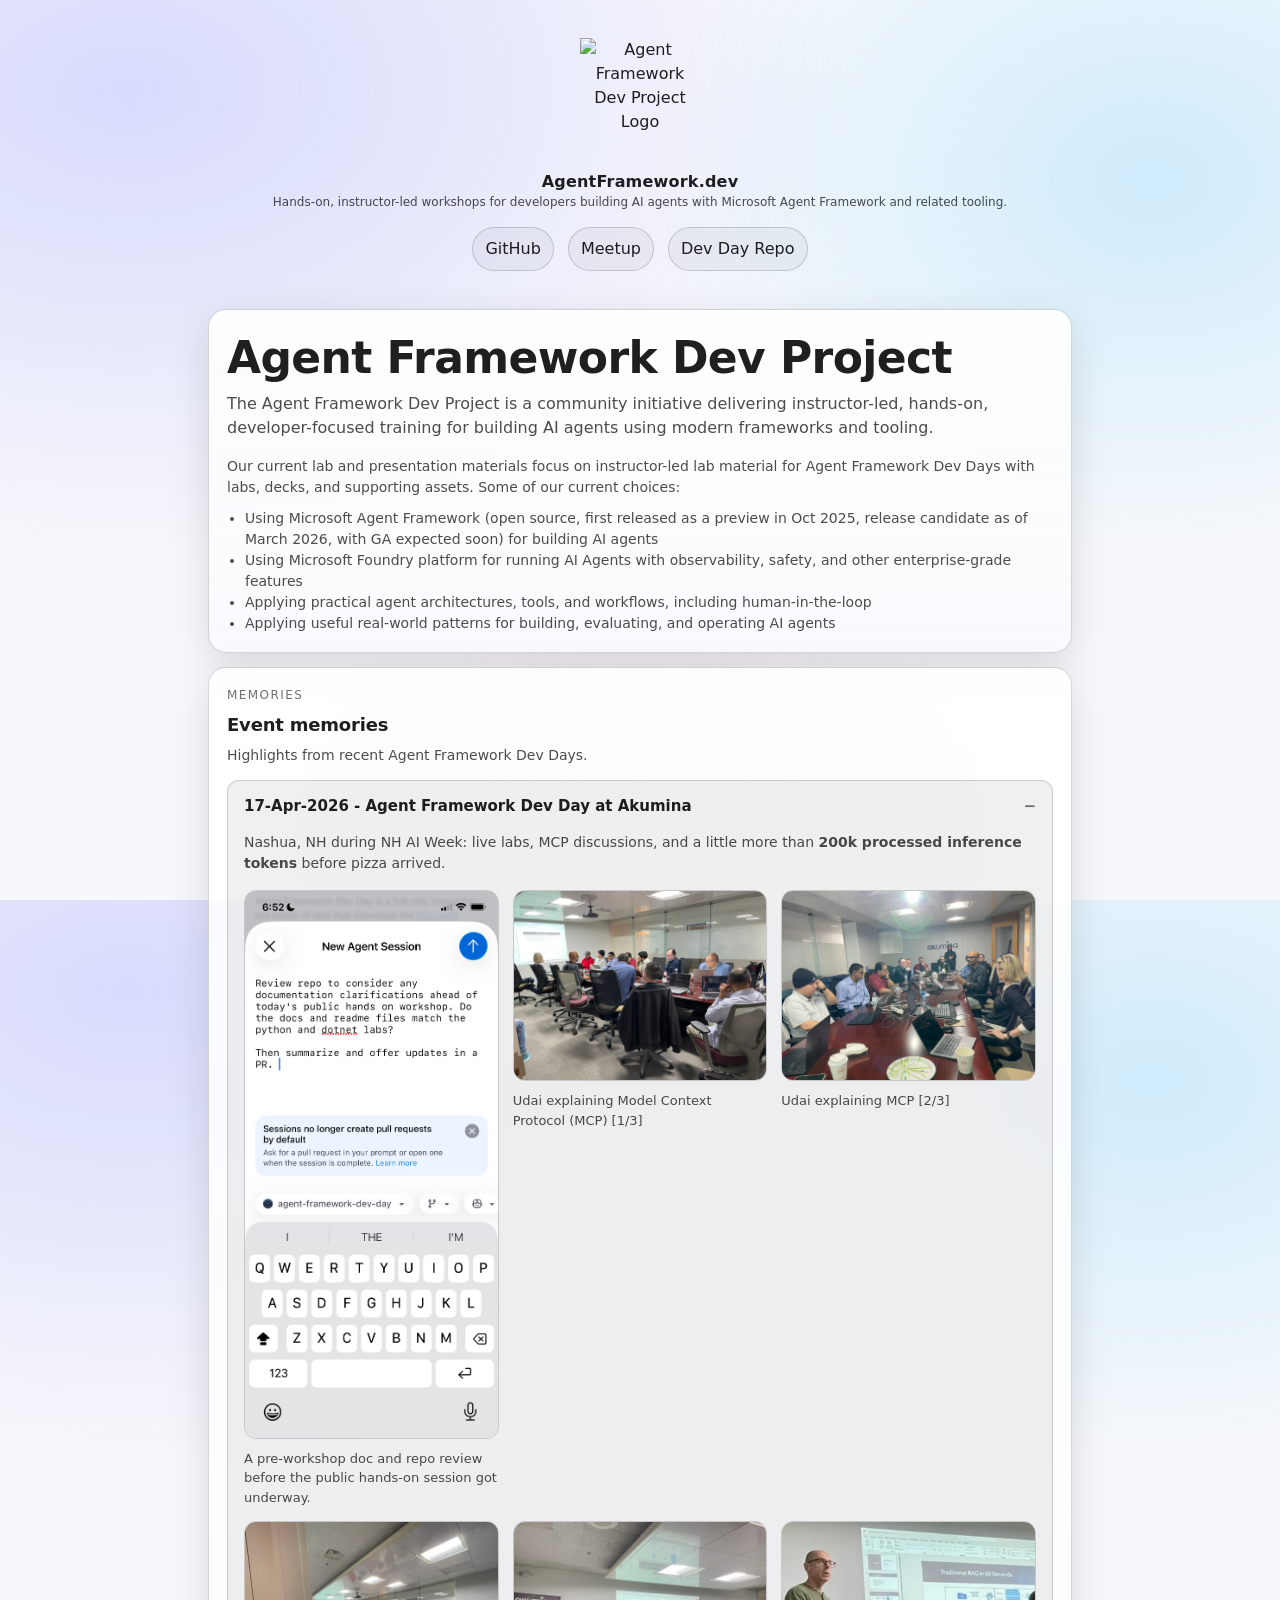
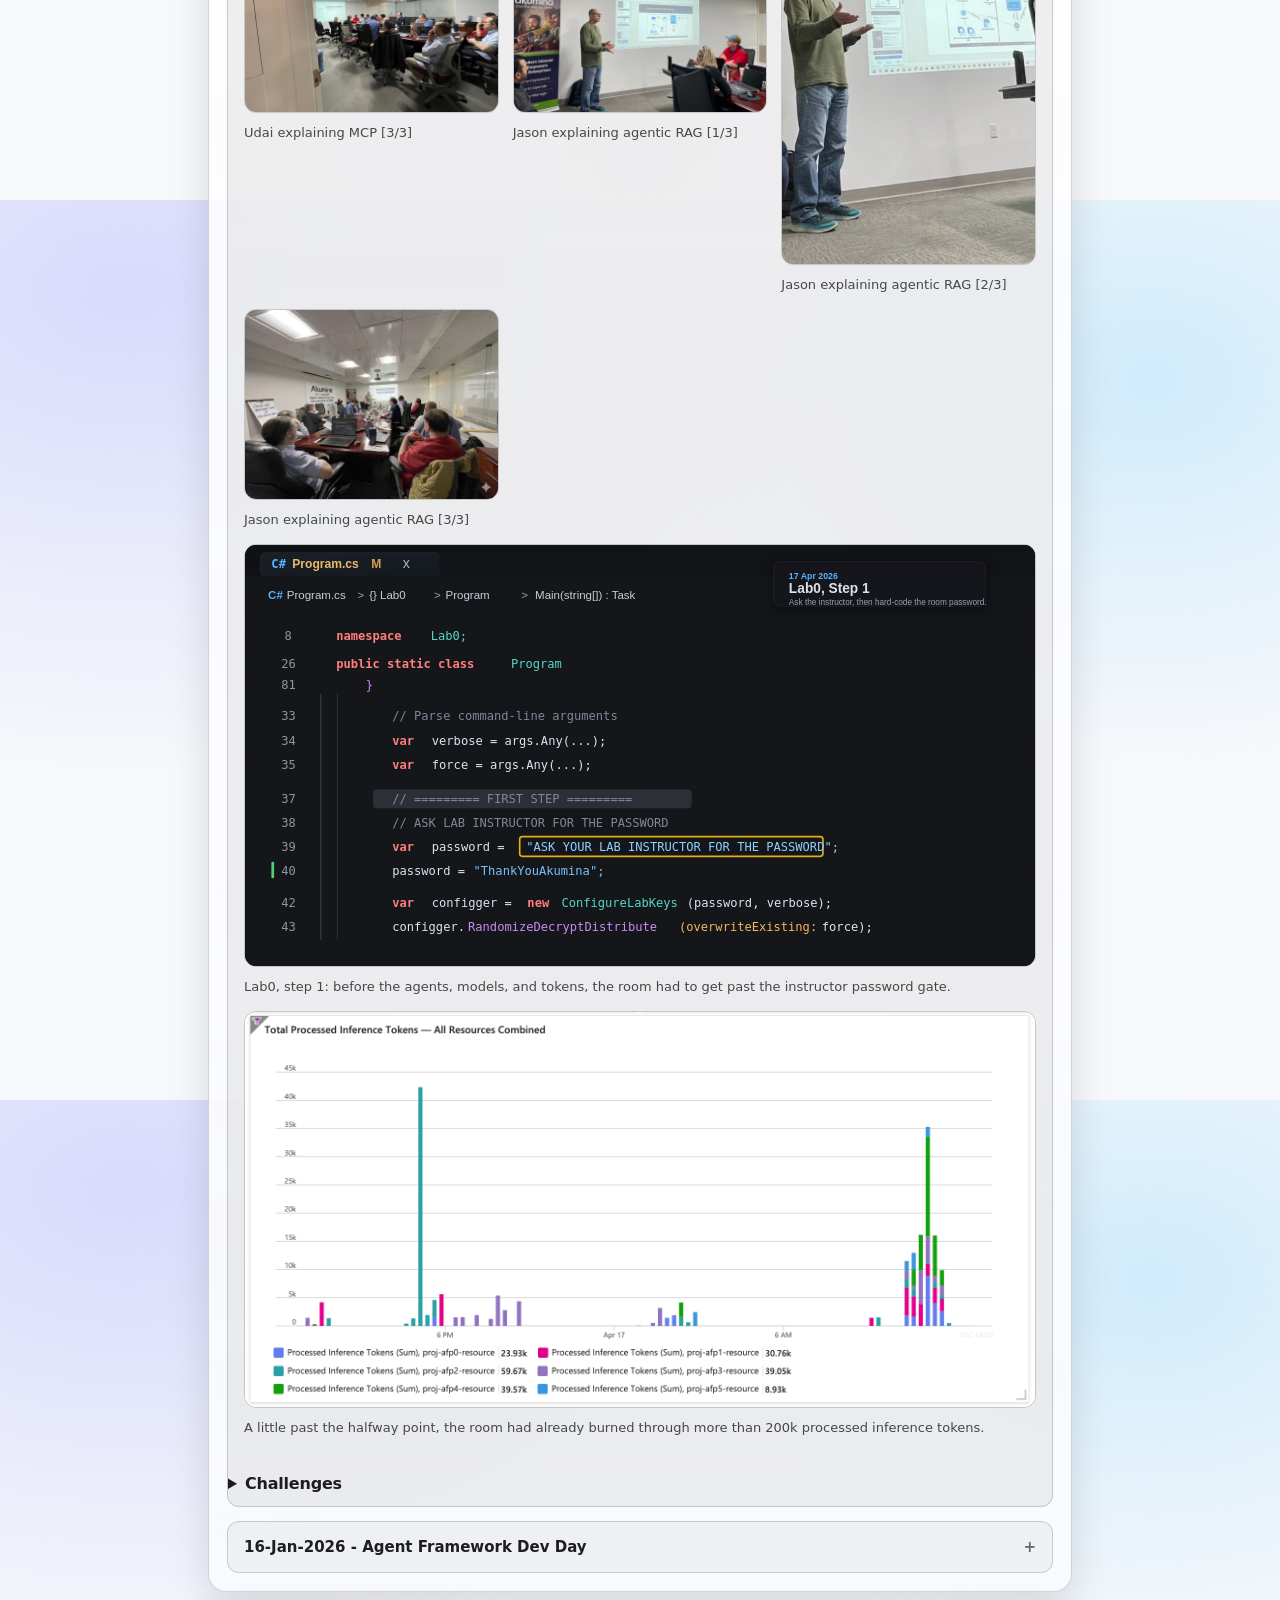
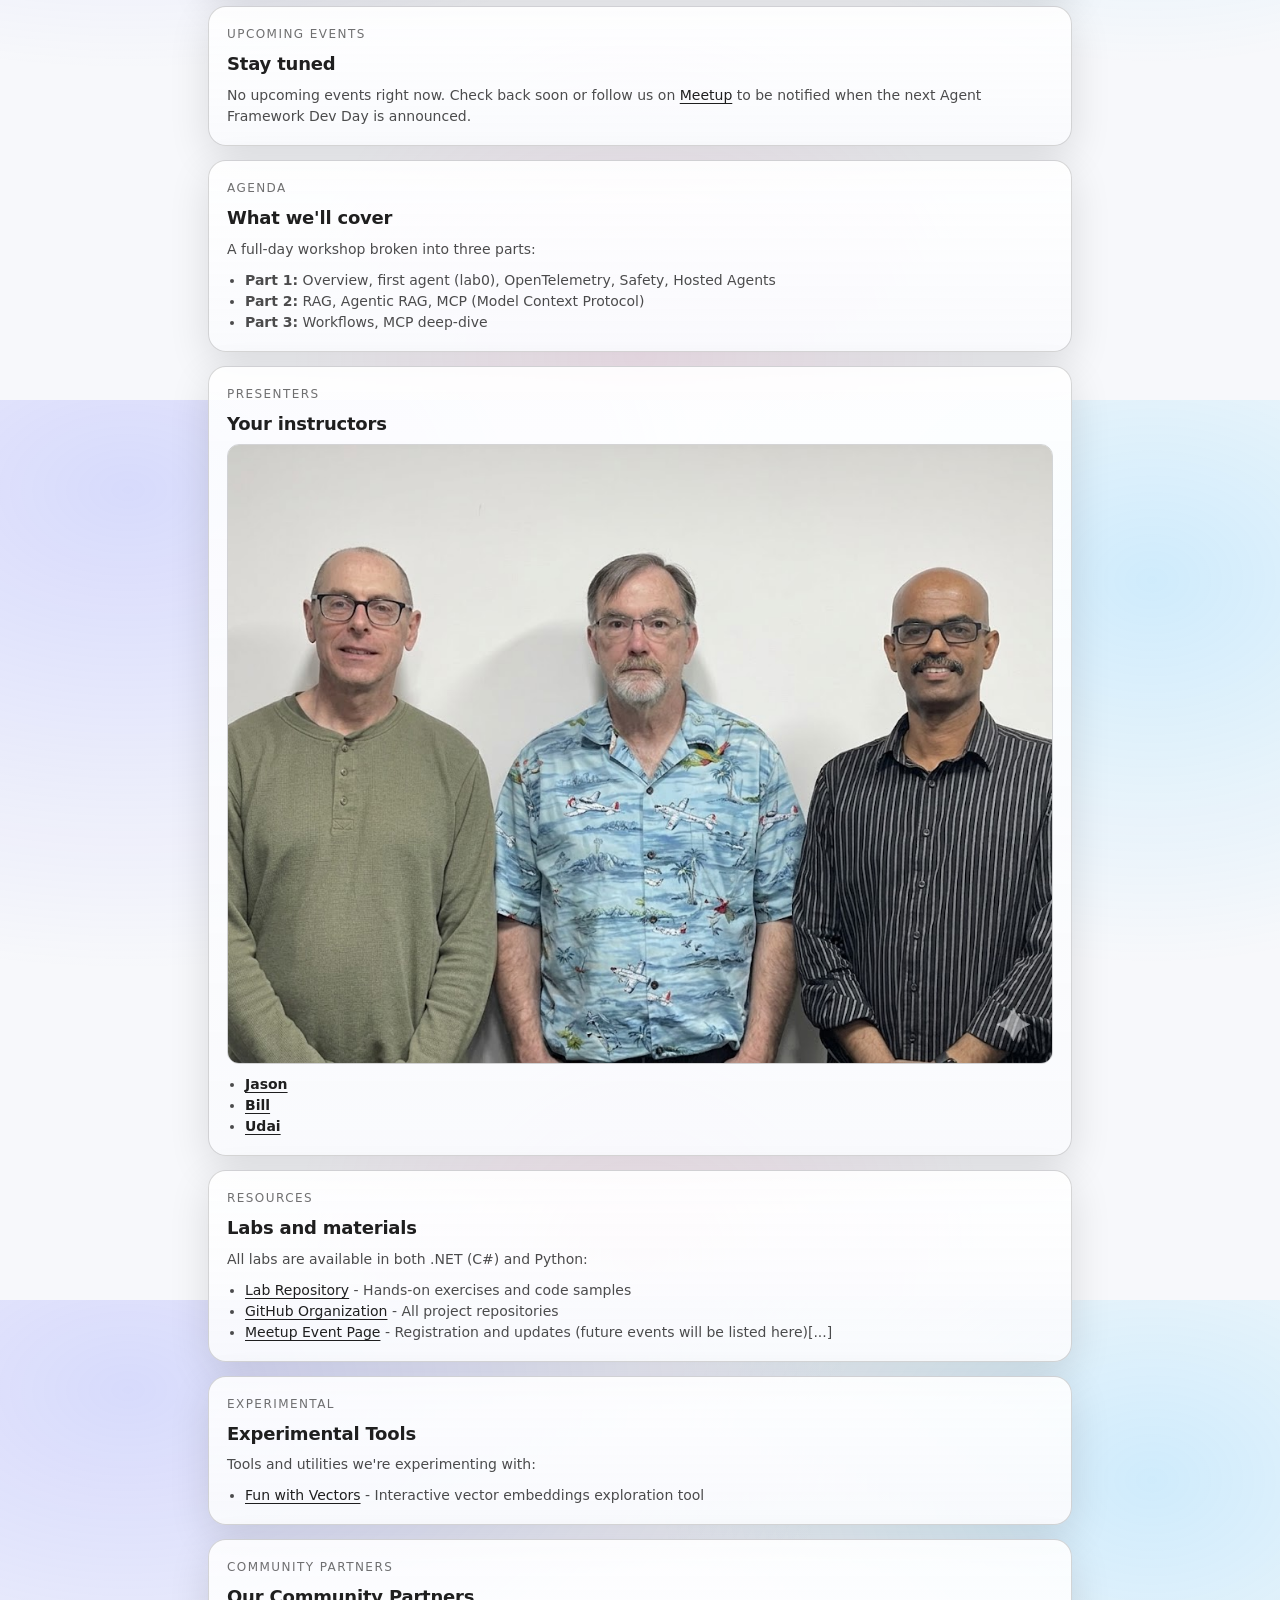
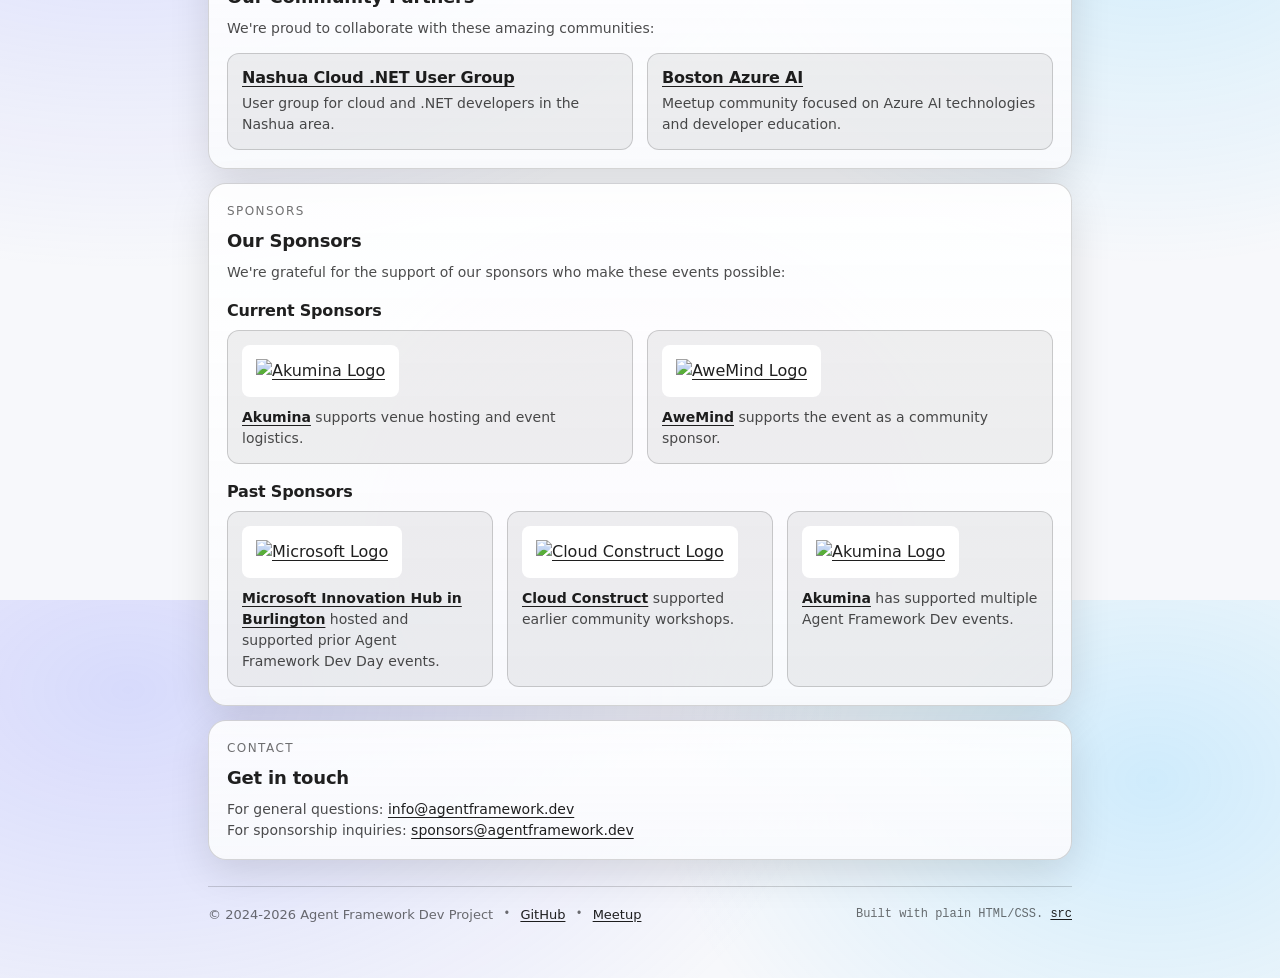
==== index.html @ baa7dd1e "feat: add jason" ====
<!DOCTYPE html>
<html lang="en">

<head>
   <!-- Google tag (gtag.js) -->
   <script async src="https://www.googletagmanager.com/gtag/js?id=G-Q66MG147RE"></script>
   <script>
      window.dataLayer = window.dataLayer || [];
      function gtag() { dataLayer.push(arguments); }
      gtag('js', new Date());
      gtag('config', 'G-Q66MG147RE');
   </script>
   <meta charset="utf-8">
   <meta http-equiv="Content-Security-Policy" content="default-src 'self'; script-src 'self' 'unsafe-inline' https://www.googletagmanager.com; img-src 'self' https: data:; style-src 'self' 'unsafe-inline';">
   <meta name="viewport" content="width=device-width, initial-scale=1">
   <meta name="color-scheme" content="light dark">
   <meta name="description"
      content="Hands-on, instructor-led AI agent training with Microsoft Agent Framework. Check back for upcoming events.">
   <title>AgentFramework.dev</title>
   <link rel="icon" type="image/svg+xml"
      href="https://raw.githubusercontent.com/AgentFrameworkDev/brand/main/logos/logo.svg">
   <link rel="stylesheet" href="styles.css">

     <!-- Open Graph for Social Media -->
    <meta
      property="og:title"
         content="AgentFramework.dev | Hands-on AI Agent Training"
    />
    <meta
      property="og:description"
         content="Hands-on, instructor-led AI agent training with Microsoft Agent Framework. Check back for upcoming events."
    />
    <!-- og:image should be PNG/JPG, 1200x630px recommended for best social media display -->
    <meta
      property="og:image"
      content="https://agentframework.dev/og-image.png"
    />
    <meta property="og:image:width" content="1200" />
    <meta property="og:image:height" content="630" />
    <meta property="og:image:alt" content="Agent Framework Dev Project Logo" />
    <meta property="og:url" content="https://agentframework.dev" />
    <meta property="og:type" content="website" />

</head>

<body>
   <div class="container">
      <header class="site-header">
         <div class="site-brand">
            <img class="site-logo" src="https://raw.githubusercontent.com/AgentFrameworkDev/brand/main/logos/logo.svg"
               alt="Agent Framework Dev Project Logo" width="120" height="120">
            <hgroup>
               <h1 class="site-title">AgentFramework.dev</h1>
               <p class="site-tagline">Hands-on, instructor-led workshops for developers building AI agents with Microsoft Agent Framework and related tooling.</p>
            </hgroup>
         </div>

         <nav class="nav-primary" aria-label="Primary navigation">
            <a href="https://github.com/AgentFrameworkDev" target="_blank" rel="noopener noreferrer">GitHub</a>
            <a href="https://www.meetup.com/nashuaug/" target="_blank" rel="noopener noreferrer">Meetup</a>
            <a href="https://github.com/AgentFrameworkDev/agent-framework-dev-day" target="_blank"
               rel="noopener noreferrer">Dev Day Repo</a>
         </nav>
      </header>

      <main>
         <!-- Introduction -->
         <article class="card">
            <h2 class="hero__title">Agent Framework Dev Project</h2>
            <p class="hero__lead">
               The Agent Framework Dev Project is a community initiative delivering instructor-led, hands-on,
               developer-focused training for building AI agents using modern frameworks and tooling.
            </p>
            <p class="card__body">
               Our current lab and presentation materials focus on instructor-led lab material for Agent Framework Dev
               Days
               with labs, decks, and supporting assets. Some of our current choices:
            </p>
            <ul class="card__list">
               <li>Using Microsoft Agent Framework (open source, first released as a preview in Oct 2025, release candidate as of March 2026, with GA expected soon) for building AI agents</li>
               <li>Using Microsoft Foundry platform for running AI Agents with observability, safety, and other
                  enterprise-grade features</li>
               <li>Applying practical agent architectures, tools, and workflows, including human-in-the-loop</li>
               <li>Applying useful real-world patterns for building, evaluating, and operating AI agents</li>
            </ul>
         </article>

         <!-- Memories -->
         <section class="card" aria-labelledby="memories-heading">
            <p class="card__label">Memories</p>
            <h2 id="memories-heading" class="card__title">Event memories</h2>
            <p class="card__body">
                  Highlights from recent Agent Framework Dev Days.
            </p>

            <details class="memory-event" open>
               <summary class="memory-event__summary">17-Apr-2026 - Agent Framework Dev Day at Akumina</summary>
               <p class="card__body memory-event__body">
                  Nashua, NH during NH AI Week: live labs, MCP discussions, and a little more than <strong>200k
                     processed inference tokens</strong> before pizza arrived.
               </p>
               <div class="memory-gallery">
                  <figure class="memory-figure">
                     <img class="memory-image" src="memories/2026-04-17/agent-session-pre-workshop-doc-review.jpeg"
                        alt="Small group at the conference table reviewing repository and documentation details before the workshop started"
                        loading="lazy">
                     <figcaption class="memory-caption">A pre-workshop doc and repo review before the public hands-on session got underway.</figcaption>
                  </figure>
                  <figure class="memory-figure">
                     <img class="memory-image" src="memories/2026-04-17/udai-explaining-mcp-1.jpeg"
                        alt="Attendees gathered around the conference table during the What is MCP portion of the workshop"
                        loading="lazy">
                     <figcaption class="memory-caption">Udai explaining Model Context Protocol (MCP) [1/3]</figcaption>
                  </figure>
                  <figure class="memory-figure">
                     <img class="memory-image" src="memories/2026-04-17/udai-explaining-mcp-2.jpeg"
                        alt="Small group discussion at the Akumina conference room during the April 2026 workshop"
                        loading="lazy">
                     <figcaption class="memory-caption">Udai explaining MCP [2/3]</figcaption>
                  </figure>
                  <figure class="memory-figure">
                     <img class="memory-image" src="memories/2026-04-17/udai-explaining-mcp-3.jpeg"
                        alt="Wide view from the doorway showing the April 2026 workshop in progress"
                        loading="lazy">
                     <figcaption class="memory-caption">Udai explaining MCP [3/3]</figcaption>
                  </figure>
                  <figure class="memory-figure">
                     <img class="memory-image" src="memories/2026-04-17/jason-explaining-agentic-rag-1.jpeg"
                        alt="Jason Haley standing at the front of the room while explaining agentic RAG during the April 2026 workshop"
                        loading="lazy">
                     <figcaption class="memory-caption">Jason explaining agentic RAG [1/3]</figcaption>
                  </figure>
                  <figure class="memory-figure">
                     <img class="memory-image" src="memories/2026-04-17/jason-explaining-agentic-rag-2.png"
                        alt="Closer view of Jason Haley explaining agentic RAG beside the projected slides"
                        loading="lazy">
                     <figcaption class="memory-caption">Jason explaining agentic RAG [2/3]</figcaption>
                  </figure>
                  <figure class="memory-figure">
                     <img class="memory-image" src="memories/2026-04-17/jason-explaining-agentic-rag-3.png"
                        alt="Wide room view of Jason Haley presenting agentic RAG to the full workshop"
                        loading="lazy">
                     <figcaption class="memory-caption">Jason explaining agentic RAG [3/3]</figcaption>
                  </figure>
                  <figure class="memory-figure memory-figure--wide">
                     <img class="memory-image" src="memories/2026-04-17/lab0-step1-password-program-cs.svg"
                        alt="Recreated code screenshot from Program.cs showing Lab0 step 1 where the instructor password placeholder is replaced with ThankYouAkumina"
                        loading="lazy">
                     <figcaption class="memory-caption">Lab0, step 1: before the agents, models, and tokens, the room had to get past the instructor password gate.</figcaption>
                  </figure>
                  <figure class="memory-figure memory-figure--wide">
                     <img class="memory-image" src="memories/2026-04-17/burned-200k-inference-tokens-before-the-pizza-arrived.png"
                        alt="Azure Monitor chart showing a little more than 200 thousand processed inference tokens during the April 17, 2026 event"
                        loading="lazy">
                     <figcaption class="memory-caption">A little past the halfway point, the room had already burned through more than 200k processed inference tokens.</figcaption>
                  </figure>
               </div>
               <details>
                  <summary class="section-subtitle">Challenges</summary>
                  <div class="memory-gallery">
                     <figure class="memory-figure">
                        <img class="memory-image" src="memories/2026-04-17/attendee-nuget-troubleshooting-chatgpt.jpeg"
                           alt="Laptop screen showing guidance for fixing a NuGet source configuration issue during the workshop"
                           loading="lazy">
                        <figcaption class="memory-caption">An attendee hit an unexpected .NET NuGet source configuration issue during lab setup.</figcaption>
                     </figure>
                     <figure class="memory-figure">
                        <img class="memory-image" src="memories/2026-04-17/attendee-pip-install-troubleshooting-chatgpt.jpeg"
                           alt="Laptop screen showing guidance for fixing a Python package installation issue during the workshop"
                           loading="lazy">
                        <figcaption class="memory-caption">Another attendee ran into an unexpected Python package configuration issue while setting up the labs.</figcaption>
                     </figure>
                  </div>
               </details>
            </details>

            <details class="memory-event">
               <summary class="memory-event__summary">16-Jan-2026 - Agent Framework Dev Day</summary>
               <p class="card__body memory-event__body">
                  We burned more than <strong>3 million inference tokens</strong> during the day at Microsoft in
                  Burlington.
               </p>
               <div class="memory-gallery">
                  <figure class="memory-figure memory-figure--wide">
                     <img class="memory-image" src="memories/2026-01-16/3milliontokens-dashboard.png"
                        alt="Dashboard showing three million tokens used during labs" loading="lazy">
                     <figcaption class="memory-caption"><strong>3008.03k tokens</strong> - these were hands-on labs.</figcaption>
                  </figure>
                  <figure class="memory-figure">
                     <img class="memory-image" src="memories/2026-01-16/first-event-2026-pivot-from-semantic-kernel.jpeg"
                        alt="Event underway at Agent Framework Dev Day" loading="lazy">
                     <figcaption class="memory-caption">The first 2026 event underway.</figcaption>
                  </figure>
                  <figure class="memory-figure">
                     <img class="memory-image" src="memories/2026-01-16/jason-presenting-dg.jpeg"
                        alt="Jason Haley presenting at Agent Framework Dev Day" loading="lazy">
                     <figcaption class="memory-caption">Jason Haley presenting during the Burlington workshop.</figcaption>
                  </figure>
                  <figure class="memory-figure">
                     <img class="memory-image" src="memories/2026-01-16/udai-presenting-dg.jpeg"
                        alt="Udai Ramachandran presenting at Agent Framework Dev Day" loading="lazy">
                     <figcaption class="memory-caption">Udai Ramachandran presenting during the event.</figcaption>
                  </figure>
                  <figure class="memory-figure">
                     <img class="memory-image" src="memories/2026-01-16/underway.jpeg"
                        alt="Bill Wilder presenting at Agent Framework Dev Day" loading="lazy">
                     <figcaption class="memory-caption">Bill Wilder leading part of the day.</figcaption>
                  </figure>
               </div>
               <h3 class="section-subtitle">Attendee feedback</h3>
               <blockquote class="card__body">
                  <p>“The workshop was incredibly informative to understand Agentic Framework and gain practitioner's /
                     builder's experience with hands down labs. I very much enjoyed doing labs on:”</p>
                  <ol>
                     <li>Agentic Workflows implementing sequential, concurrent, and human-in-the-loop workflows</li>
                     <li>Agentic RAG scenarios with Azure AI Search and Agent Framework orchestration.</li>
                  </ol>
                  <p>“One of the best days spent with community of like-minded friends and professionals!!”</p>
               </blockquote>
            </details>
         </section>

         <!-- Event Details -->
         <section class="card" aria-labelledby="event-heading">
            <p class="card__label">Upcoming Events</p>
            <h2 id="event-heading" class="card__title">Stay tuned</h2>
            <p class="card__body">
               No upcoming events right now. Check back soon or follow us on
               <a href="https://www.meetup.com/bostonazureai/events/" target="_blank"
                  rel="noopener noreferrer">Meetup</a> to be notified when the next
               Agent Framework Dev Day is announced.
            </p>
         </section>

         <!-- Agenda -->
         <section class="card" aria-labelledby="agenda-heading">
            <p class="card__label">Agenda</p>
            <h2 id="agenda-heading" class="card__title">What we'll cover</h2>
            <p class="card__body">
               A full-day workshop broken into three parts:
            </p>
            <ul class="card__list">
               <li><strong>Part 1:</strong> Overview, first agent (lab0), OpenTelemetry, Safety, Hosted Agents</li>
               <li><strong>Part 2:</strong> RAG, Agentic RAG, MCP (Model Context Protocol)</li>
               <li><strong>Part 3:</strong> Workflows, MCP deep-dive</li>
            </ul>
         </section>

         <!-- Presenters -->
         <section class="card" aria-labelledby="presenters-heading">
            <p class="card__label">Presenters</p>
            <h2 id="presenters-heading" class="card__title">Your instructors</h2>
              <img class="memory-image presenters-photo" src="images/instructors-jason-bill-udai.jpeg"
                 alt="Jason Haley, Bill Wilder, and Udai Ramachandran together at Agent Framework Dev Day"
                 loading="lazy">
            <ul class="card__list" id="instructor-list">
               <li><strong><a href="https://jasonhaley.com" target="_blank" rel="noopener noreferrer">Jason</a></strong>
               </li>
               <li><strong><a href="https://udai.io" target="_blank" rel="noopener noreferrer">Udai</a></strong></li>
               <li><strong><a href="https://blog.codingoutloud.com" target="_blank"
                        rel="noopener noreferrer">Bill</a></strong></li>
            </ul>
         </section>

         <!-- Resources -->
         <section class="card" aria-labelledby="resources-heading">
            <p class="card__label">Resources</p>
            <h2 id="resources-heading" class="card__title">Labs and materials</h2>
            <p class="card__body">
               All labs are available in both .NET (C#) and Python:
            </p>
            <ul class="card__list">
               <li><a href="https://github.com/AgentFrameworkDev/agent-framework-dev-day" target="_blank"
                     rel="noopener noreferrer">Lab Repository</a> - Hands-on exercises and code samples</li>
               <li><a href="https://github.com/AgentFrameworkDev" target="_blank" rel="noopener noreferrer">GitHub
                     Organization</a> - All project repositories</li>
               <li><a href="https://www.meetup.com/bostonazureai/events/" target="_blank"
                     rel="noopener noreferrer">Meetup Event Page</a> - Registration and updates (future events will be
                  listed here)[...]
            </ul>
         </section>

         <!-- Experimental Tools -->
         <section class="card" aria-labelledby="experimental-heading">
            <p class="card__label">Experimental</p>
            <h2 id="experimental-heading" class="card__title">Experimental Tools</h2>
            <p class="card__body">
               Tools and utilities we're experimenting with:
            </p>
            <ul class="card__list">
               <li><a href="https://funwithvectors.com/" target="_blank" rel="noopener noreferrer">Fun with Vectors</a>
                  - Interactive vector embeddings exploration tool</li>
            </ul>
         </section>

         <!-- Community Partners -->
         <section class="card" aria-labelledby="partners-heading">
            <p class="card__label">Community Partners</p>
            <h2 id="partners-heading" class="card__title">Our Community Partners</h2>
            <p class="card__body">
               We're proud to collaborate with these amazing communities:
            </p>
            <div id="community-partners-grid" class="partner-grid">
               <article class="partner-card">
                  <h3 class="partner-card__title">
                     <a href="https://www.meetup.com/bostonazureai/" target="_blank" rel="noopener noreferrer">Boston
                        Azure AI</a>
                  </h3>
                  <p class="partner-card__description">Meetup community focused on Azure AI technologies and developer
                     education.</p>
               </article>
               <article class="partner-card">
                  <h3 class="partner-card__title">
                     <a href="https://www.meetup.com/nashuaug/" target="_blank" rel="noopener noreferrer">Nashua Cloud
                        .NET User Group</a>
                  </h3>
                  <p class="partner-card__description">User group for cloud and .NET developers in the Nashua area.</p>
               </article>
            </div>
         </section>

         <!-- Sponsors -->
         <section class="card" aria-labelledby="sponsors-heading">
            <p class="card__label">Sponsors</p>
            <h2 id="sponsors-heading" class="card__title">Our Sponsors</h2>
            <p class="card__body">
               We're grateful for the support of our sponsors who make these events possible:
            </p>
            <h3 class="section-subtitle">Current Sponsors</h3>
            <div class="sponsor-grid">
               <article class="sponsor-card">
                  <a href="https://www.akumina.com/" target="_blank" rel="noopener noreferrer">
                     <img class="sponsor-logo"
                        src="https://www.akumina.com/application/themes/rawnet/app/images/interface/akumina_logo.png"
                        alt="Akumina Logo" loading="lazy">
                  </a>
                  <p class="card__body sponsor-info">
                     <strong><a href="https://www.akumina.com/" target="_blank" rel="noopener noreferrer">Akumina</a></strong>
                     supports venue hosting and event logistics.
                  </p>
               </article>
               <article class="sponsor-card">
                  <a href="https://awemind.com/" target="_blank" rel="noopener noreferrer">
                     <img class="sponsor-logo"
                        src="https://awemind.com/wp-content/themes/awemind/img/logo-light.png"
                        alt="AweMind Logo" loading="lazy">
                  </a>
                  <p class="card__body sponsor-info">
                     <strong><a href="https://awemind.com/" target="_blank" rel="noopener noreferrer">AweMind</a></strong>
                     supports the event as a community sponsor.
                  </p>
               </article>
            </div>
            <h3 class="section-subtitle">Past Sponsors</h3>
            <div id="past-sponsors-grid" class="sponsor-grid sponsor-grid--past">
               <article class="sponsor-card sponsor-card--past">
                  <a href="https://www.akumina.com/" target="_blank" rel="noopener noreferrer">
                     <img class="sponsor-logo"
                        src="https://www.akumina.com/application/themes/rawnet/app/images/interface/akumina_logo.png"
                        alt="Akumina Logo" loading="lazy">
                  </a>
                  <p class="card__body sponsor-info">
                     <strong><a href="https://www.akumina.com/" target="_blank" rel="noopener noreferrer">Akumina</a></strong>
                     has supported multiple Agent Framework Dev events.
                  </p>
               </article>
               <article class="sponsor-card sponsor-card--past">
                  <a href="https://www.cloudconstruct.com/" target="_blank" rel="noopener noreferrer">
                     <img class="sponsor-logo"
                        src="https://cdn.prod.website-files.com/60c35fa46ab39e2081095ccf/6132286d6398757900a24b49_cc_logo.svg"
                        alt="Cloud Construct Logo" loading="lazy">
                  </a>
                  <p class="card__body sponsor-info">
                     <strong><a href="https://www.cloudconstruct.com/" target="_blank" rel="noopener noreferrer">Cloud Construct</a></strong>
                     supported earlier community workshops.
                  </p>
               </article>
               <article class="sponsor-card sponsor-card--past">
                  <a href="https://www.microsoft.com/en-us/hub" target="_blank" rel="noopener noreferrer">
                     <img class="sponsor-logo"
                        src="https://uhf.microsoft.com/images/microsoft/RE1Mu3b.png"
                        alt="Microsoft Logo" loading="lazy">
                  </a>
                  <p class="card__body sponsor-info">
                     <strong><a href="https://www.microsoft.com/en-us/hub" target="_blank" rel="noopener noreferrer">Microsoft Innovation Hub in Burlington</a></strong>
                     hosted and supported prior Agent Framework Dev Day events.
                  </p>
               </article>
            </div>
         </section>

         <!-- Contact -->
         <section class="card" aria-labelledby="contact-heading">
            <p class="card__label">Contact</p>
            <h2 id="contact-heading" class="card__title">Get in touch</h2>
            <address class="contact-info">
               For general questions: <a href="mailto:info@agentframework.dev">info@agentframework.dev</a><br>
               For sponsorship inquiries: <a href="mailto:sponsors@agentframework.dev">sponsors@agentframework.dev</a>
            </address>
         </section>
      </main>

      <footer class="site-footer">
         <div class="site-footer__links">
            <span>&copy; 2024-<span id="current-year"></span> Agent Framework Dev Project</span>
            <span class="site-footer__separator" aria-hidden="true">&bull;</span>
            <a href="https://github.com/AgentFrameworkDev" target="_blank" rel="noopener noreferrer">GitHub</a>
            <span class="site-footer__separator" aria-hidden="true">&bull;</span>
            <a href="https://www.meetup.com/nashuaug/" target="_blank" rel="noopener noreferrer">Meetup</a>
         </div>
         <p class="site-footer__note">
            Built with plain HTML/CSS. <a href="https://github.com/AgentFrameworkDev/agentframework.dev" target="_blank"
               rel="noopener noreferrer">src</a>
         </p>
      </footer>
   </div>

   <script src="main.js"></script>
</body>

</html>
---- styles.css ----
/* ==========================================================================
   AgentFramework.dev Styles
   ========================================================================== */

/* --------------------------------------------------------------------------
   CSS Custom Properties (Design Tokens)
   -------------------------------------------------------------------------- */
:root {
  /* Colors - Dark Theme (Default) */
  --color-background: #0b0d12;
  --color-surface: rgba(255, 255, 255, 0.06);
  --color-surface-elevated: rgba(255, 255, 255, 0.10);
  --color-card-top: rgba(18, 22, 30, 0.88);
  --color-card-bottom: rgba(10, 13, 19, 0.94);
  --color-text-primary: rgba(255, 255, 255, 0.92);
  --color-text-secondary: rgba(255, 255, 255, 0.70);
  --color-text-tertiary: rgba(255, 255, 255, 0.55);
  --color-link: rgba(255, 255, 255, 0.92);
  --color-border: rgba(255, 255, 255, 0.25);
  --color-shadow: rgba(0, 0, 0, 0.35);

  /* Typography */
  --font-sans: ui-sans-serif, system-ui, -apple-system, "Segoe UI", Roboto, Helvetica, Arial, "Apple Color Emoji", "Segoe UI Emoji", sans-serif;
  --font-mono: ui-monospace, SFMono-Regular, Menlo, Monaco, Consolas, "Liberation Mono", "Courier New", monospace;

  /* Spacing & Layout */
  --container-max-width: 900px;
  --spacing-xs: 6px;
  --spacing-sm: 10px;
  --spacing-md: 14px;
  --spacing-lg: 18px;
  --spacing-xl: 26px;

  /* Border Radius */
  --radius-sm: 8px;
  --radius-md: 12px;
  --radius-lg: 18px;
  --radius-pill: 999px;

  /* Shadows */
  --shadow-card: 0 12px 40px var(--color-shadow);
}

/* Light Theme */
@media (prefers-color-scheme: light) {
  :root {
    --color-background: #f7f8fb;
    --color-surface: rgba(0, 0, 0, 0.04);
    --color-surface-elevated: rgba(0, 0, 0, 0.06);
    --color-card-top: rgba(255, 255, 255, 0.88);
    --color-card-bottom: rgba(249, 250, 253, 0.94);
    --color-text-primary: rgba(0, 0, 0, 0.88);
    --color-text-secondary: rgba(0, 0, 0, 0.70);
    --color-text-tertiary: rgba(0, 0, 0, 0.56);
    --color-link: rgba(0, 0, 0, 0.88);
    --color-border: rgba(0, 0, 0, 0.16);
    --color-shadow: rgba(0, 0, 0, 0.12);
  }
}

/* --------------------------------------------------------------------------
   Reset & Base Styles
   -------------------------------------------------------------------------- */
*,
*::before,
*::after {
  box-sizing: border-box;
}

html,
body {
  height: 100%;
}

body {
  margin: 0;
  font-family: var(--font-sans);
  font-size: 16px;
  line-height: 1.5;
  color: var(--color-text-primary);
  background:
    radial-gradient(1200px 800px at 10% 10%, rgba(120, 130, 255, 0.25), transparent 60%),
    radial-gradient(900px 700px at 90% 20%, rgba(30, 180, 255, 0.18), transparent 55%),
    radial-gradient(700px 700px at 50% 95%, rgba(255, 130, 200, 0.12), transparent 50%),
    var(--color-background);
}

/* --------------------------------------------------------------------------
   Typography
   -------------------------------------------------------------------------- */
h1, h2, h3, h4, h5, h6 {
  margin: 0;
  line-height: 1.2;
}

p {
  margin: 0;
}

ul {
  margin: 0;
  padding-left: var(--spacing-lg);
}

a {
  color: var(--color-link);
  text-decoration: underline;
  text-decoration-thickness: 0.08em;
  text-underline-offset: 0.18em;
}

a:hover {
  opacity: 0.9;
}

/* Focus States */
a:focus-visible,
button:focus-visible {
  outline: 3px solid var(--color-border);
  outline-offset: 3px;
  border-radius: var(--radius-sm);
}

/* --------------------------------------------------------------------------
   Layout
   -------------------------------------------------------------------------- */
.container {
  max-width: var(--container-max-width);
  margin: 0 auto;
  padding: 28px var(--spacing-lg) 54px;
}

/* --------------------------------------------------------------------------
   Site Header
   -------------------------------------------------------------------------- */
.site-header {
  display: flex;
  flex-direction: column;
  align-items: center;
  text-align: center;
  gap: 16px;
  padding: var(--spacing-sm) 0 24px;
}

.site-brand {
  display: flex;
  flex-direction: column;
  align-items: center;
  gap: var(--spacing-md);
}

.site-logo {
  width: 120px;
  height: auto;
  flex-shrink: 0;
}

.site-title {
  font-size: 16px;
  font-weight: 700;
  letter-spacing: 0.2px;
}

.site-tagline {
  font-size: 12px;
  margin-top: 2px;
  color: var(--color-text-secondary);
}

/* --------------------------------------------------------------------------
   Navigation
   -------------------------------------------------------------------------- */
.nav-primary {
  display: flex;
  gap: var(--spacing-md);
  flex-wrap: wrap;
  justify-content: center;
}

.nav-primary a {
  text-decoration: none;
  padding: 9px 12px;
  border-radius: var(--radius-pill);
  background: var(--color-surface);
  border: 1px solid var(--color-border);
}

/* --------------------------------------------------------------------------
   Cards
   -------------------------------------------------------------------------- */
.card {
  background: linear-gradient(180deg, var(--color-card-top), var(--color-card-bottom));
  border: 1px solid var(--color-border);
  border-radius: var(--radius-lg);
  box-shadow: var(--shadow-card);
  padding: var(--spacing-lg);
  margin-top: var(--spacing-md);
}

.card__label {
  font-size: 12px;
  letter-spacing: 0.12em;
  text-transform: uppercase;
  color: var(--color-text-tertiary);
  margin-bottom: var(--spacing-sm);
}

.card__title {
  font-size: 18px;
  font-weight: 700;
  letter-spacing: -0.2px;
  margin-bottom: var(--spacing-sm);
}

.card__body {
  color: var(--color-text-secondary);
  font-size: 14px;
}

.card__body + .card__body {
  margin-top: var(--spacing-sm);
}

.card__list {
  margin-top: var(--spacing-sm);
  color: var(--color-text-secondary);
  font-size: 14px;
}

.section-subtitle {
  font-size: 16px;
  font-weight: 700;
  letter-spacing: -0.2px;
  margin: var(--spacing-lg) 0 var(--spacing-sm);
}

.memory-event {
  margin-top: var(--spacing-md);
  border: 1px solid var(--color-border);
  border-radius: var(--radius-md);
  background: var(--color-surface);
  overflow: hidden;
}

.memory-event[open] {
  background: var(--color-surface-elevated);
}

.memory-event__summary {
  cursor: pointer;
  list-style: none;
  padding: 14px 16px;
  font-size: 15px;
  font-weight: 700;
}

.memory-event__summary::-webkit-details-marker {
  display: none;
}

.memory-event__summary::after {
  content: '+';
  float: right;
  color: var(--color-text-tertiary);
}

.memory-event[open] .memory-event__summary::after {
  content: '\2212';
}

.memory-event__body {
  padding: 0 16px;
}

.memory-gallery {
  display: grid;
  grid-template-columns: repeat(auto-fit, minmax(220px, 1fr));
  gap: var(--spacing-md);
  padding: 16px;
}

.memory-figure {
  margin: 0;
}

.memory-figure--wide {
  grid-column: 1 / -1;
}

.memory-caption {
  margin-top: var(--spacing-sm);
  color: var(--color-text-secondary);
  font-size: 13px;
}

/* --------------------------------------------------------------------------
   Hero Section
   -------------------------------------------------------------------------- */
.hero__title {
  font-size: 44px;
  line-height: 1.08;
  letter-spacing: -0.6px;
  margin: var(--spacing-xs) 0 var(--spacing-sm);
}

.hero__lead {
  color: var(--color-text-secondary);
  font-size: 16px;
  margin-bottom: 16px;
}

@media (max-width: 520px) {
  .hero__title {
    font-size: 36px;
  }
}

/* --------------------------------------------------------------------------
   Buttons & CTAs
   -------------------------------------------------------------------------- */
.cta-group {
  display: flex;
  gap: var(--spacing-md);
  flex-wrap: wrap;
  margin-top: 16px;
}

.btn {
  appearance: none;
  display: inline-flex;
  align-items: center;
  gap: var(--spacing-sm);
  border: 1px solid var(--color-border);
  background: var(--color-surface-elevated);
  color: var(--color-text-primary);
  padding: 11px 14px;
  border-radius: var(--radius-md);
  cursor: pointer;
  font-weight: 600;
  text-decoration: none;
  transition: transform 0.15s ease;
}

.btn:hover {
  transform: translateY(-1px);
}

.btn--primary {
  background: linear-gradient(135deg, rgba(120, 130, 255, 0.95), rgba(40, 190, 255, 0.78));
  border-color: rgba(255, 255, 255, 0.24);
}

/* --------------------------------------------------------------------------
   Images
   -------------------------------------------------------------------------- */
.memory-image {
  width: 100%;
  max-width: 100%;
  height: auto;
  display: block;
  border-radius: var(--radius-md);
  border: 1px solid var(--color-border);
}

.presenters-photo {
  margin-top: var(--spacing-sm);
}

.sponsor-logo {
  max-width: 240px;
  height: auto;
  background: white;
  padding: var(--spacing-md);
  border-radius: var(--radius-sm);
}

/* --------------------------------------------------------------------------
   Partner Grid
   -------------------------------------------------------------------------- */
.partner-grid {
  display: grid;
  grid-template-columns: repeat(auto-fit, minmax(250px, 1fr));
  gap: var(--spacing-md);
  margin-top: var(--spacing-md);
}

.partner-card {
  background: var(--color-surface-elevated);
  border: 1px solid var(--color-border);
  border-radius: var(--radius-md);
  padding: var(--spacing-md);
}

.partner-card__title {
  font-size: 16px;
  font-weight: 700;
  letter-spacing: -0.2px;
  margin-bottom: var(--spacing-xs);
}

.partner-card__description {
  color: var(--color-text-secondary);
  font-size: 14px;
}

/* --------------------------------------------------------------------------
   Sponsors
   -------------------------------------------------------------------------- */
.sponsor-section {
  margin-top: var(--spacing-md);
}

.sponsor-grid {
  display: grid;
  grid-template-columns: repeat(auto-fit, minmax(250px, 1fr));
  gap: var(--spacing-md);
  margin-top: var(--spacing-sm);
}

.sponsor-grid--past {
  margin-top: var(--spacing-sm);
}

.sponsor-card {
  background: var(--color-surface-elevated);
  border: 1px solid var(--color-border);
  border-radius: var(--radius-md);
  padding: var(--spacing-md);
}

.sponsor-card--past {
  display: flex;
  flex-direction: column;
}

.sponsor-card__title {
  font-size: 16px;
  font-weight: 700;
  letter-spacing: -0.2px;
  margin: 0;
}

.sponsor-info {
  margin-top: var(--spacing-sm);
}

/* --------------------------------------------------------------------------
   Definition Lists (Event Details)
   -------------------------------------------------------------------------- */
dl.card__body {
  margin: 0;
}

dl.card__body dt {
  display: inline;
}

dl.card__body dd {
  display: inline;
  margin: 0;
}

dl.card__body dd::after {
  content: '';
  display: block;
  margin-bottom: var(--spacing-xs);
}

/* --------------------------------------------------------------------------
   Contact Info
   -------------------------------------------------------------------------- */
.contact-info {
  font-style: normal;
  color: var(--color-text-secondary);
  font-size: 14px;
}

.contact-info a {
  color: var(--color-link);
}

/* --------------------------------------------------------------------------
   Site Footer
   -------------------------------------------------------------------------- */
.site-footer {
  margin-top: var(--spacing-xl);
  padding-top: var(--spacing-lg);
  border-top: 1px solid var(--color-border);
  color: var(--color-text-tertiary);
  font-size: 13px;
  display: flex;
  flex-wrap: wrap;
  gap: var(--spacing-md);
  justify-content: space-between;
  align-items: center;
}

.site-footer__links {
  display: flex;
  align-items: center;
  gap: var(--spacing-sm);
  flex-wrap: wrap;
}

.site-footer__separator {
  font-family: var(--font-mono);
  font-size: 12px;
  color: var(--color-text-tertiary);
}

.site-footer__note {
  font-family: var(--font-mono);
  font-size: 12px;
  color: var(--color-text-tertiary);
}

/* --------------------------------------------------------------------------
   Responsive Adjustments
   -------------------------------------------------------------------------- */
@media (max-width: 860px) {
  .site-header {
    align-items: center;
    flex-direction: column;
  }

  .nav-primary {
    justify-content: center;
  }
}
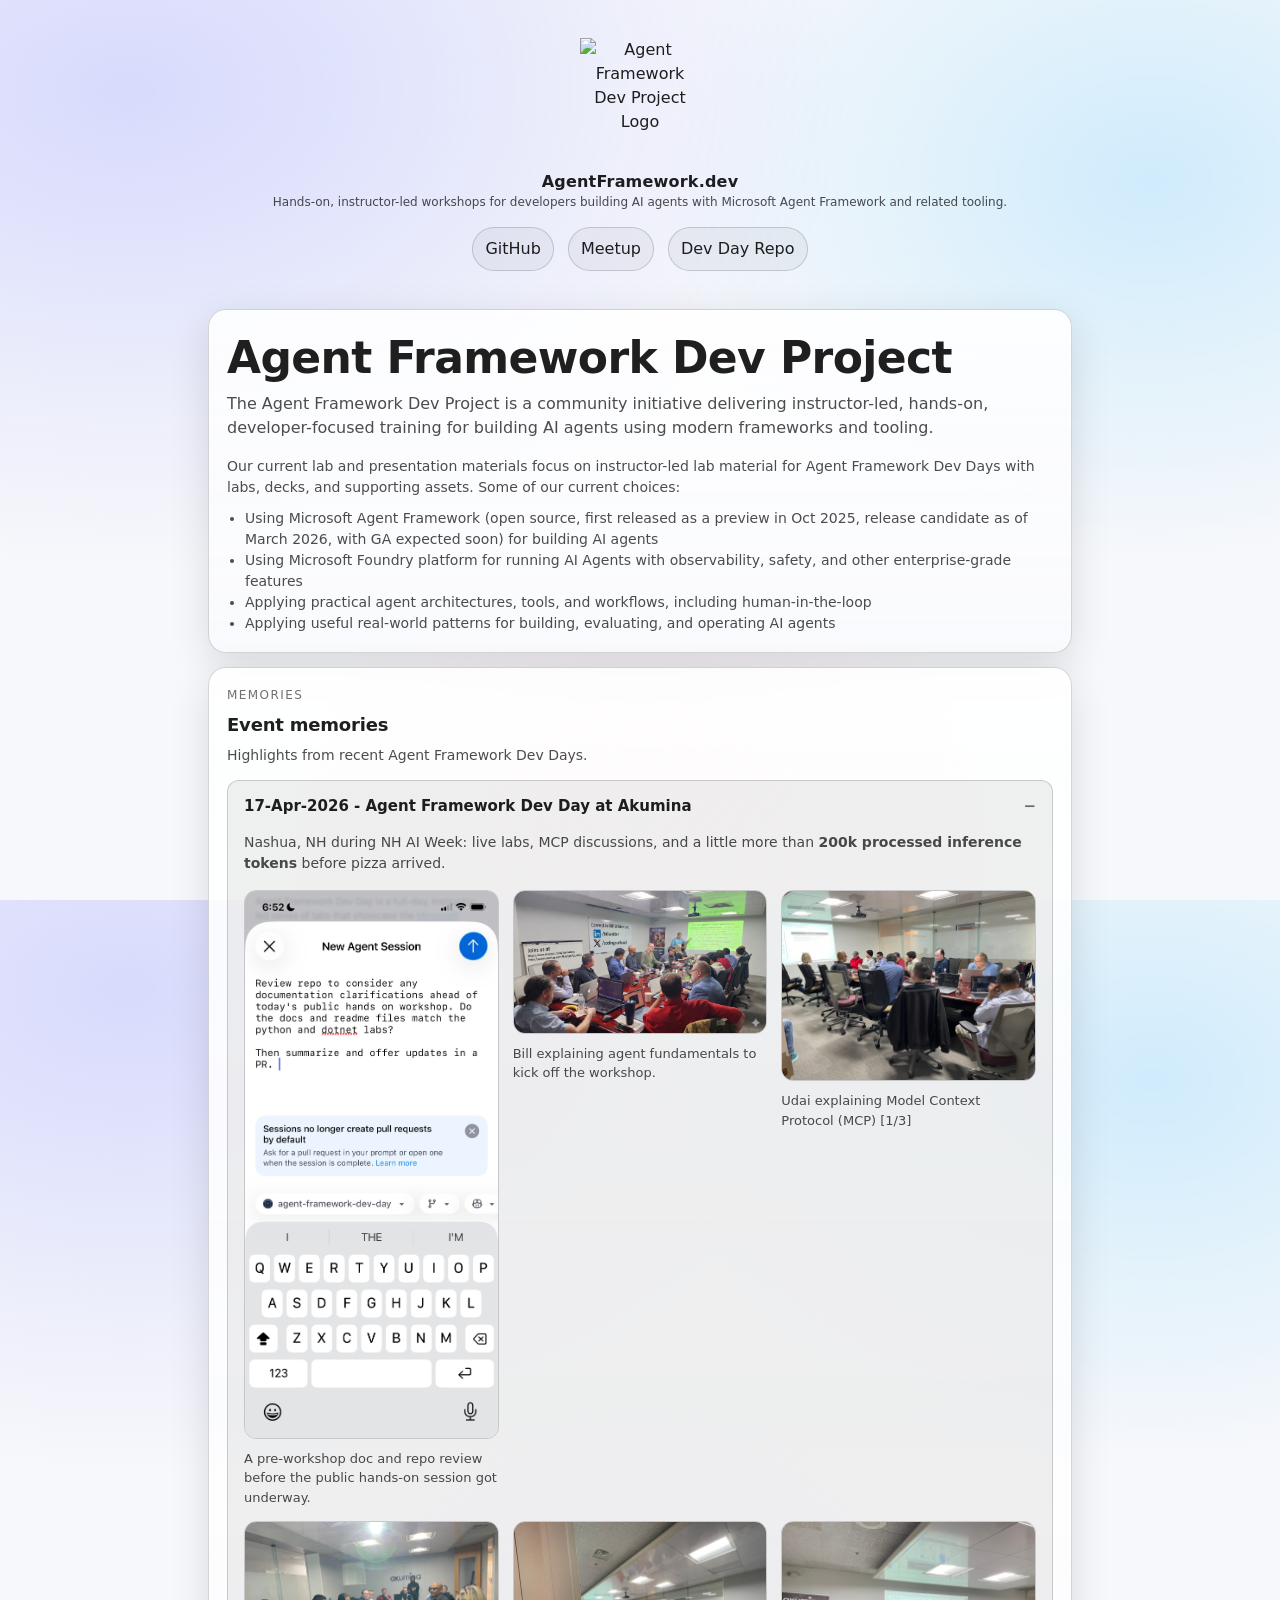
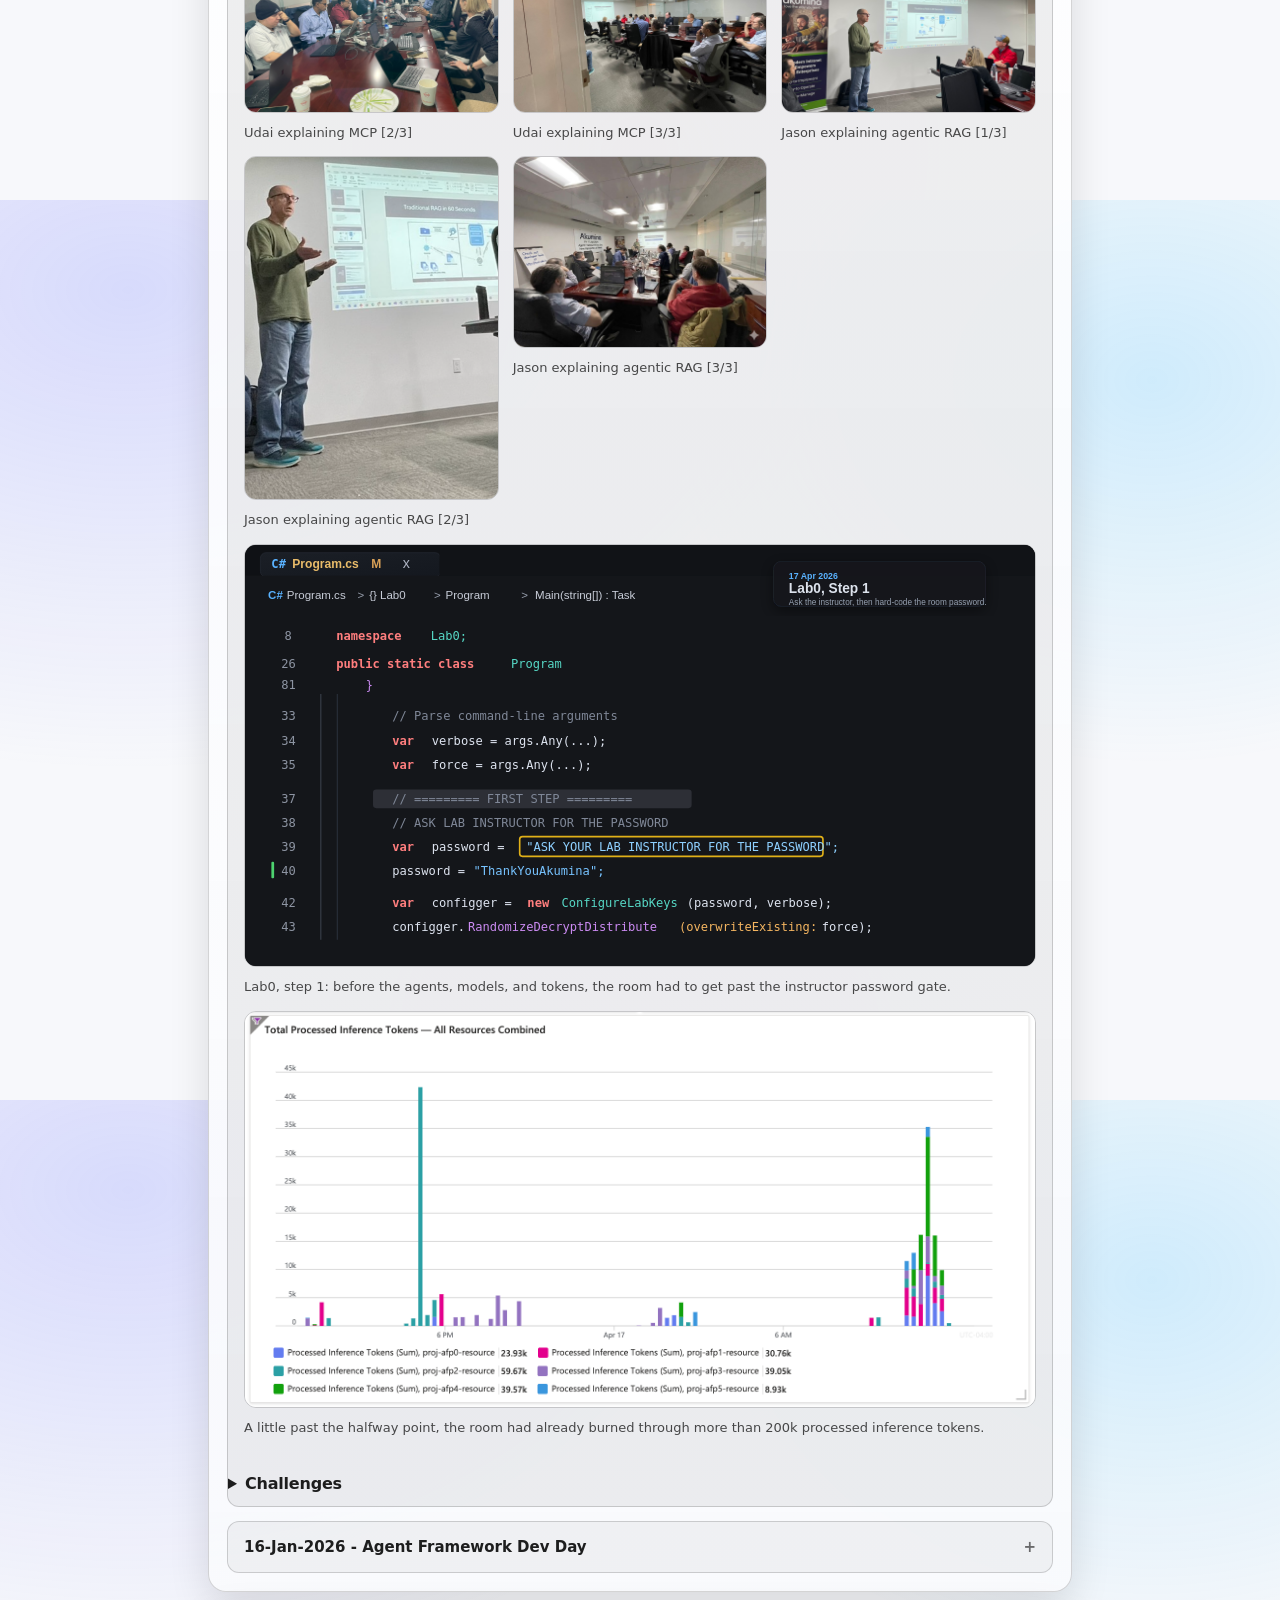
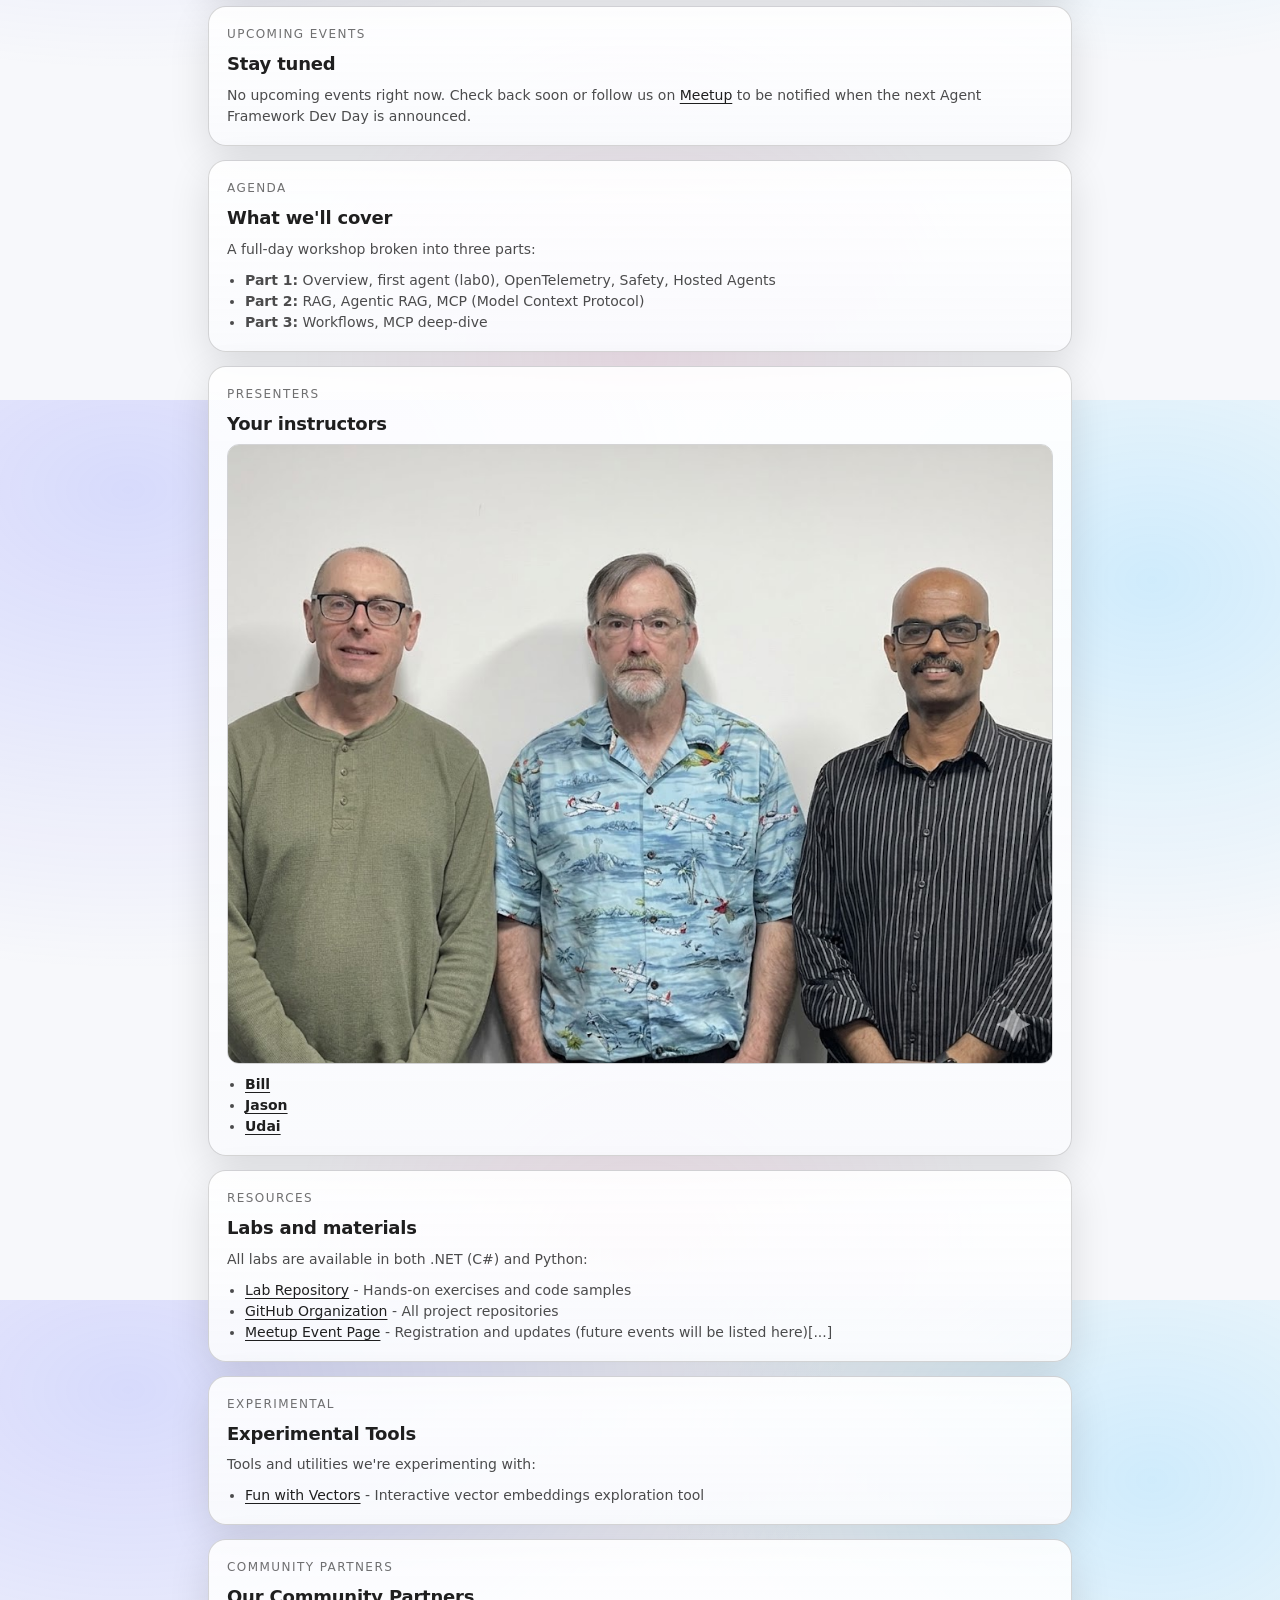
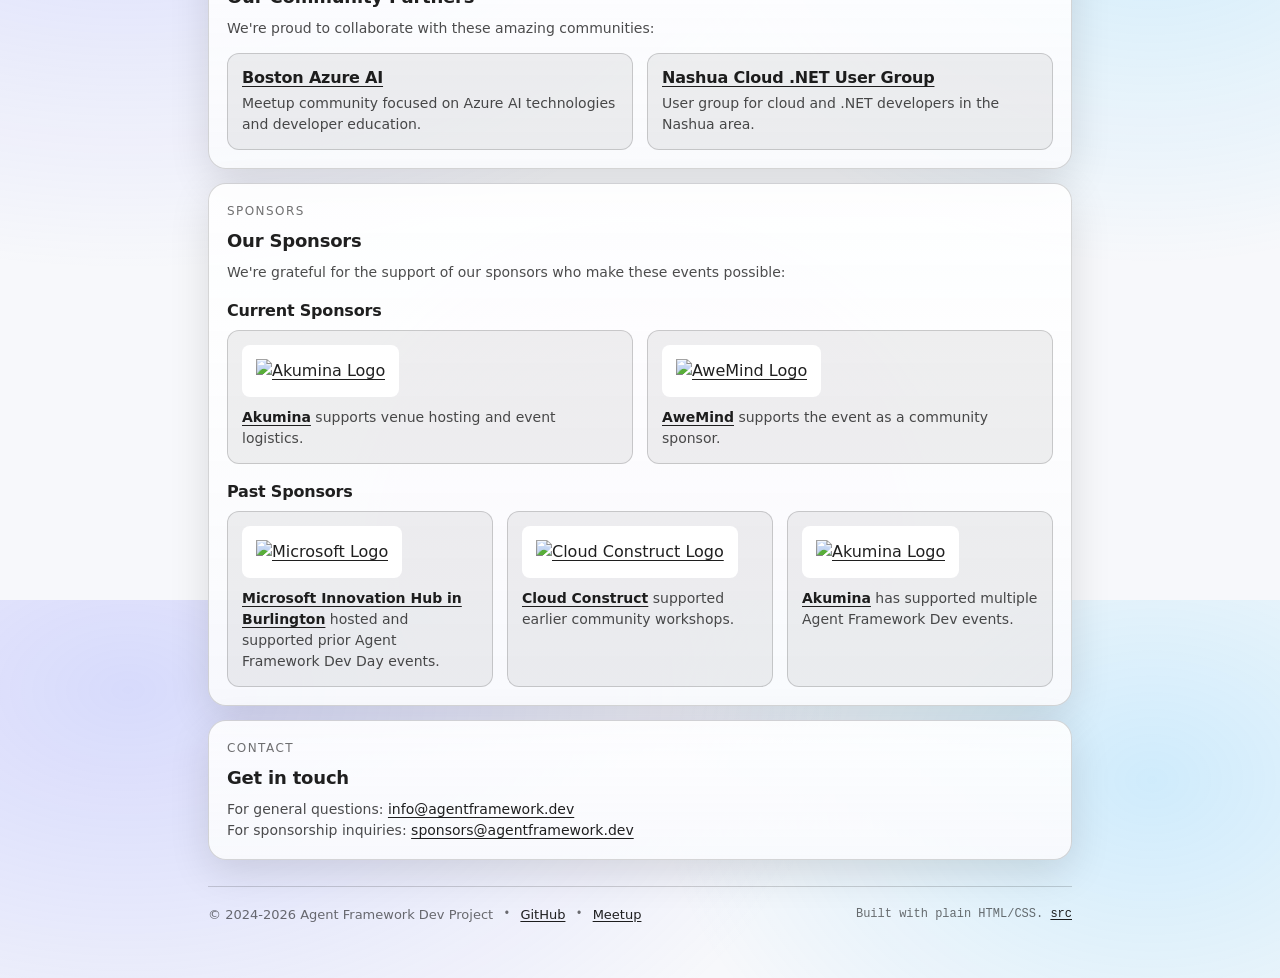
==== commit c90b1e7c: "feat: add presentation memories for April 2026 Dev Day" ====
--- a/index.html
+++ b/index.html
@@ -107,6 +107,12 @@
                      <figcaption class="memory-caption">A pre-workshop doc and repo review before the public hands-on session got underway.</figcaption>
                   </figure>
                   <figure class="memory-figure">
+                     <img class="memory-image" src="memories/2026-04-17/bill-explaining-agent-fundamentals.png"
+                        alt="Bill Wilder standing and presenting agent fundamentals to a full room of attendees at the Akumina conference table"
+                        loading="lazy">
+                     <figcaption class="memory-caption">Bill explaining agent fundamentals to kick off the workshop.</figcaption>
+                  </figure>
+                  <figure class="memory-figure">
                      <img class="memory-image" src="memories/2026-04-17/udai-explaining-mcp-1.jpeg"
                         alt="Attendees gathered around the conference table during the What is MCP portion of the workshop"
                         loading="lazy">
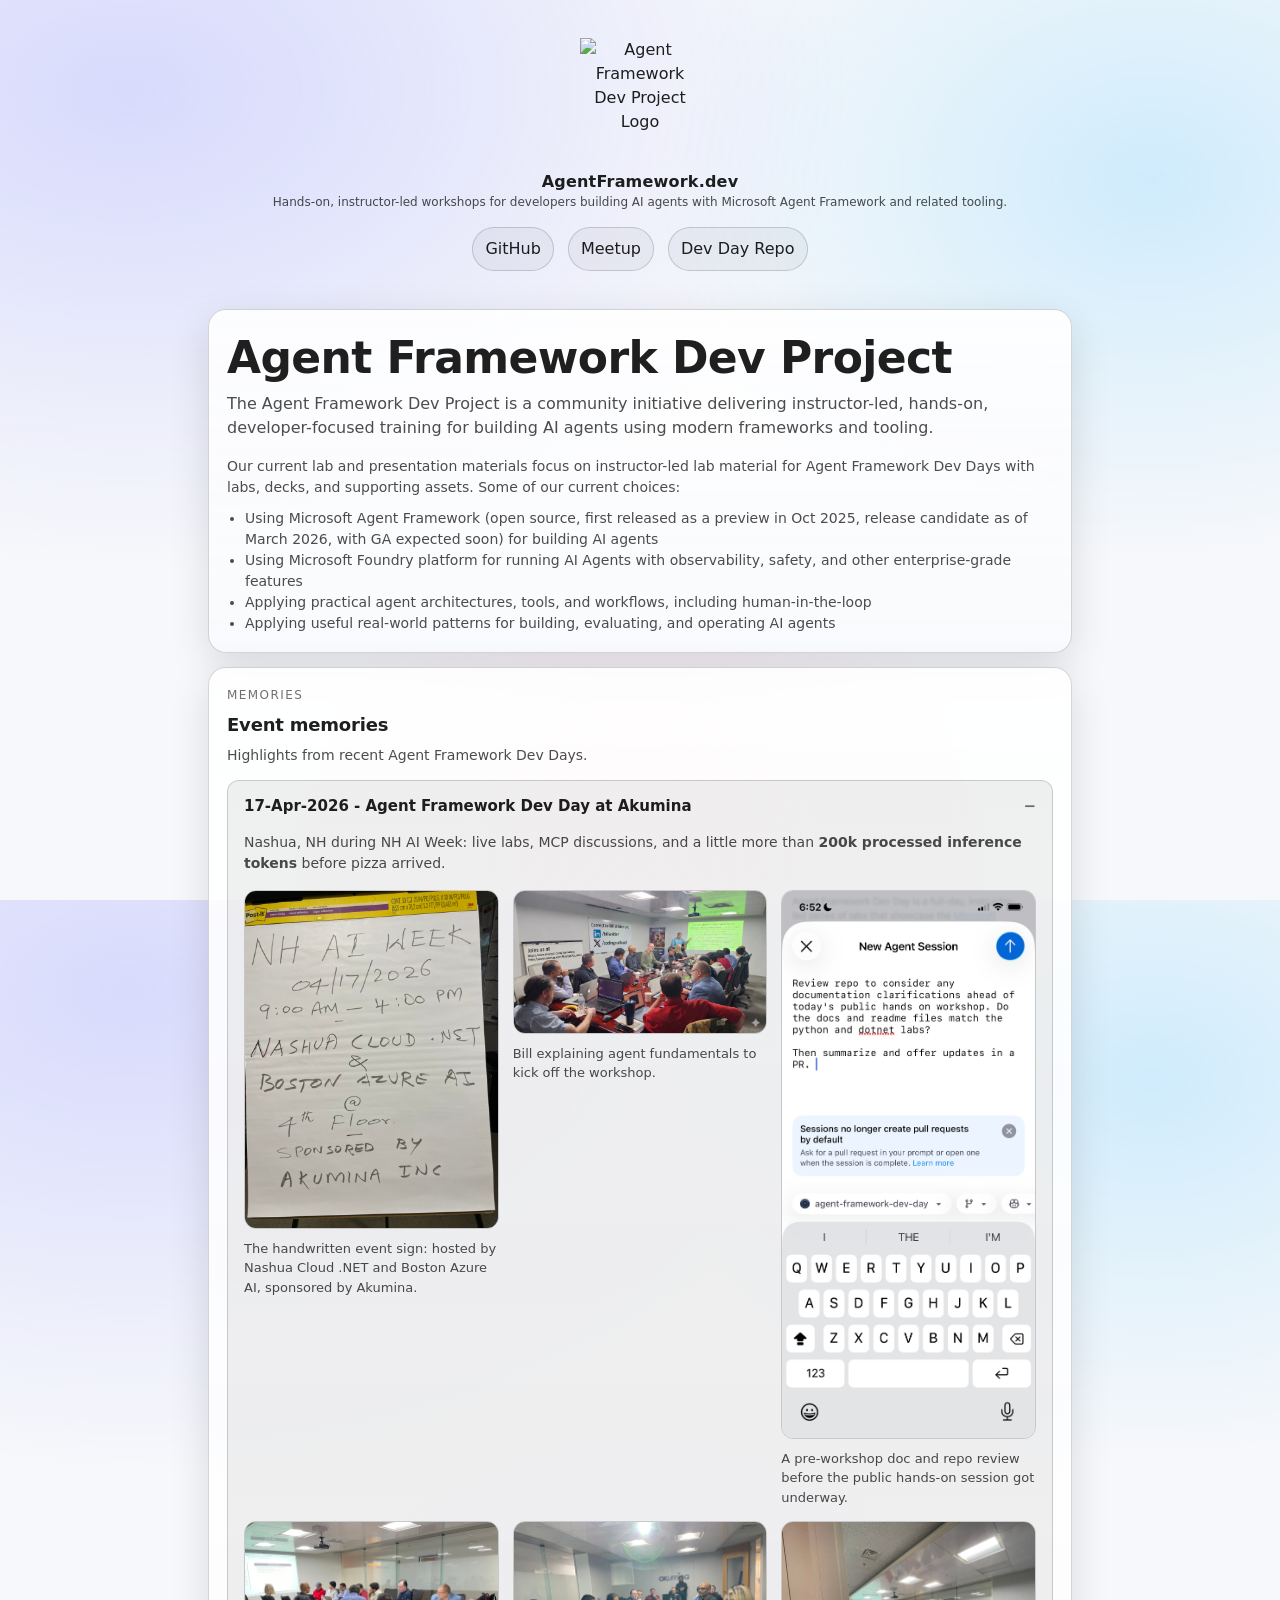
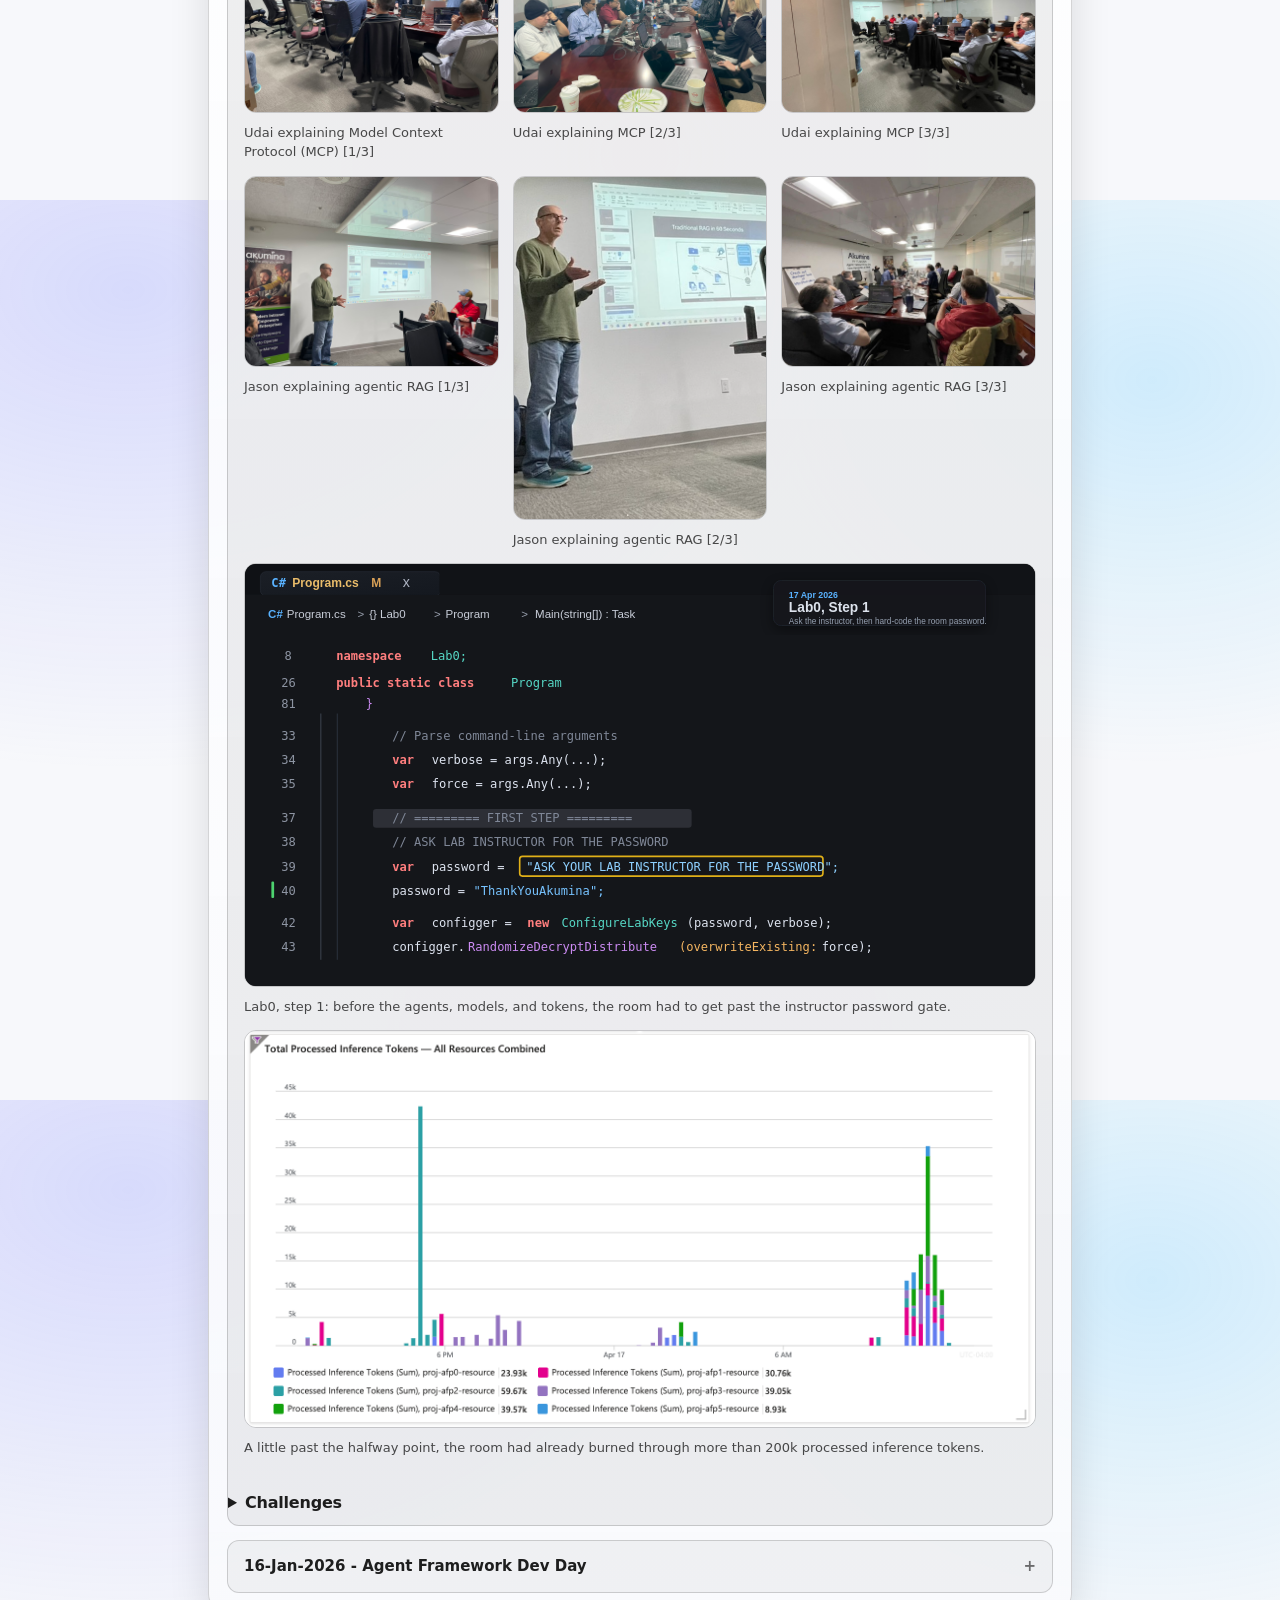
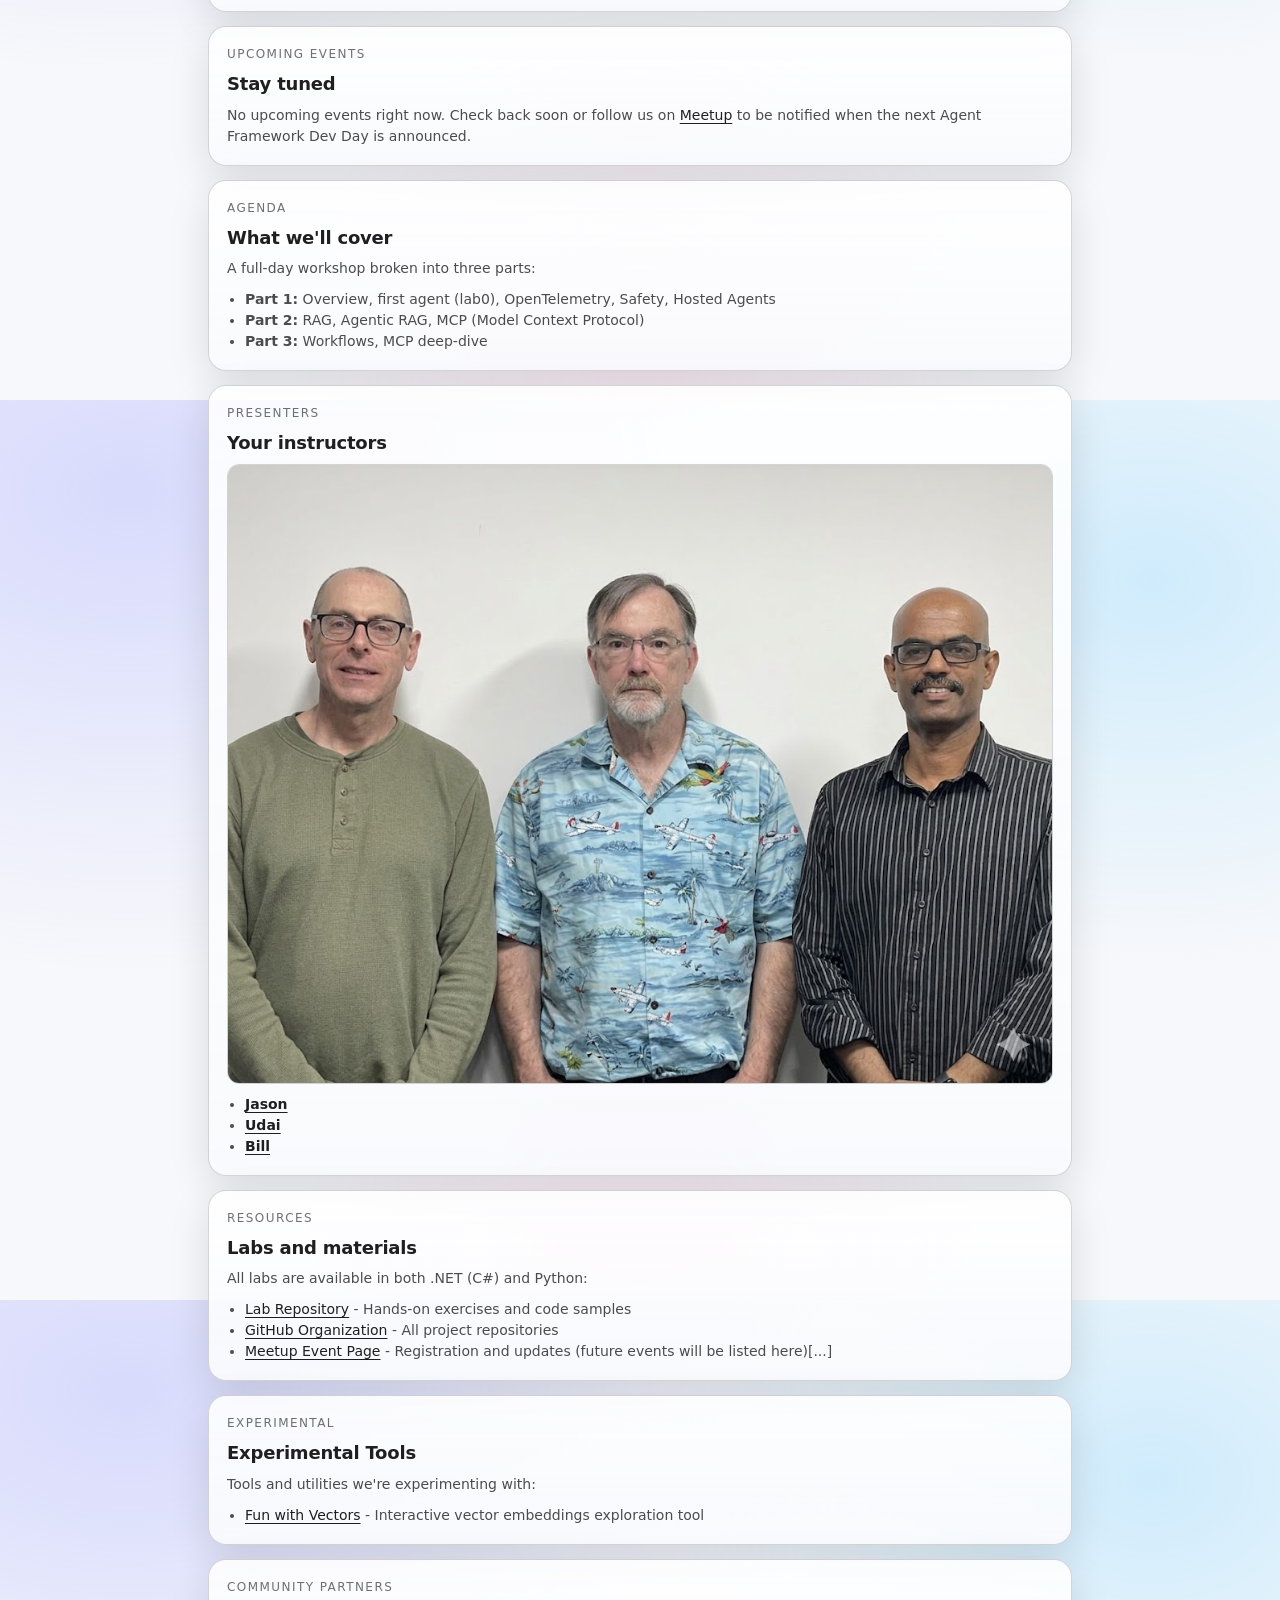
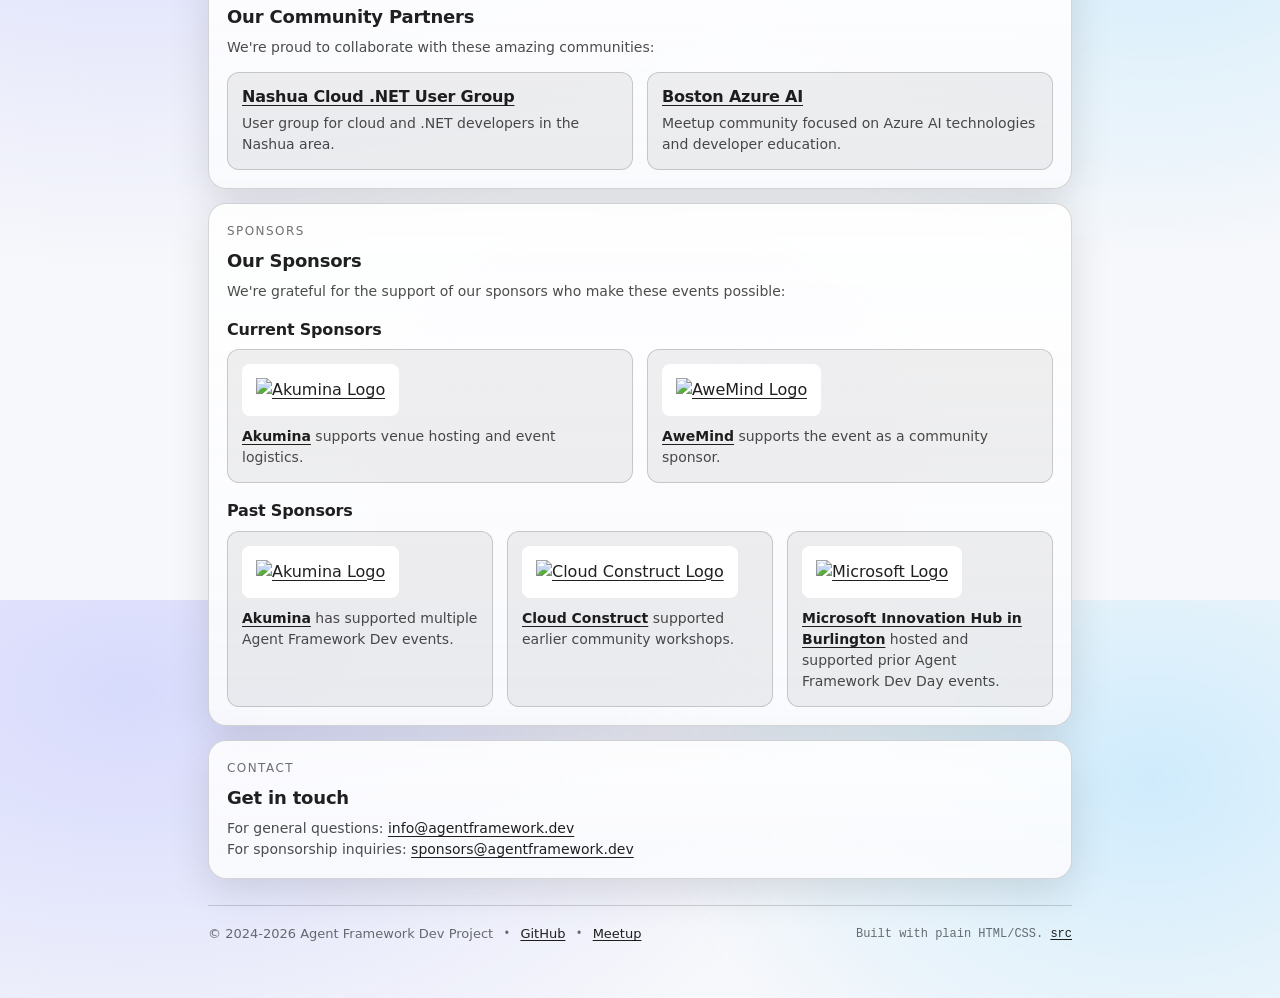
==== commit 430af166: "feat: found another photo :-)" ====
--- a/index.html
+++ b/index.html
@@ -101,16 +101,22 @@
                </p>
                <div class="memory-gallery">
                   <figure class="memory-figure">
+                     <img class="memory-image" src="memories/2026-04-17/sponsored-by-akumina-hosted-by-nashua-cloud.net.jpeg"
+                        alt="Handwritten NH AI Week event sign listing Nashua Cloud .NET and Boston Azure AI as hosts and Akumina as sponsor"
+                        loading="lazy">
+                     <figcaption class="memory-caption">The handwritten event sign: hosted by Nashua Cloud .NET and Boston Azure AI, sponsored by Akumina.</figcaption>
+                  </figure>
+                  <figure class="memory-figure">
+                     <img class="memory-image" src="memories/2026-04-17/bill-explaining-agent-fundamentals.png"
+                        alt="Bill Wilder standing and presenting agent fundamentals to a full room of attendees at the Akumina conference table"
+                        loading="lazy">
+                     <figcaption class="memory-caption">Bill explaining agent fundamentals to kick off the workshop.</figcaption>
+                  </figure>
+                  <figure class="memory-figure">
                      <img class="memory-image" src="memories/2026-04-17/agent-session-pre-workshop-doc-review.jpeg"
                         alt="Small group at the conference table reviewing repository and documentation details before the workshop started"
                         loading="lazy">
                      <figcaption class="memory-caption">A pre-workshop doc and repo review before the public hands-on session got underway.</figcaption>
-                  </figure>
-                  <figure class="memory-figure">
-                     <img class="memory-image" src="memories/2026-04-17/bill-explaining-agent-fundamentals.png"
-                        alt="Bill Wilder standing and presenting agent fundamentals to a full room of attendees at the Akumina conference table"
-                        loading="lazy">
-                     <figcaption class="memory-caption">Bill explaining agent fundamentals to kick off the workshop.</figcaption>
                   </figure>
                   <figure class="memory-figure">
                      <img class="memory-image" src="memories/2026-04-17/udai-explaining-mcp-1.jpeg"
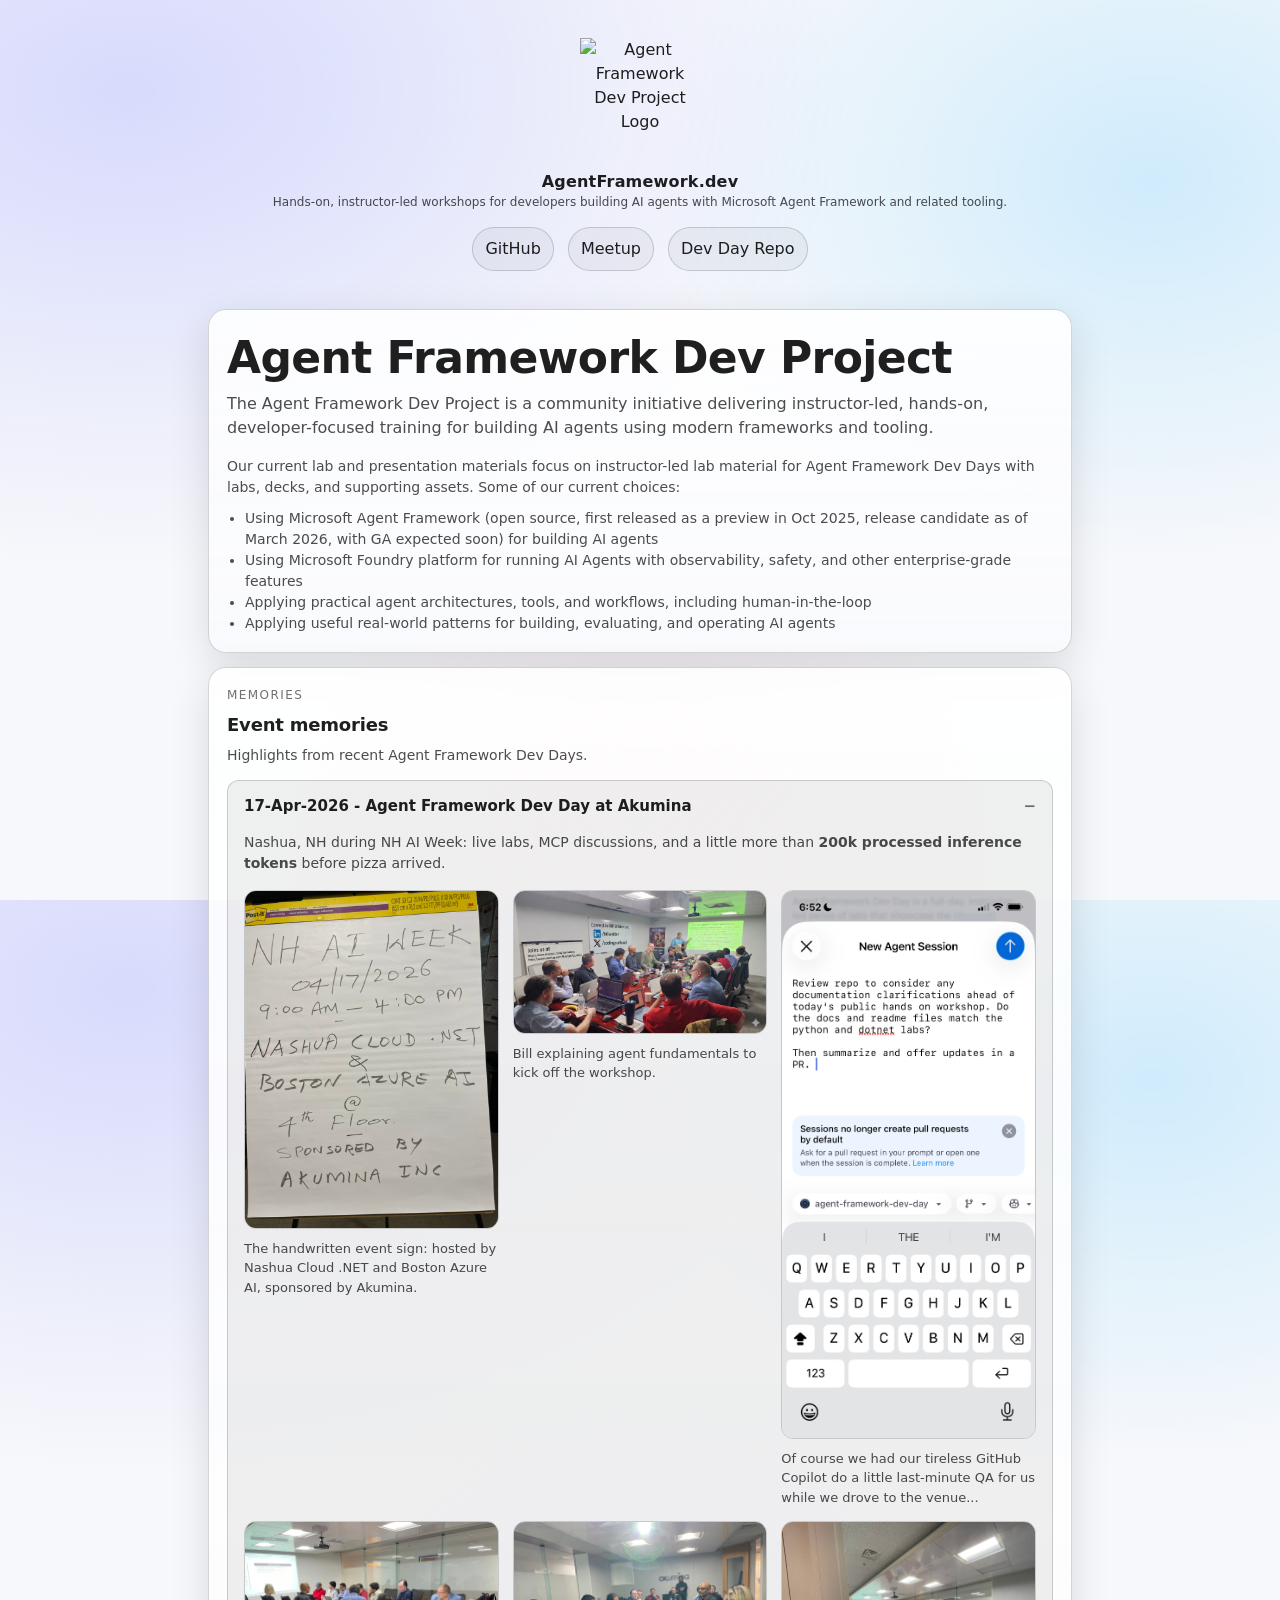
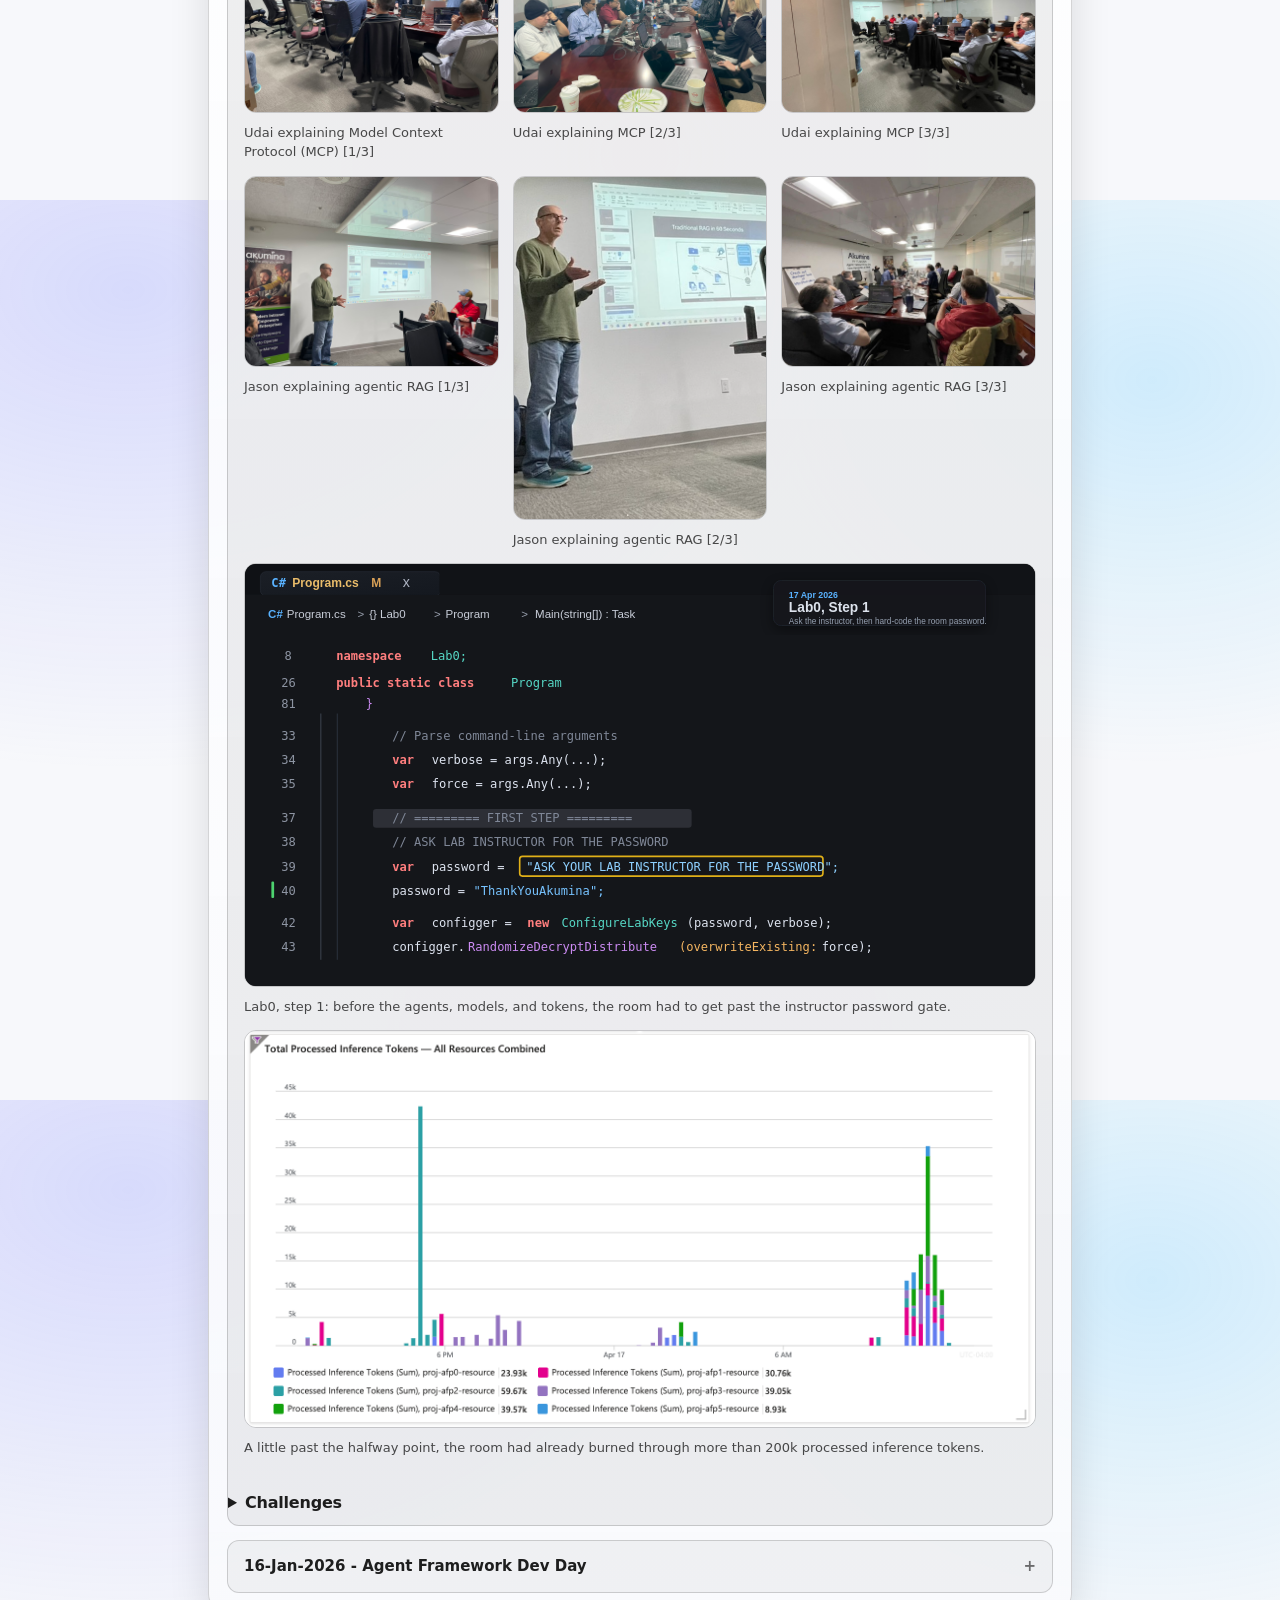
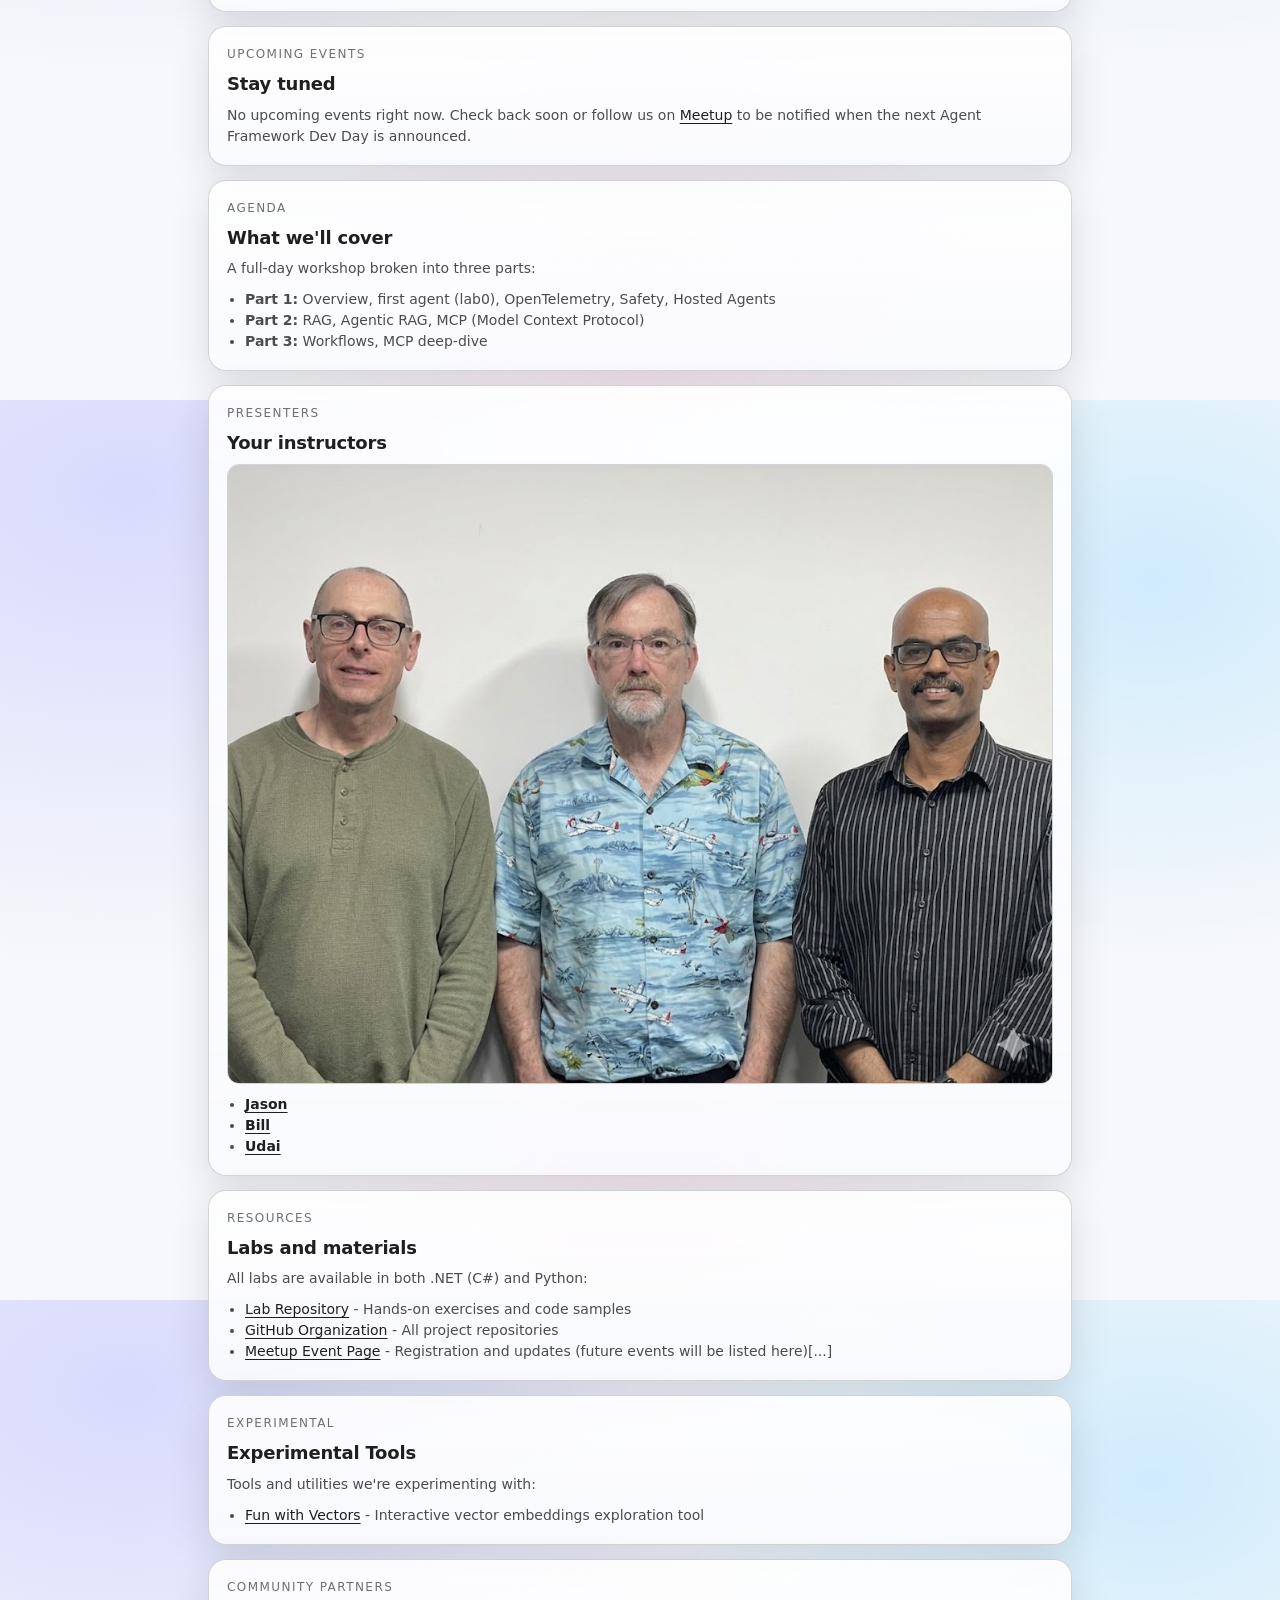
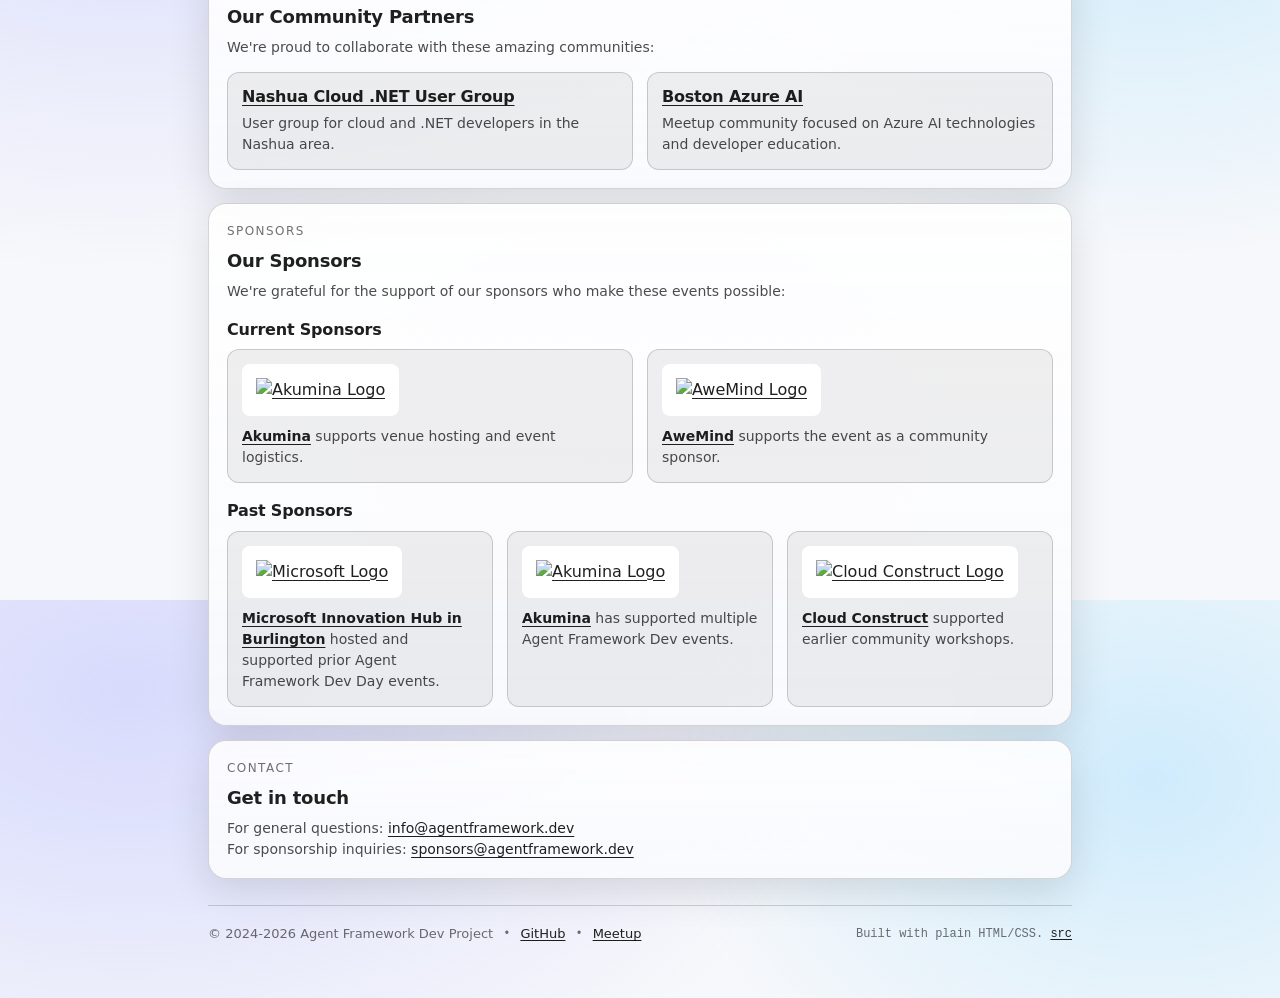
==== commit 1d124b3f: "Update memory caption for pre-workshop photo Co-authored-by: Copilot <223556219+Copilot@users.norepl" ====
--- a/index.html
+++ b/index.html
@@ -116,7 +116,7 @@
                      <img class="memory-image" src="memories/2026-04-17/agent-session-pre-workshop-doc-review.jpeg"
                         alt="Small group at the conference table reviewing repository and documentation details before the workshop started"
                         loading="lazy">
-                     <figcaption class="memory-caption">A pre-workshop doc and repo review before the public hands-on session got underway.</figcaption>
+                     <figcaption class="memory-caption">Of course we had our tireless GitHub Copilot do a little last-minute QA for us while we drove to the venue...</figcaption>
                   </figure>
                   <figure class="memory-figure">
                      <img class="memory-image" src="memories/2026-04-17/udai-explaining-mcp-1.jpeg"
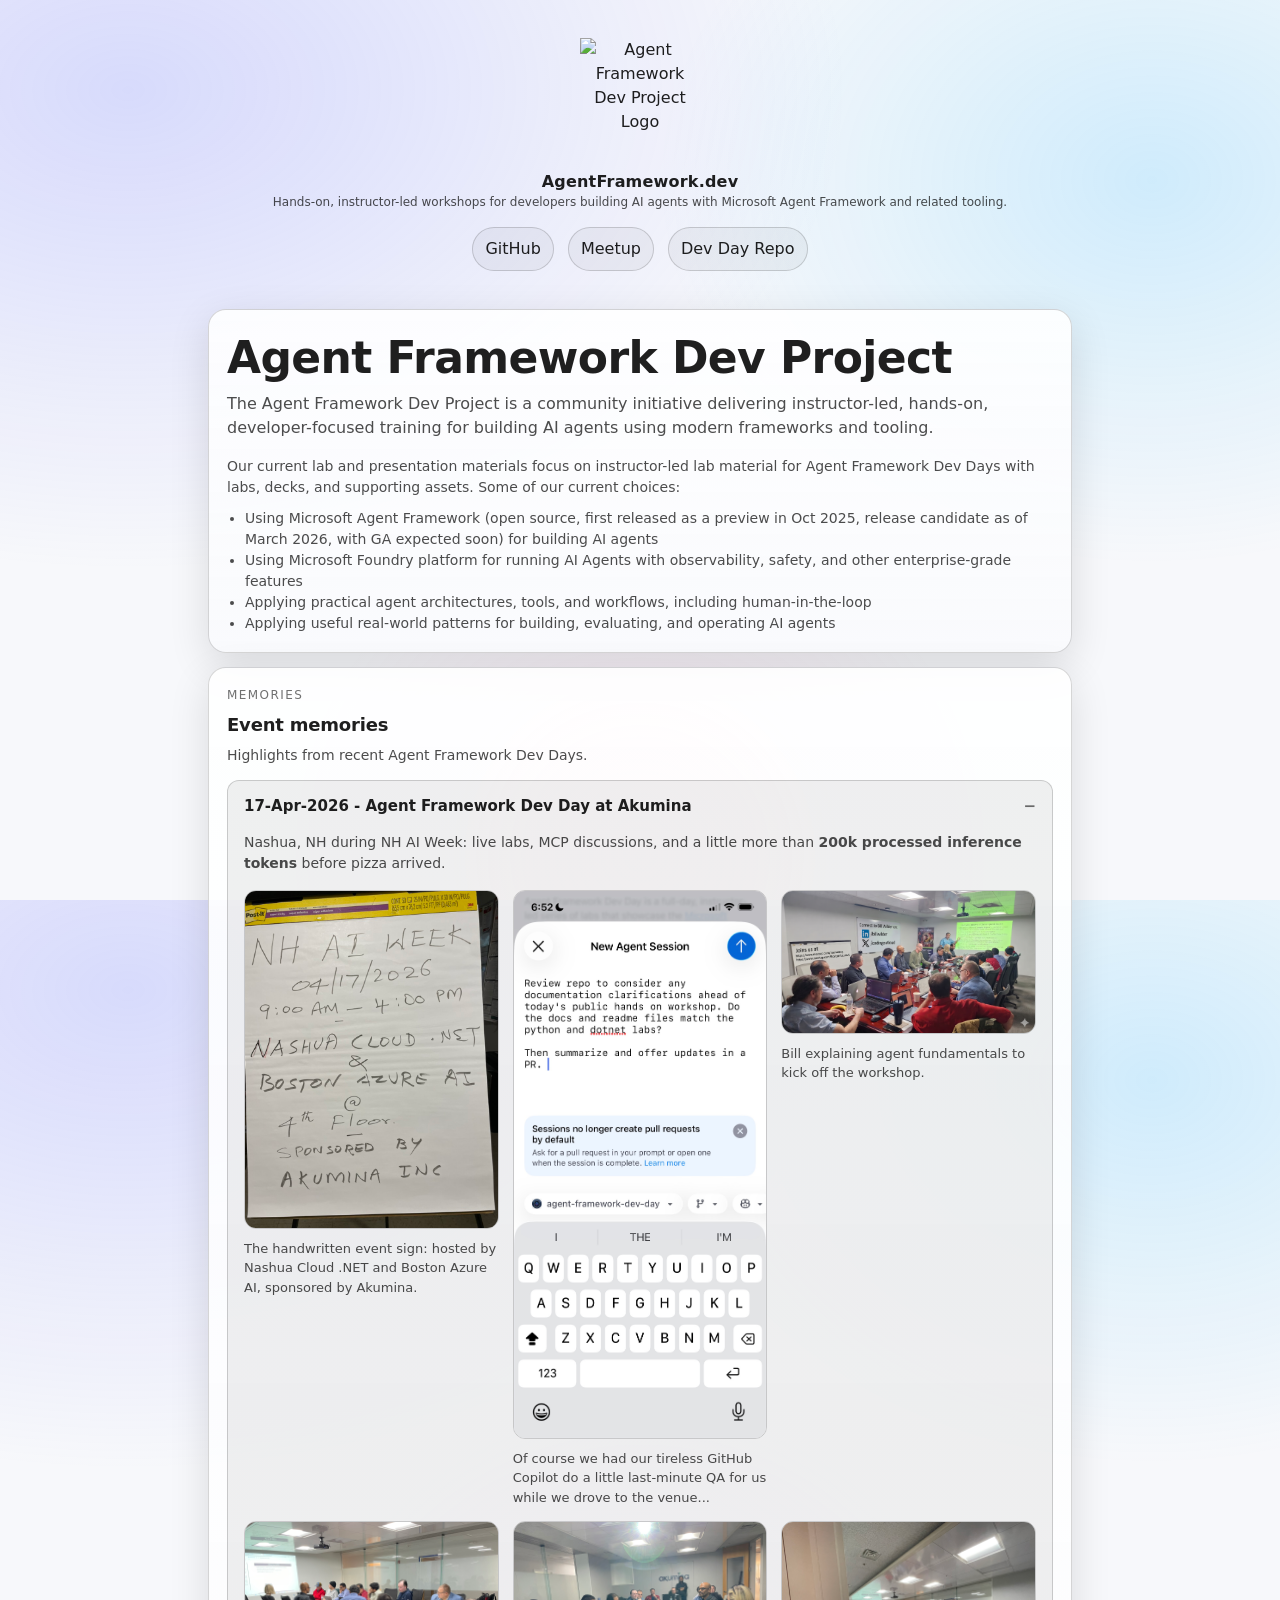
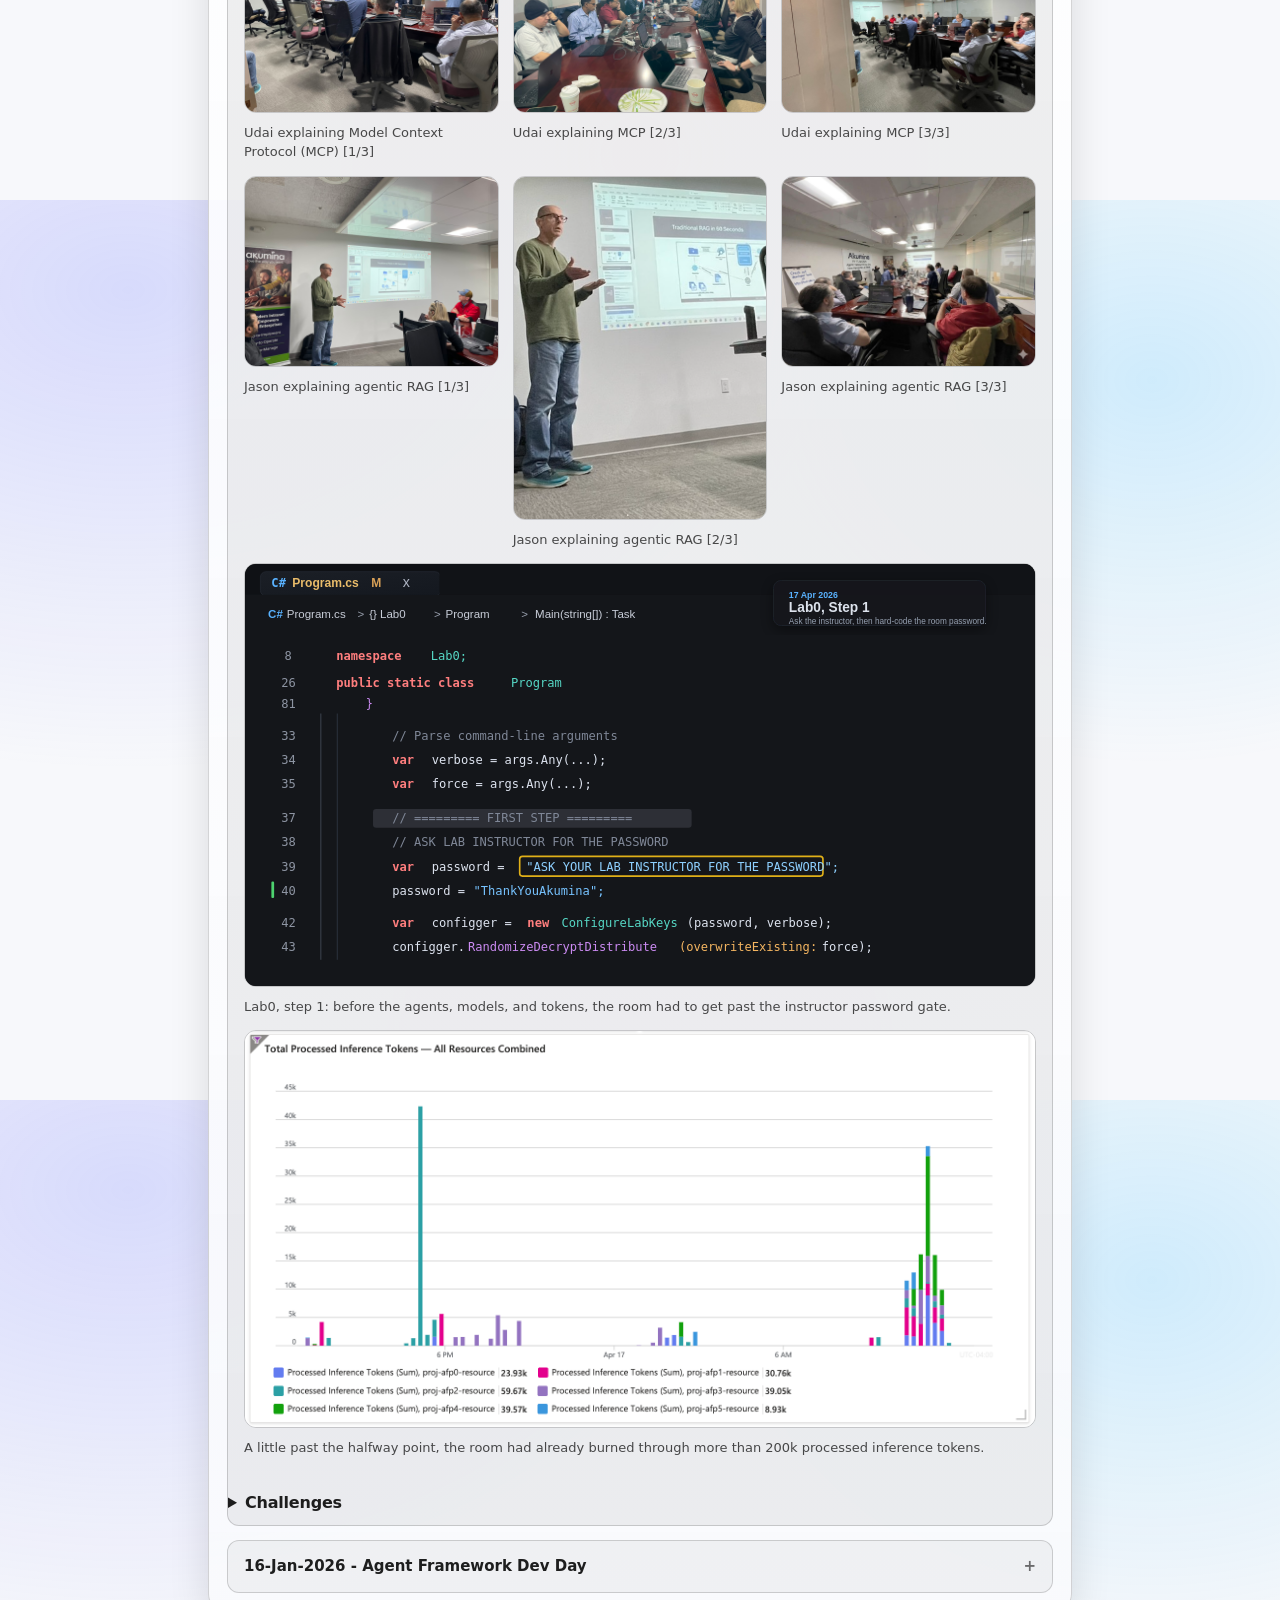
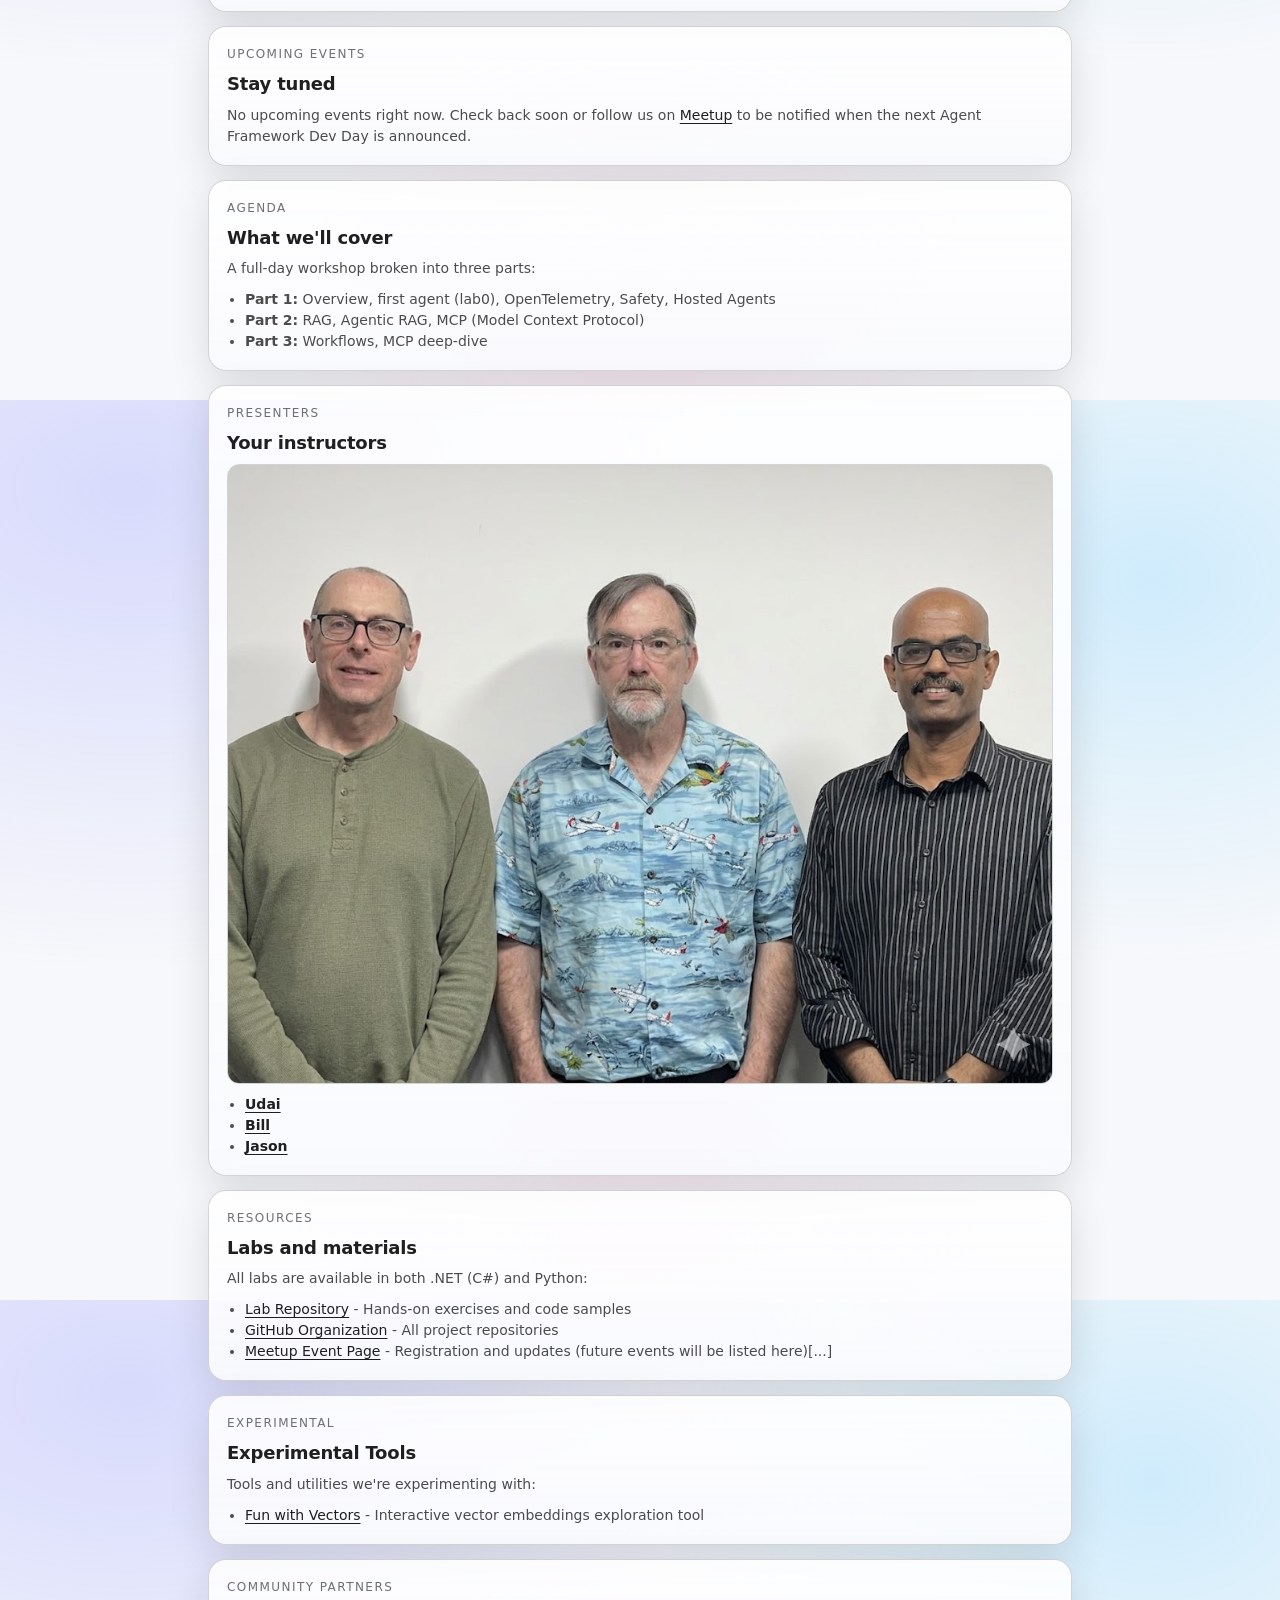
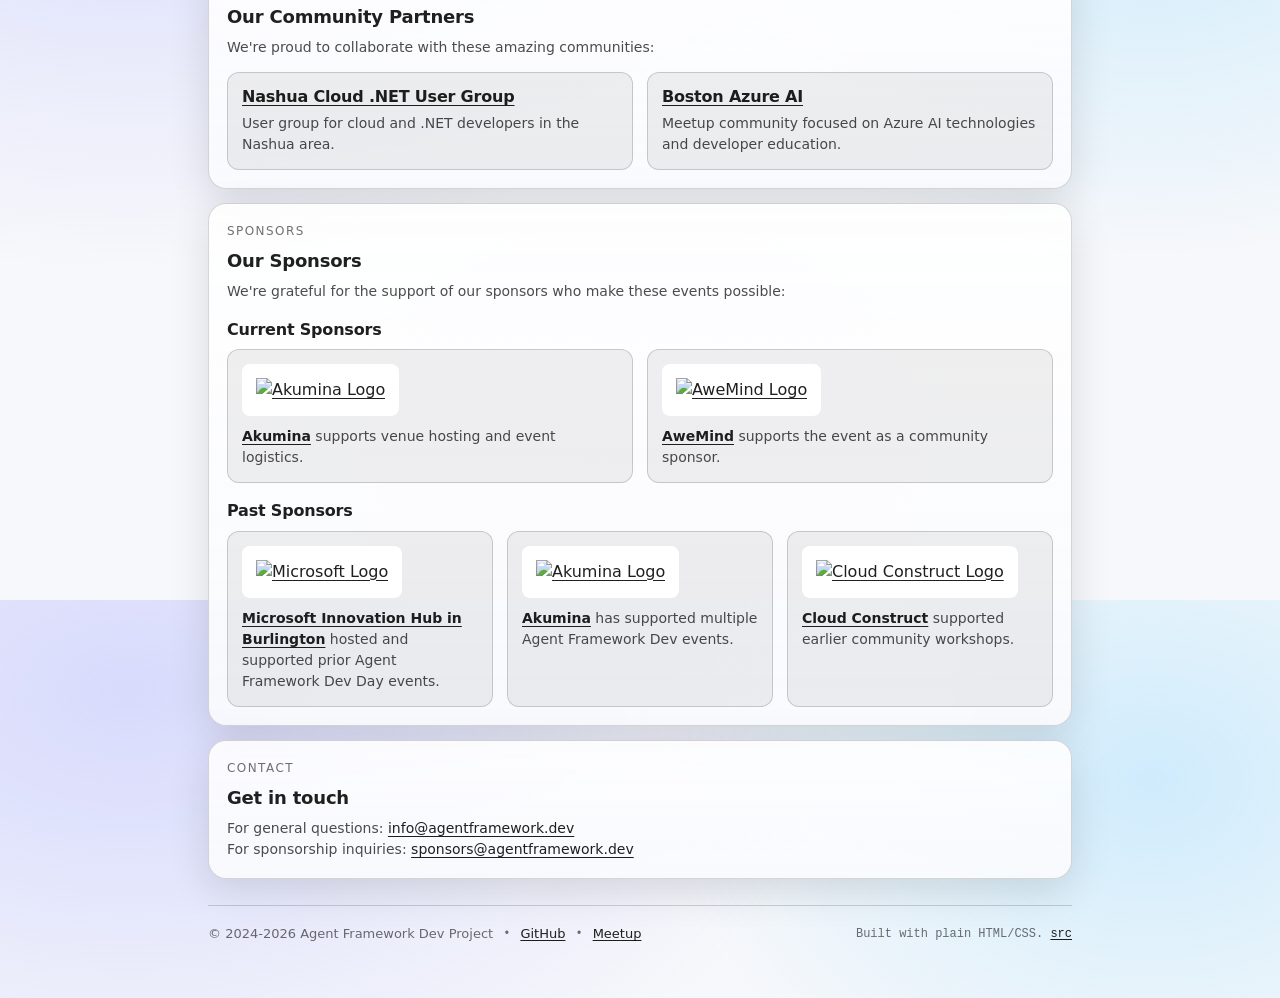
==== commit 0d71f7db: "Swap order of 2nd and 3rd images in Apr 17 memory section Co-authored-by: Copilot <223556219+Copilot" ====
--- a/index.html
+++ b/index.html
@@ -107,16 +107,16 @@
                      <figcaption class="memory-caption">The handwritten event sign: hosted by Nashua Cloud .NET and Boston Azure AI, sponsored by Akumina.</figcaption>
                   </figure>
                   <figure class="memory-figure">
+                     <img class="memory-image" src="memories/2026-04-17/agent-session-pre-workshop-doc-review.jpeg"
+                        alt="Small group at the conference table reviewing repository and documentation details before the workshop started"
+                        loading="lazy">
+                     <figcaption class="memory-caption">Of course we had our tireless GitHub Copilot do a little last-minute QA for us while we drove to the venue...</figcaption>
+                  </figure>
+                  <figure class="memory-figure">
                      <img class="memory-image" src="memories/2026-04-17/bill-explaining-agent-fundamentals.png"
                         alt="Bill Wilder standing and presenting agent fundamentals to a full room of attendees at the Akumina conference table"
                         loading="lazy">
                      <figcaption class="memory-caption">Bill explaining agent fundamentals to kick off the workshop.</figcaption>
-                  </figure>
-                  <figure class="memory-figure">
-                     <img class="memory-image" src="memories/2026-04-17/agent-session-pre-workshop-doc-review.jpeg"
-                        alt="Small group at the conference table reviewing repository and documentation details before the workshop started"
-                        loading="lazy">
-                     <figcaption class="memory-caption">Of course we had our tireless GitHub Copilot do a little last-minute QA for us while we drove to the venue...</figcaption>
                   </figure>
                   <figure class="memory-figure">
                      <img class="memory-image" src="memories/2026-04-17/udai-explaining-mcp-1.jpeg"
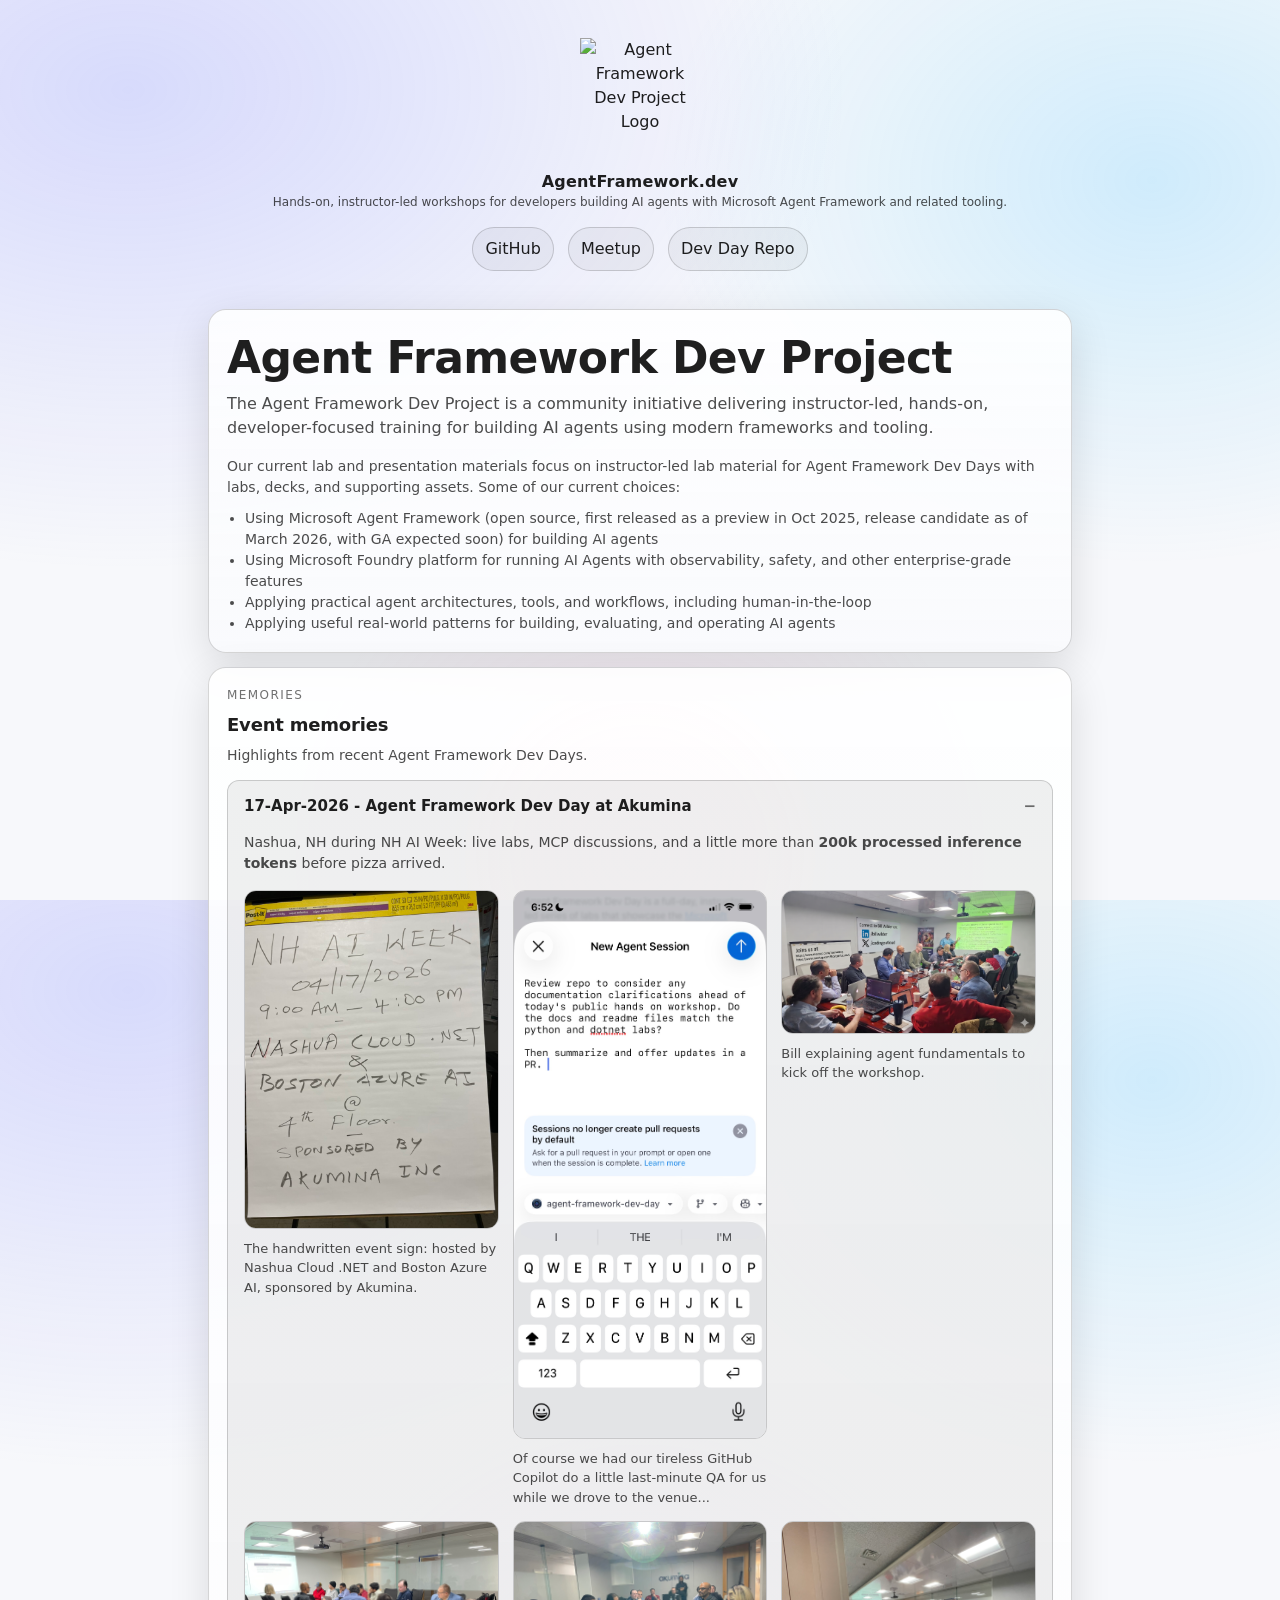
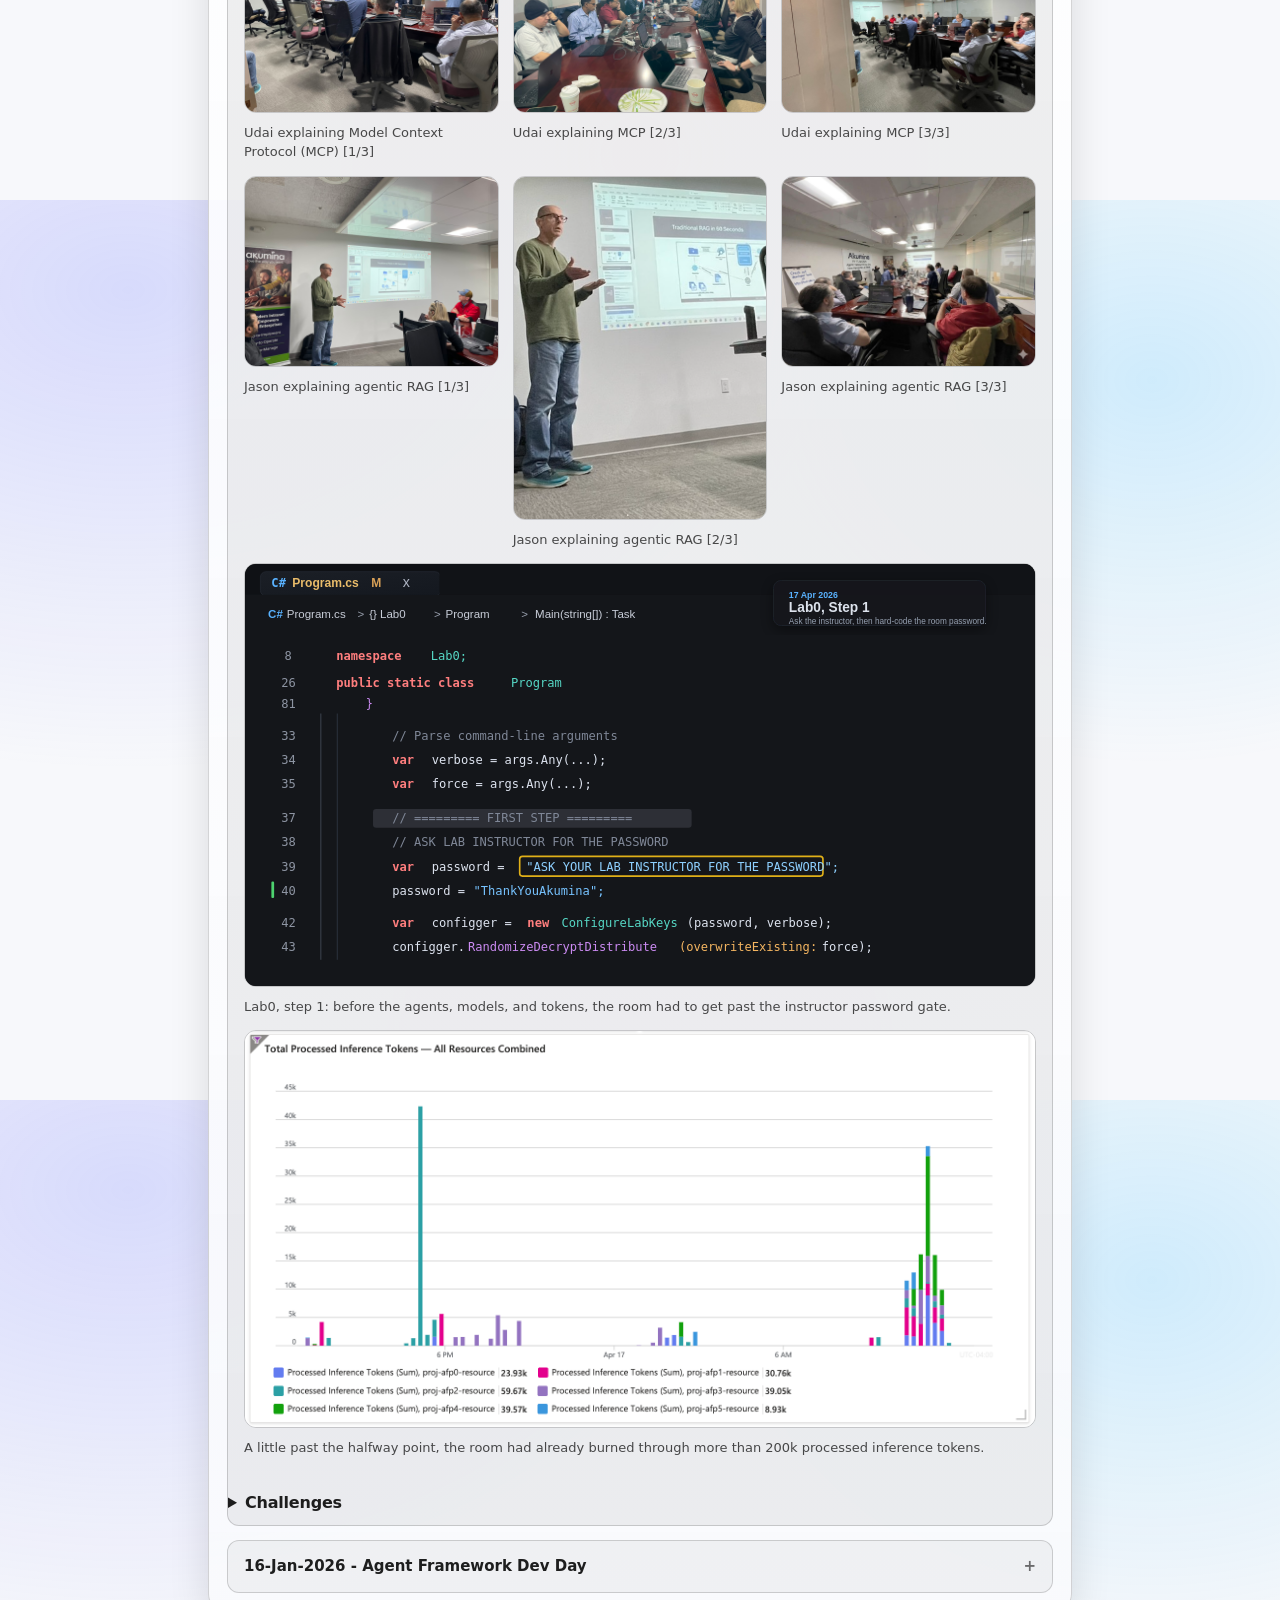
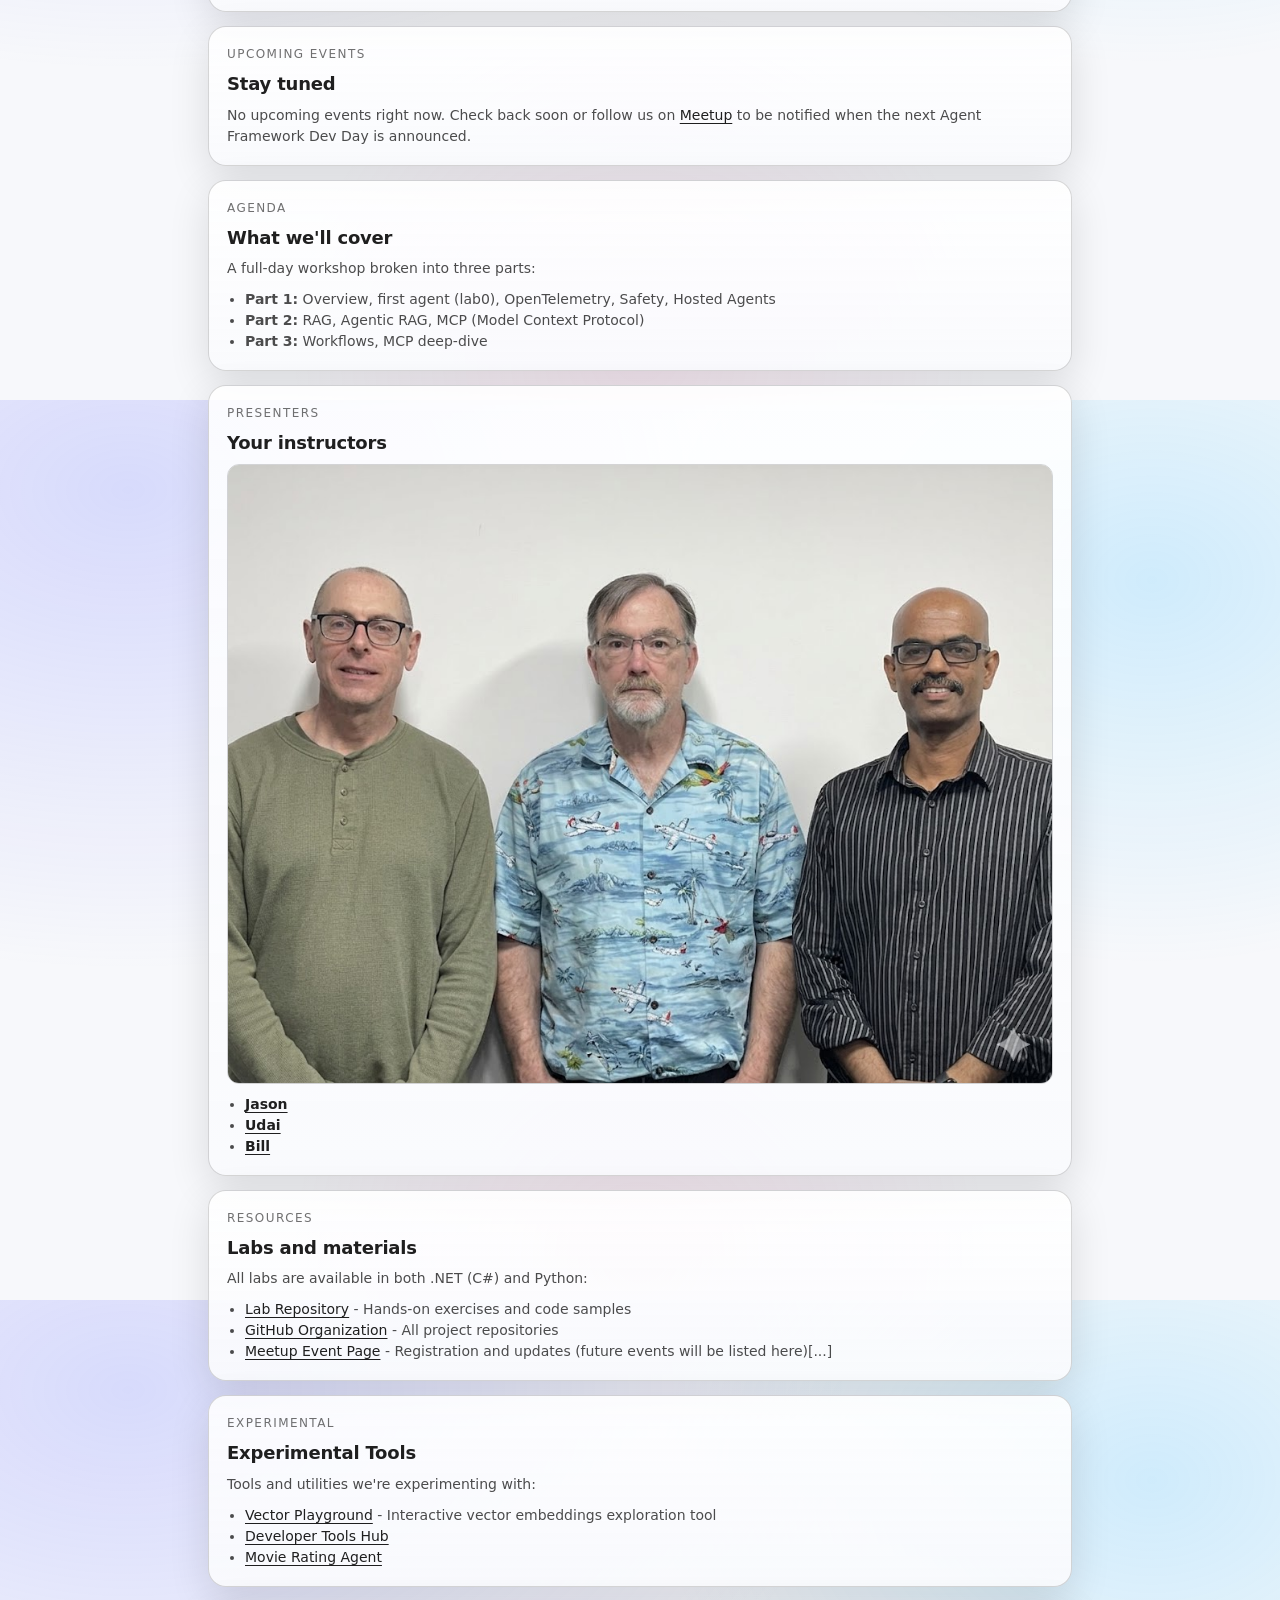
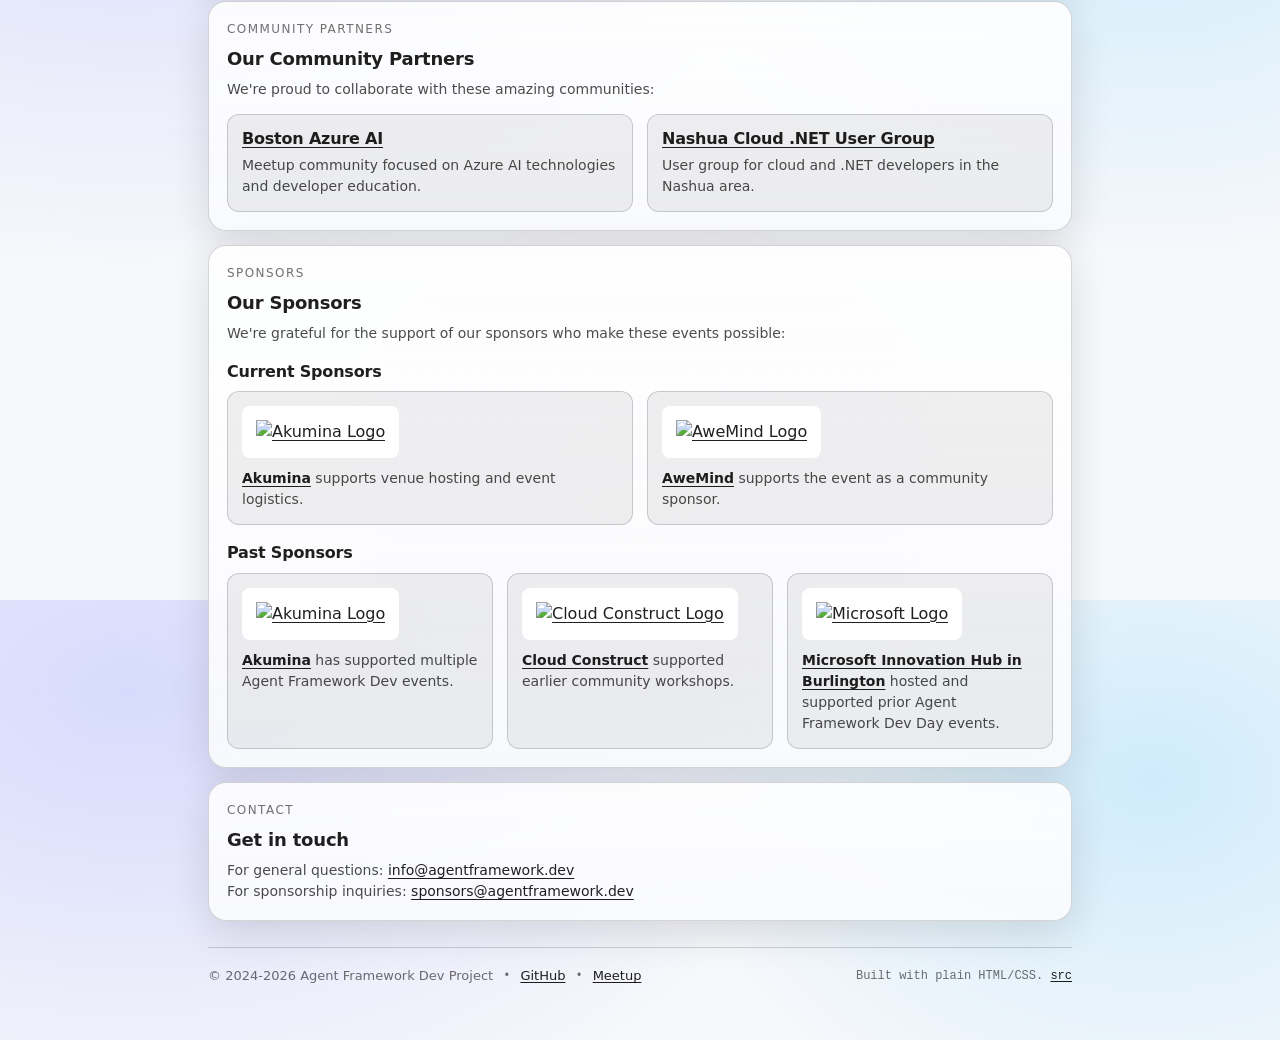
==== commit 8d50427c: "Update Experimental Tools: rename Fun with Vectors, add two tools Co-authored-by: Copilot <223556219" ====
--- a/index.html
+++ b/index.html
@@ -300,8 +300,10 @@
                Tools and utilities we're experimenting with:
             </p>
             <ul class="card__list">
-               <li><a href="https://funwithvectors.com/" target="_blank" rel="noopener noreferrer">Fun with Vectors</a>
+               <li><a href="https://vectorplayground.com/" target="_blank" rel="noopener noreferrer">Vector Playground</a>
                   - Interactive vector embeddings exploration tool</li>
+               <li><a href="https://tools.udai.io/" target="_blank" rel="noopener noreferrer">Developer Tools Hub</a></li>
+               <li><a href="https://movieratingagent.com/" target="_blank" rel="noopener noreferrer">Movie Rating Agent</a></li>
             </ul>
          </section>
 
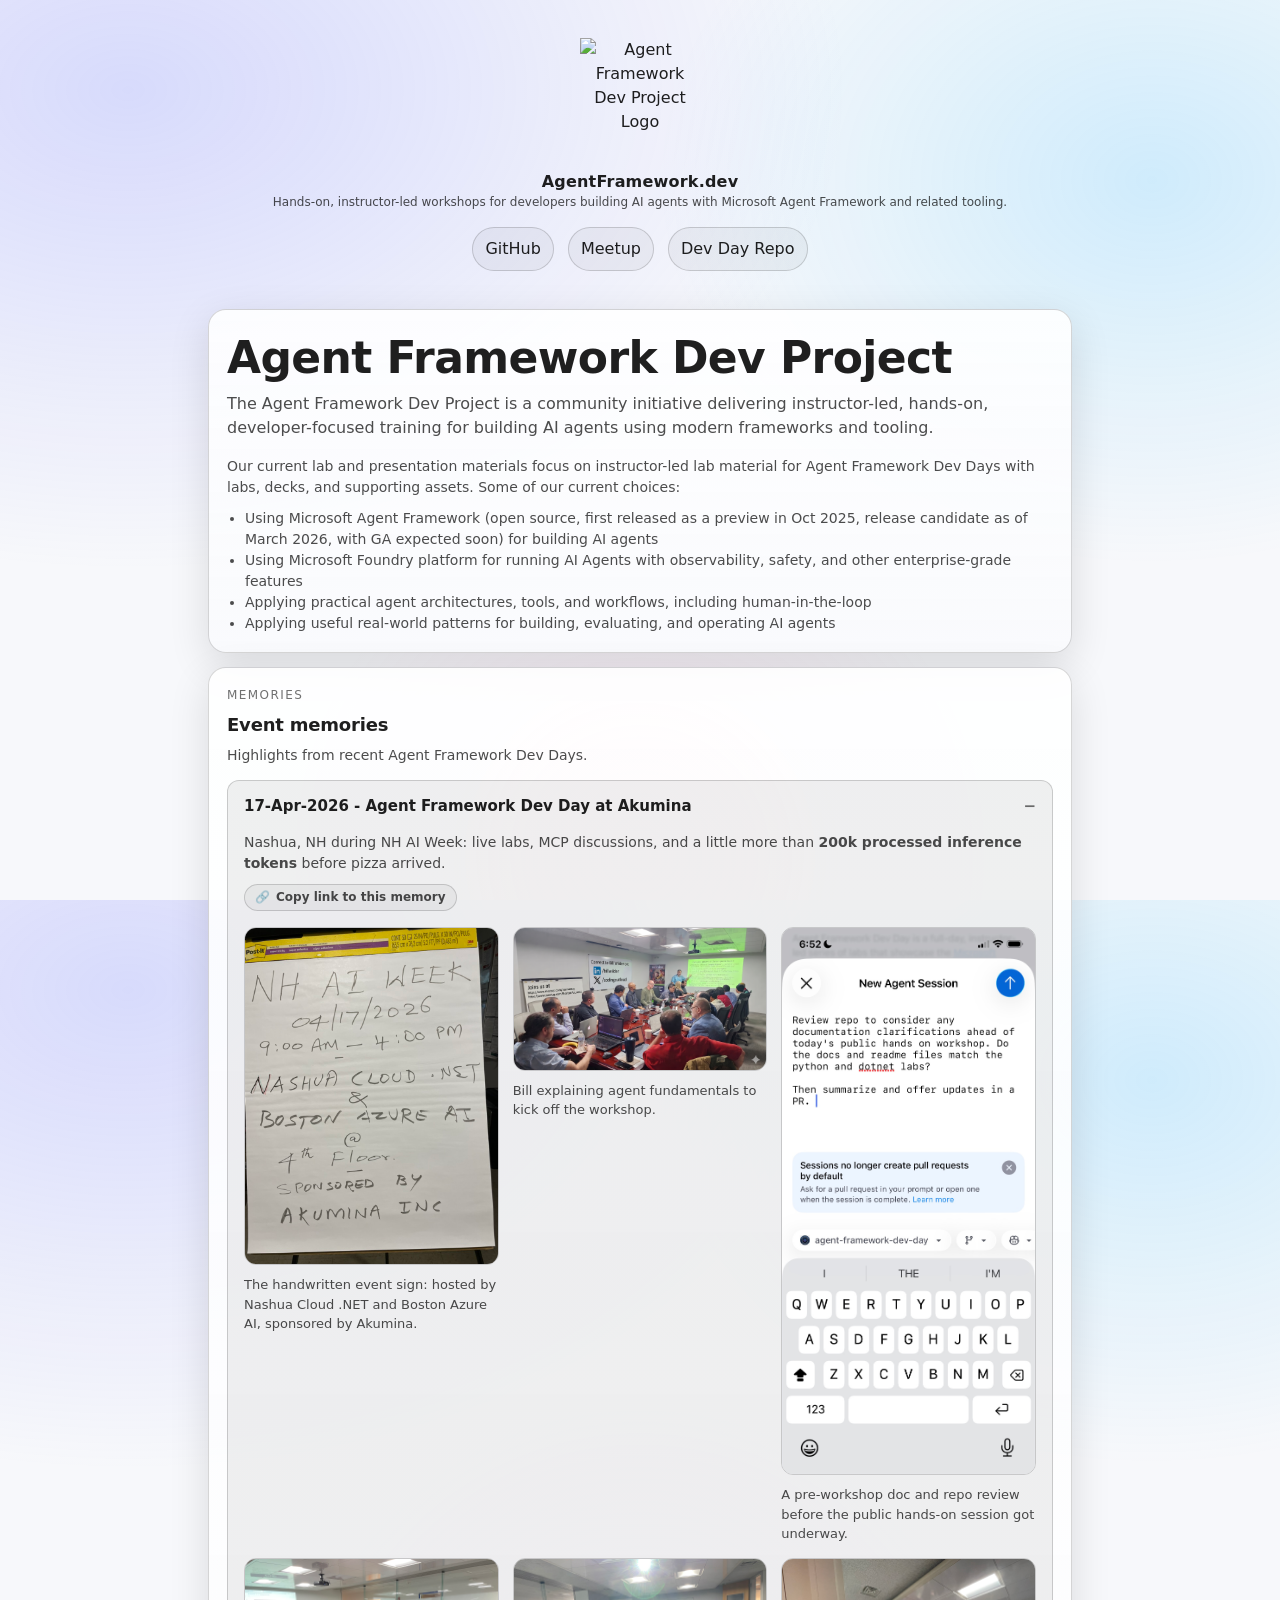
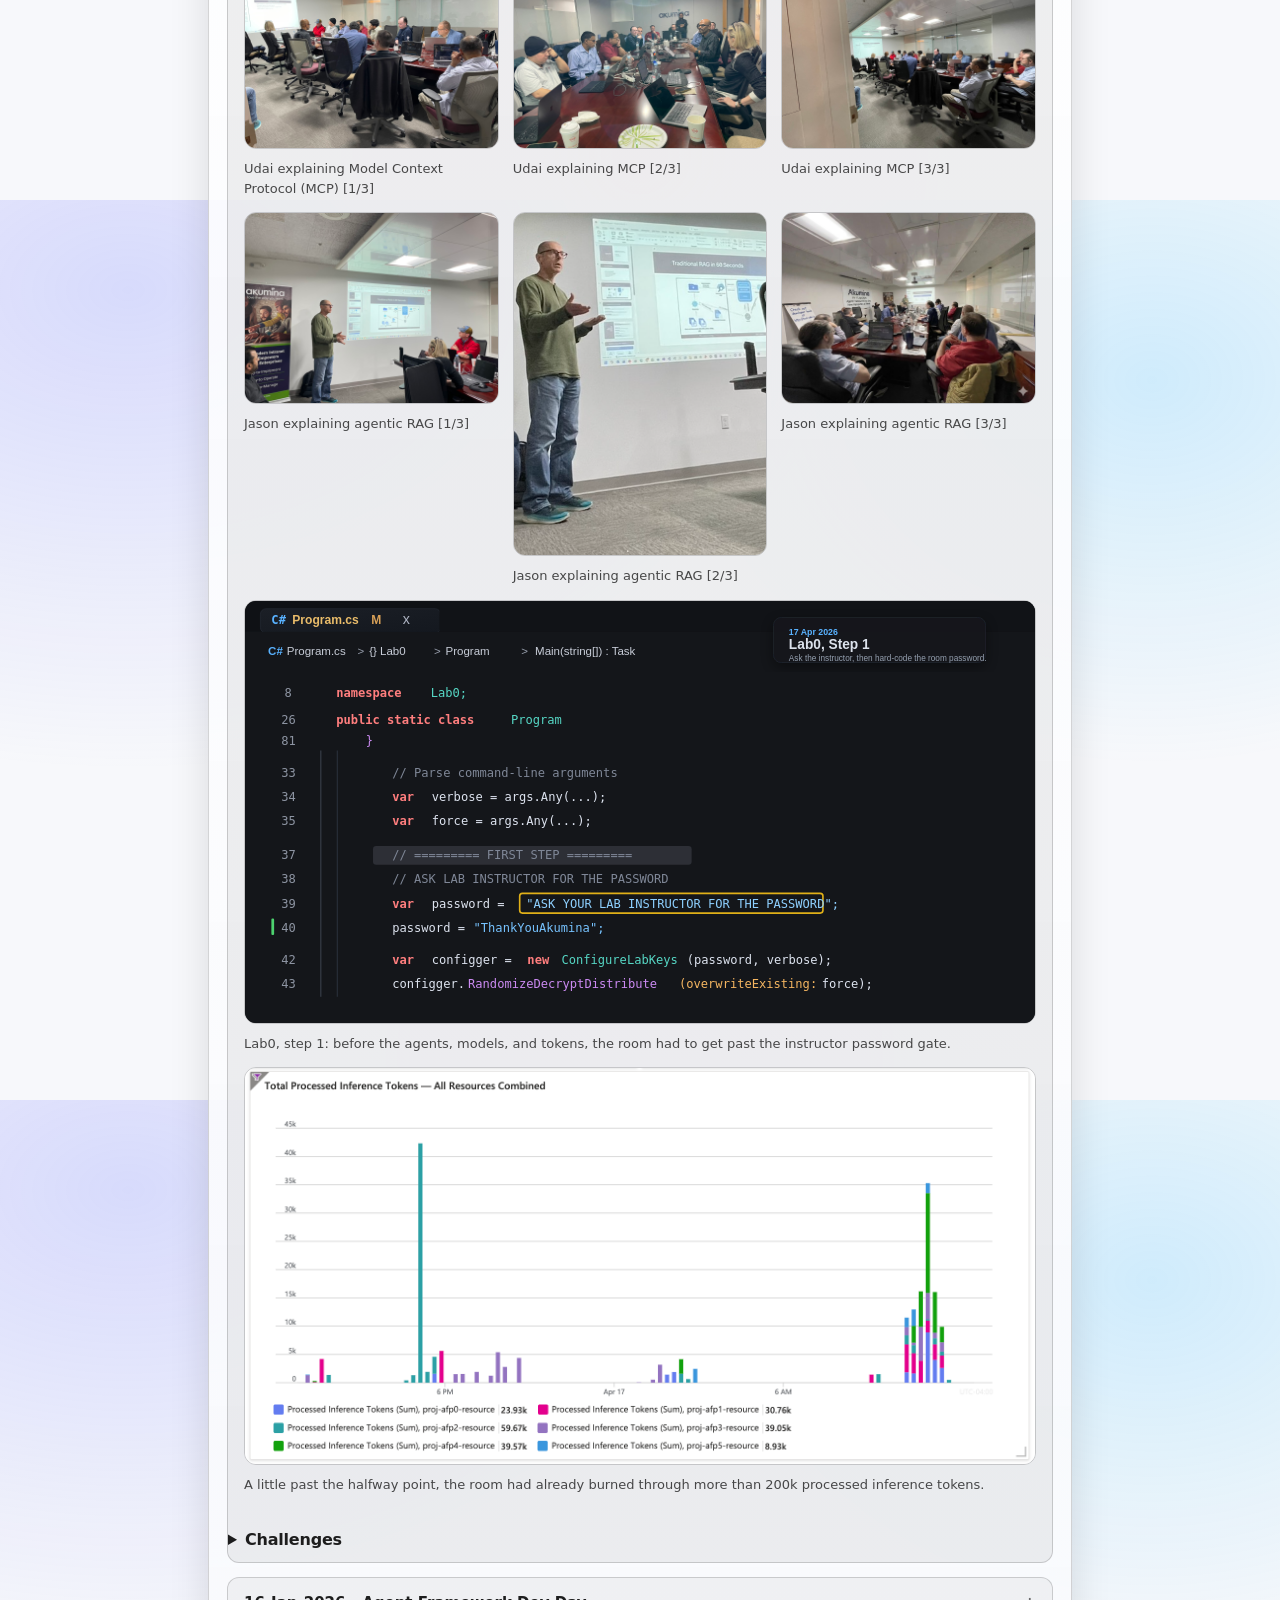
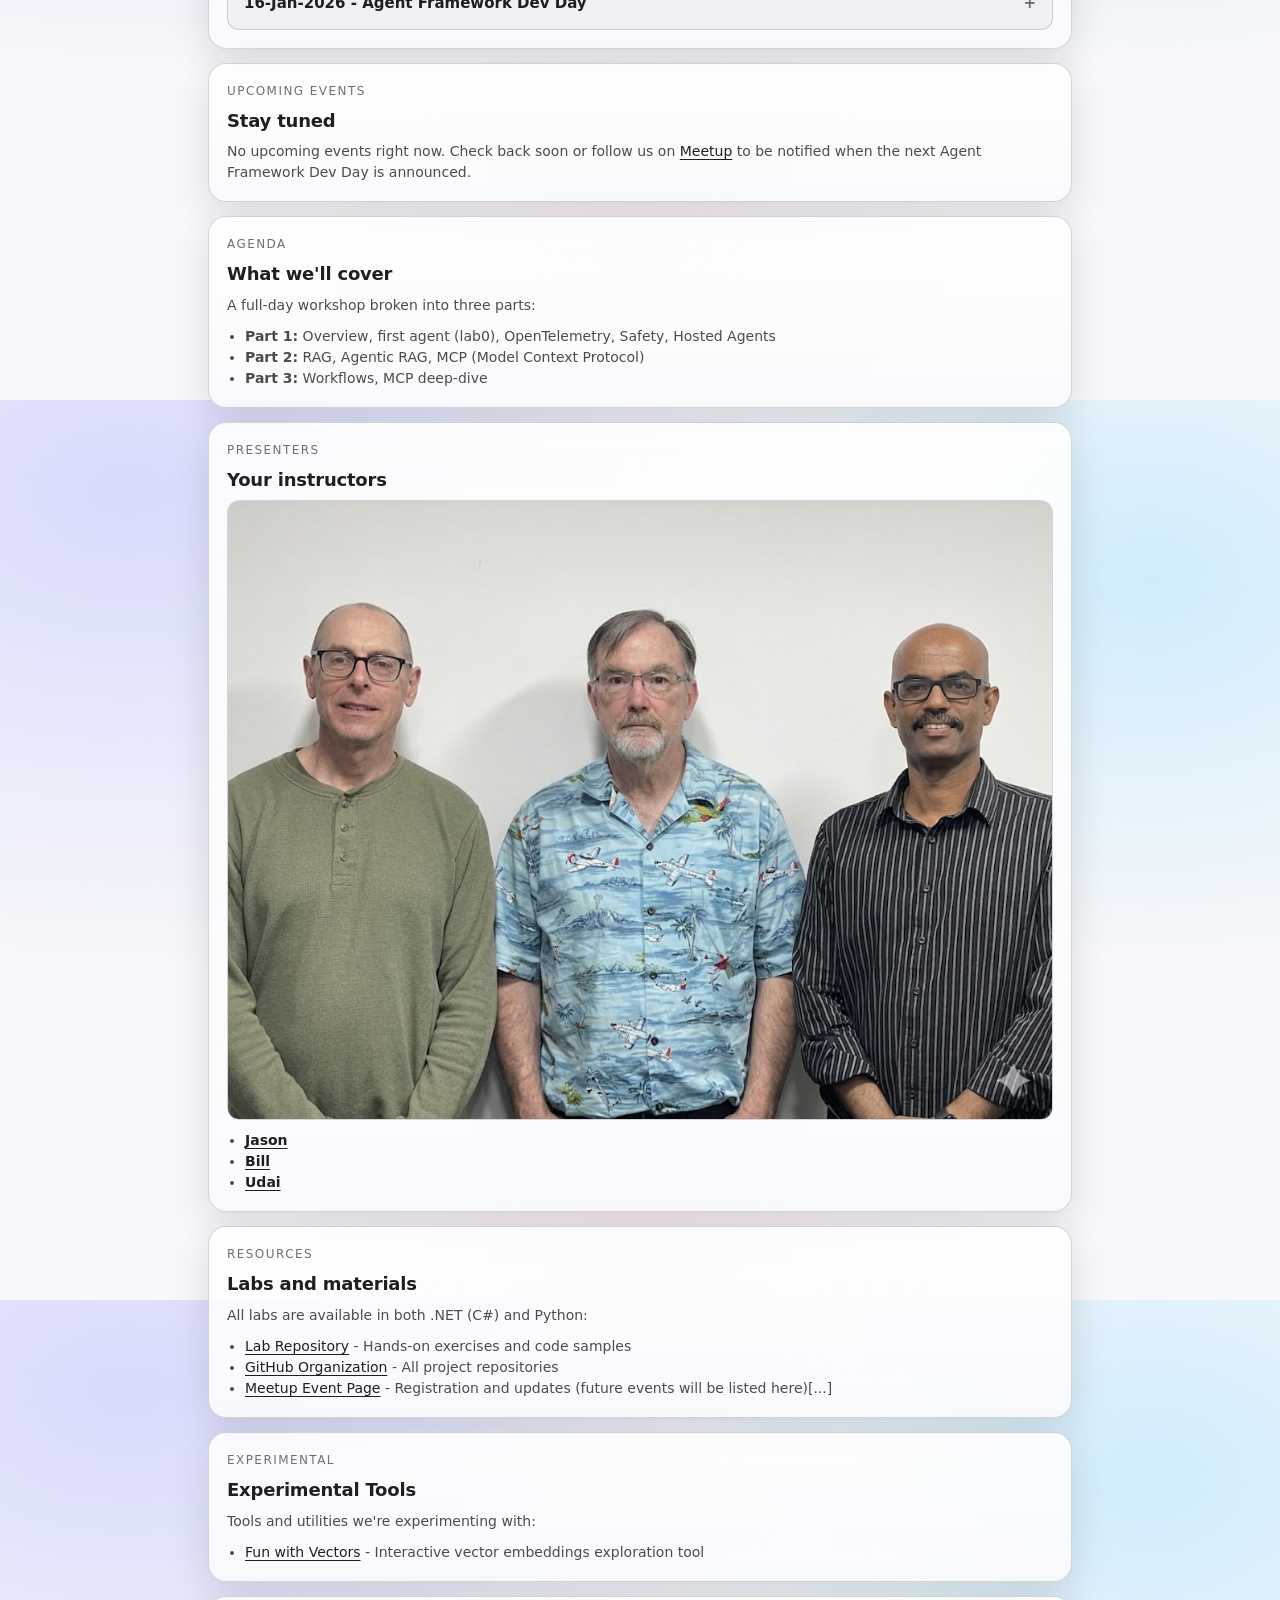
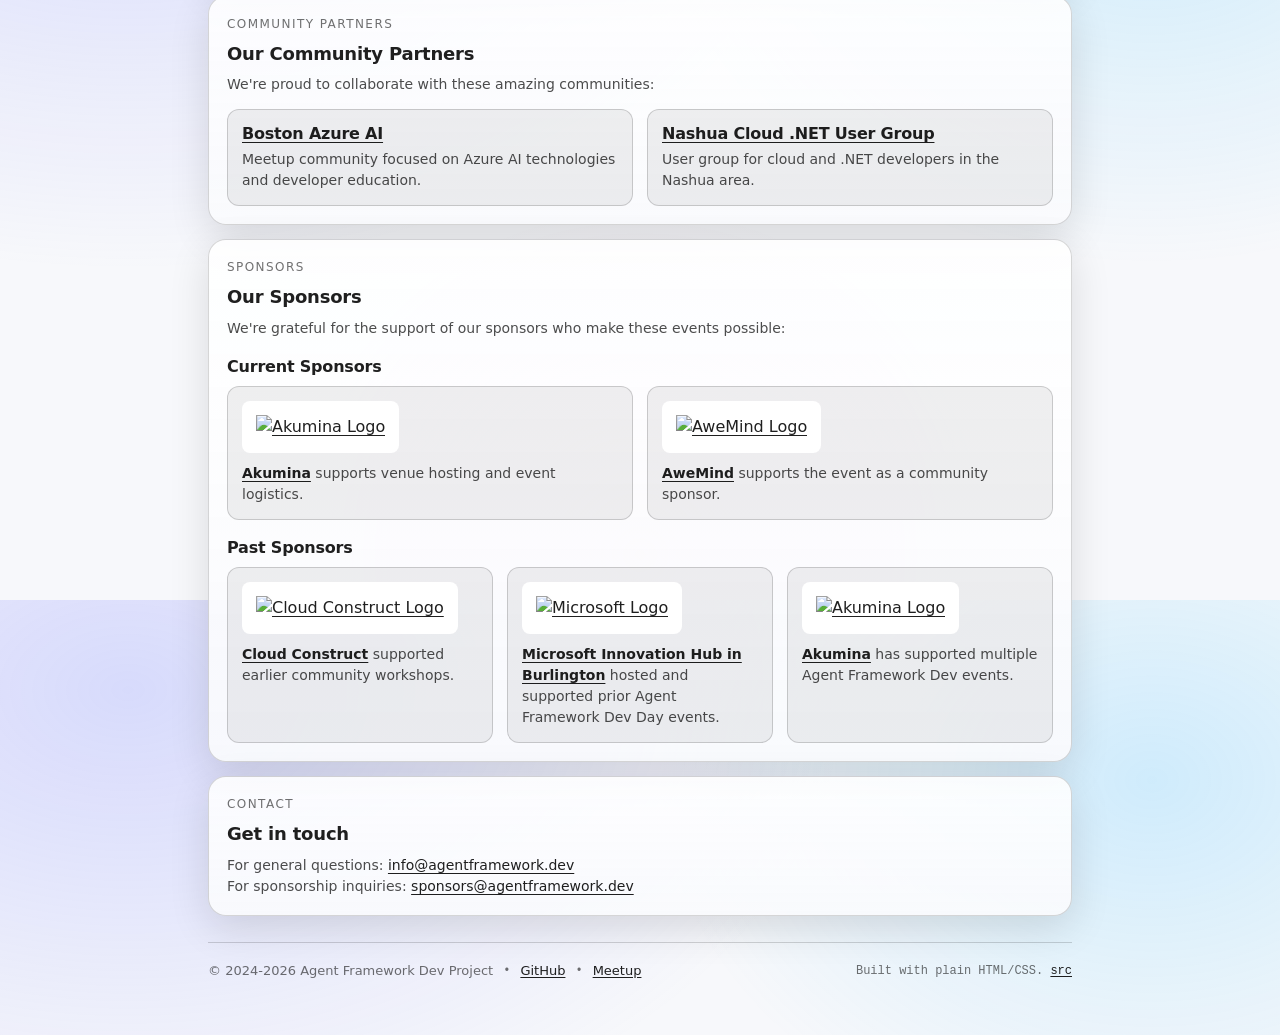
==== commit 77499987: "fix: deep link support" ====
--- a/index.html
+++ b/index.html
@@ -93,12 +93,19 @@
                   Highlights from recent Agent Framework Dev Days.
             </p>
 
-            <details class="memory-event" open>
+            <details class="memory-event" id="memory-2026-04-17" open>
                <summary class="memory-event__summary">17-Apr-2026 - Agent Framework Dev Day at Akumina</summary>
                <p class="card__body memory-event__body">
                   Nashua, NH during NH AI Week: live labs, MCP discussions, and a little more than <strong>200k
                      processed inference tokens</strong> before pizza arrived.
                </p>
+               <div class="memory-event__actions">
+                  <button type="button" class="memory-link-chip" data-memory-target="memory-2026-04-17"
+                     aria-label="Copy link to this memory">
+                     <span class="memory-link-chip__icon" aria-hidden="true">🔗</span>
+                     <span class="memory-link-chip__label">Copy link to this memory</span>
+                  </button>
+               </div>
                <div class="memory-gallery">
                   <figure class="memory-figure">
                      <img class="memory-image" src="memories/2026-04-17/sponsored-by-akumina-hosted-by-nashua-cloud.net.jpeg"
@@ -107,16 +114,16 @@
                      <figcaption class="memory-caption">The handwritten event sign: hosted by Nashua Cloud .NET and Boston Azure AI, sponsored by Akumina.</figcaption>
                   </figure>
                   <figure class="memory-figure">
+                     <img class="memory-image" src="memories/2026-04-17/bill-explaining-agent-fundamentals.png"
+                        alt="Bill Wilder standing and presenting agent fundamentals to a full room of attendees at the Akumina conference table"
+                        loading="lazy">
+                     <figcaption class="memory-caption">Bill explaining agent fundamentals to kick off the workshop.</figcaption>
+                  </figure>
+                  <figure class="memory-figure">
                      <img class="memory-image" src="memories/2026-04-17/agent-session-pre-workshop-doc-review.jpeg"
                         alt="Small group at the conference table reviewing repository and documentation details before the workshop started"
                         loading="lazy">
-                     <figcaption class="memory-caption">Of course we had our tireless GitHub Copilot do a little last-minute QA for us while we drove to the venue...</figcaption>
-                  </figure>
-                  <figure class="memory-figure">
-                     <img class="memory-image" src="memories/2026-04-17/bill-explaining-agent-fundamentals.png"
-                        alt="Bill Wilder standing and presenting agent fundamentals to a full room of attendees at the Akumina conference table"
-                        loading="lazy">
-                     <figcaption class="memory-caption">Bill explaining agent fundamentals to kick off the workshop.</figcaption>
+                     <figcaption class="memory-caption">A pre-workshop doc and repo review before the public hands-on session got underway.</figcaption>
                   </figure>
                   <figure class="memory-figure">
                      <img class="memory-image" src="memories/2026-04-17/udai-explaining-mcp-1.jpeg"
@@ -186,12 +193,19 @@
                </details>
             </details>
 
-            <details class="memory-event">
+            <details class="memory-event" id="memory-2026-01-16">
                <summary class="memory-event__summary">16-Jan-2026 - Agent Framework Dev Day</summary>
                <p class="card__body memory-event__body">
                   We burned more than <strong>3 million inference tokens</strong> during the day at Microsoft in
                   Burlington.
                </p>
+               <div class="memory-event__actions">
+                  <button type="button" class="memory-link-chip" data-memory-target="memory-2026-01-16"
+                     aria-label="Copy link to this memory">
+                     <span class="memory-link-chip__icon" aria-hidden="true">🔗</span>
+                     <span class="memory-link-chip__label">Copy link to this memory</span>
+                  </button>
+               </div>
                <div class="memory-gallery">
                   <figure class="memory-figure memory-figure--wide">
                      <img class="memory-image" src="memories/2026-01-16/3milliontokens-dashboard.png"
@@ -300,10 +314,8 @@
                Tools and utilities we're experimenting with:
             </p>
             <ul class="card__list">
-               <li><a href="https://vectorplayground.com/" target="_blank" rel="noopener noreferrer">Vector Playground</a>
+               <li><a href="https://funwithvectors.com/" target="_blank" rel="noopener noreferrer">Fun with Vectors</a>
                   - Interactive vector embeddings exploration tool</li>
-               <li><a href="https://tools.udai.io/" target="_blank" rel="noopener noreferrer">Developer Tools Hub</a></li>
-               <li><a href="https://movieratingagent.com/" target="_blank" rel="noopener noreferrer">Movie Rating Agent</a></li>
             </ul>
          </section>
 
--- a/styles.css
+++ b/styles.css
@@ -293,6 +293,55 @@
   font-size: 13px;
 }
 
+.memory-event__actions {
+  padding: 0 16px;
+  margin-top: var(--spacing-sm);
+}
+
+.memory-link-chip {
+  appearance: none;
+  display: inline-flex;
+  align-items: center;
+  gap: var(--spacing-xs);
+  border: 1px solid var(--color-border);
+  background: var(--color-surface);
+  color: var(--color-text-secondary);
+  padding: 4px 10px;
+  border-radius: var(--radius-pill);
+  cursor: pointer;
+  font: inherit;
+  font-size: 12px;
+  font-weight: 600;
+  line-height: 1.4;
+  transition: background 0.15s ease, color 0.15s ease, border-color 0.15s ease, transform 0.15s ease;
+}
+
+.memory-link-chip:hover {
+  background: var(--color-surface-elevated);
+  color: var(--color-text-primary);
+  transform: translateY(-1px);
+}
+
+.memory-link-chip:focus-visible {
+  outline: 2px solid var(--color-link);
+  outline-offset: 2px;
+}
+
+.memory-link-chip.is-copied {
+  border-color: rgba(120, 200, 140, 0.6);
+  color: var(--color-text-primary);
+}
+
+.memory-link-chip__icon {
+  font-size: 12px;
+}
+
+.memory-event:target {
+  outline: 2px solid rgba(120, 130, 255, 0.55);
+  outline-offset: 2px;
+  scroll-margin-top: 16px;
+}
+
 /* --------------------------------------------------------------------------
    Hero Section
    -------------------------------------------------------------------------- */
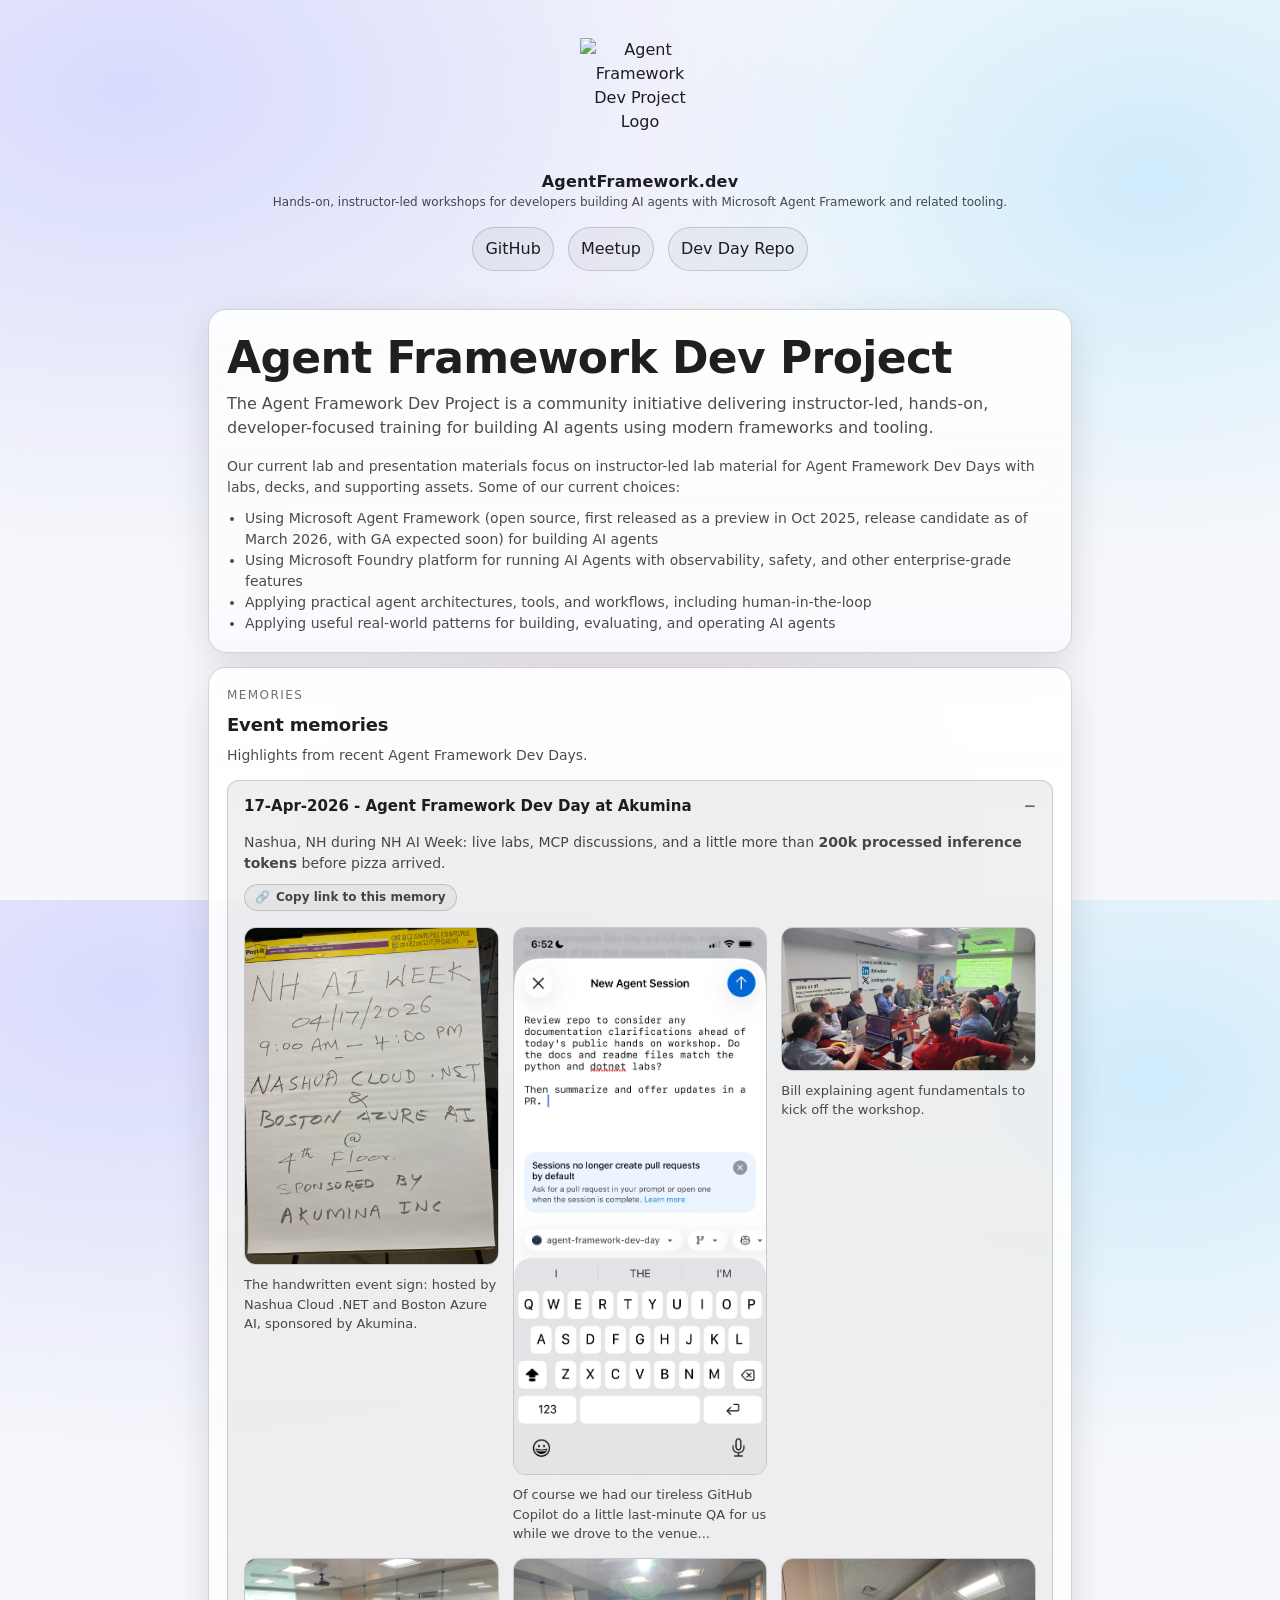
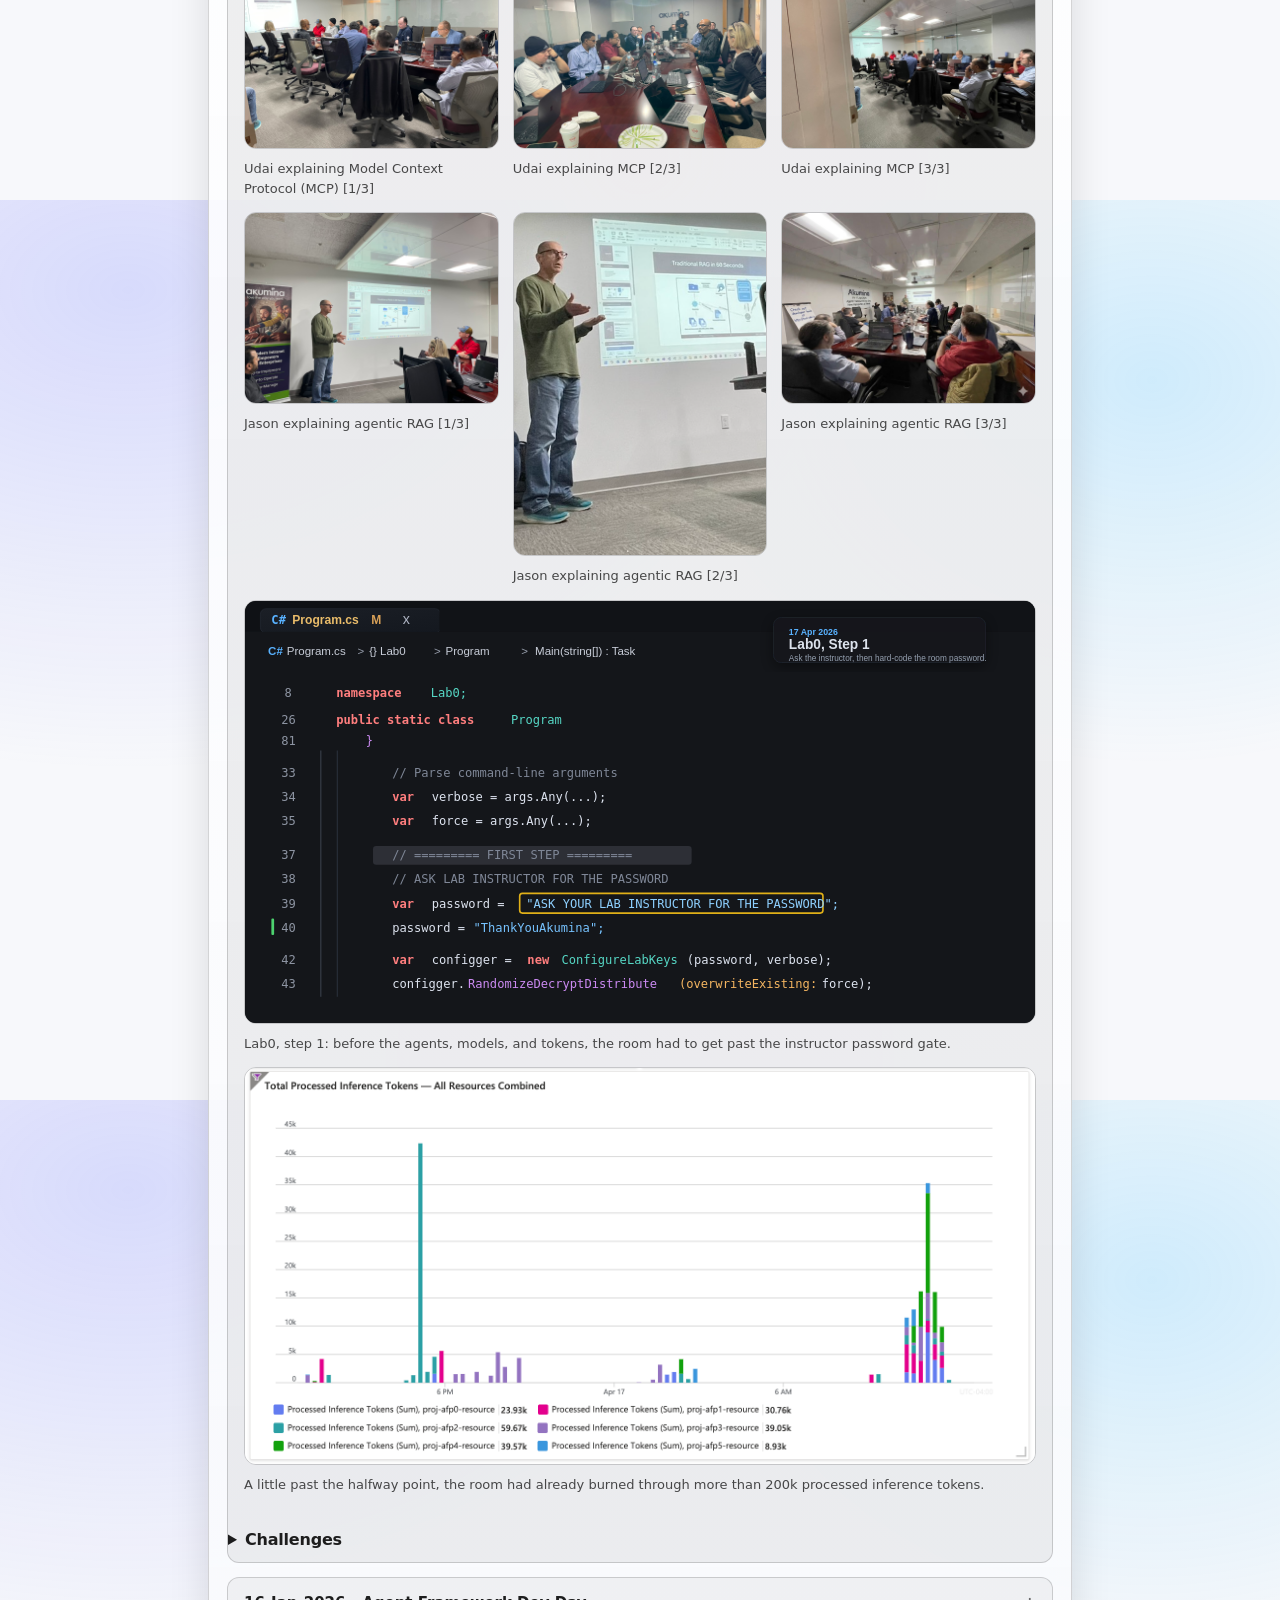
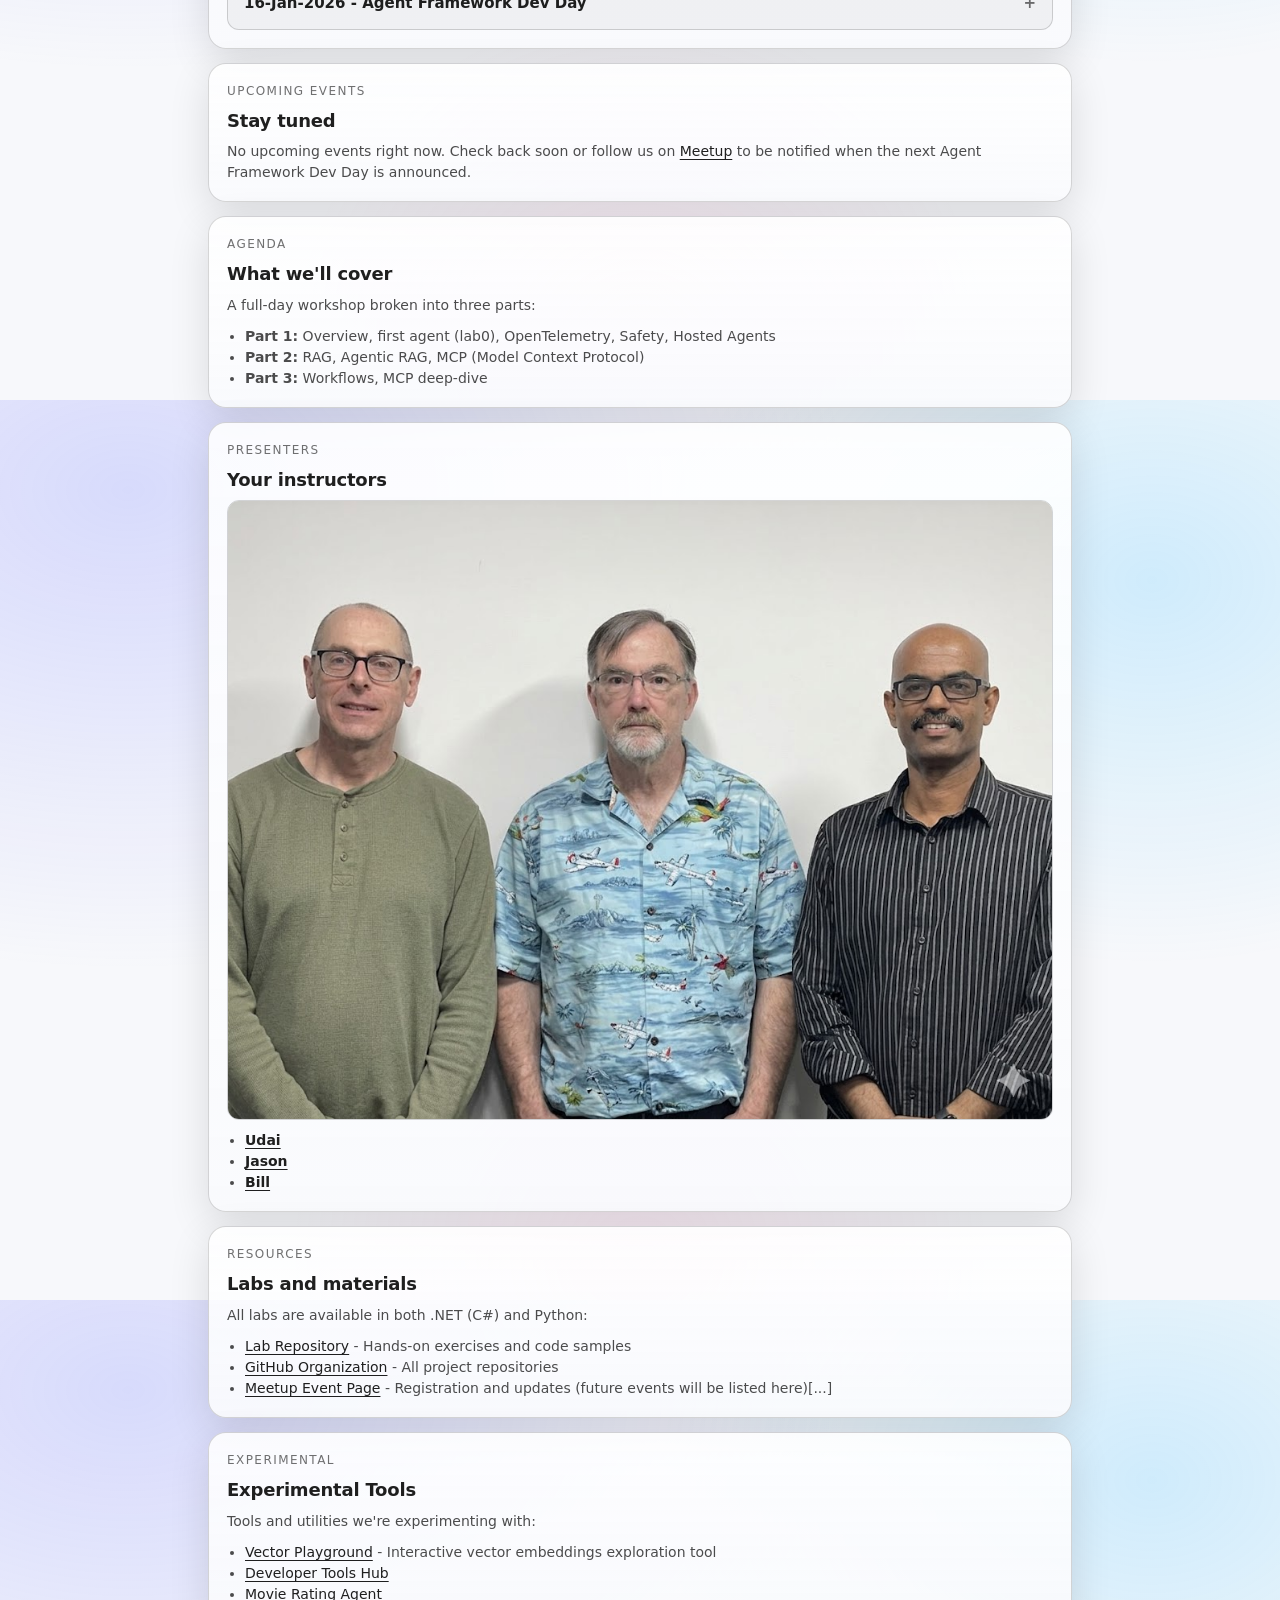
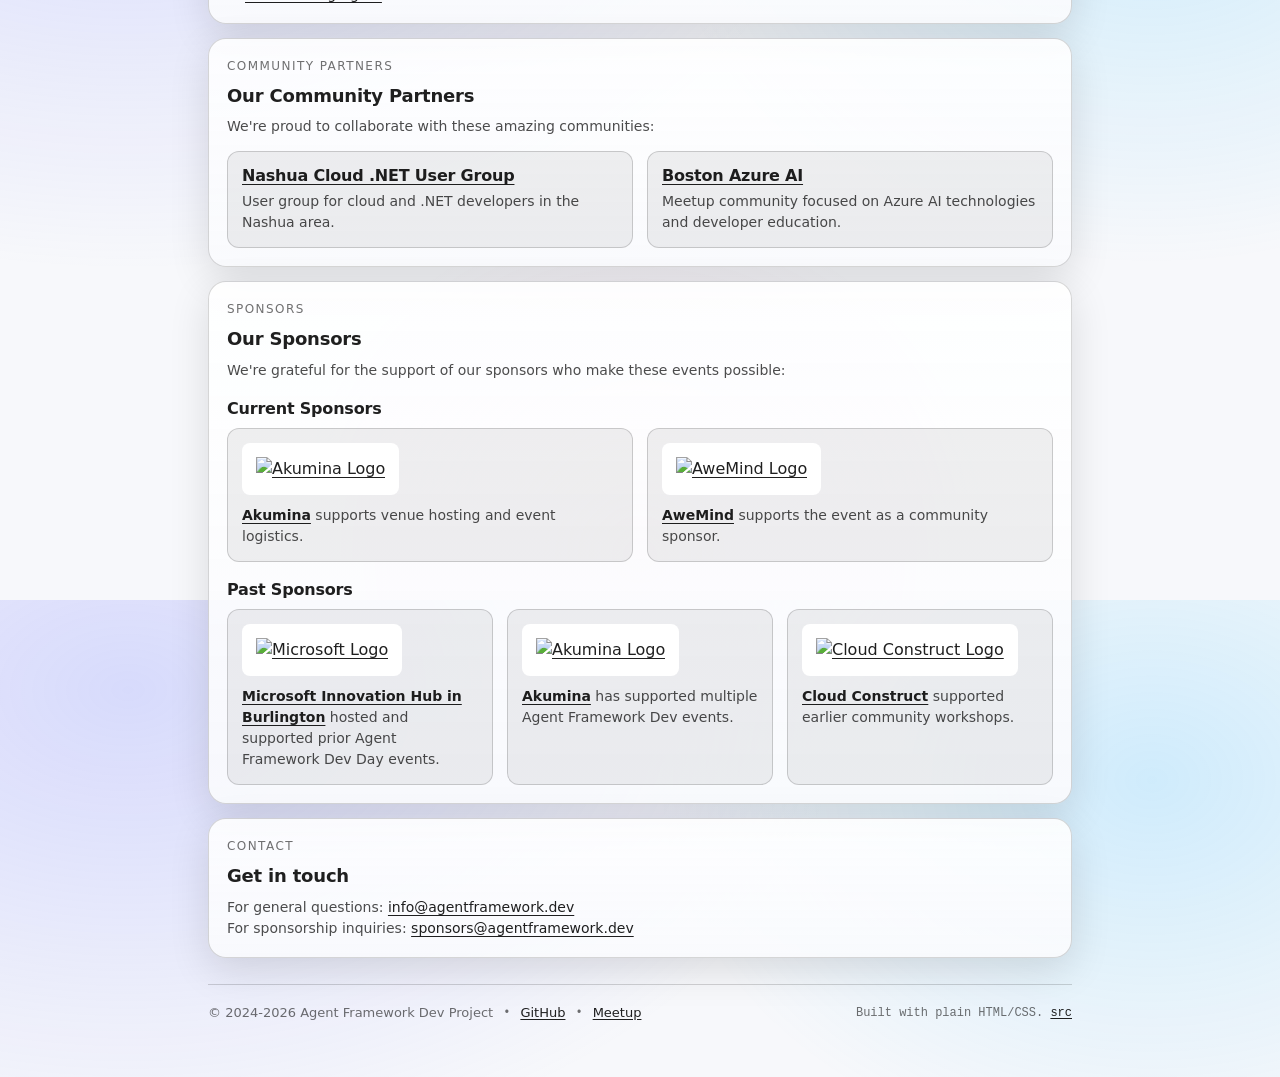
==== commit fbe72797: "Merge branch 'main' of https://github.com/AgentFrameworkDev/agentframework.dev" ====
--- a/index.html
+++ b/index.html
@@ -114,16 +114,16 @@
                      <figcaption class="memory-caption">The handwritten event sign: hosted by Nashua Cloud .NET and Boston Azure AI, sponsored by Akumina.</figcaption>
                   </figure>
                   <figure class="memory-figure">
+                     <img class="memory-image" src="memories/2026-04-17/agent-session-pre-workshop-doc-review.jpeg"
+                        alt="Small group at the conference table reviewing repository and documentation details before the workshop started"
+                        loading="lazy">
+                     <figcaption class="memory-caption">Of course we had our tireless GitHub Copilot do a little last-minute QA for us while we drove to the venue...</figcaption>
+                  </figure>
+                  <figure class="memory-figure">
                      <img class="memory-image" src="memories/2026-04-17/bill-explaining-agent-fundamentals.png"
                         alt="Bill Wilder standing and presenting agent fundamentals to a full room of attendees at the Akumina conference table"
                         loading="lazy">
                      <figcaption class="memory-caption">Bill explaining agent fundamentals to kick off the workshop.</figcaption>
-                  </figure>
-                  <figure class="memory-figure">
-                     <img class="memory-image" src="memories/2026-04-17/agent-session-pre-workshop-doc-review.jpeg"
-                        alt="Small group at the conference table reviewing repository and documentation details before the workshop started"
-                        loading="lazy">
-                     <figcaption class="memory-caption">A pre-workshop doc and repo review before the public hands-on session got underway.</figcaption>
                   </figure>
                   <figure class="memory-figure">
                      <img class="memory-image" src="memories/2026-04-17/udai-explaining-mcp-1.jpeg"
@@ -314,8 +314,10 @@
                Tools and utilities we're experimenting with:
             </p>
             <ul class="card__list">
-               <li><a href="https://funwithvectors.com/" target="_blank" rel="noopener noreferrer">Fun with Vectors</a>
+               <li><a href="https://vectorplayground.com/" target="_blank" rel="noopener noreferrer">Vector Playground</a>
                   - Interactive vector embeddings exploration tool</li>
+               <li><a href="https://tools.udai.io/" target="_blank" rel="noopener noreferrer">Developer Tools Hub</a></li>
+               <li><a href="https://movieratingagent.com/" target="_blank" rel="noopener noreferrer">Movie Rating Agent</a></li>
             </ul>
          </section>
 
